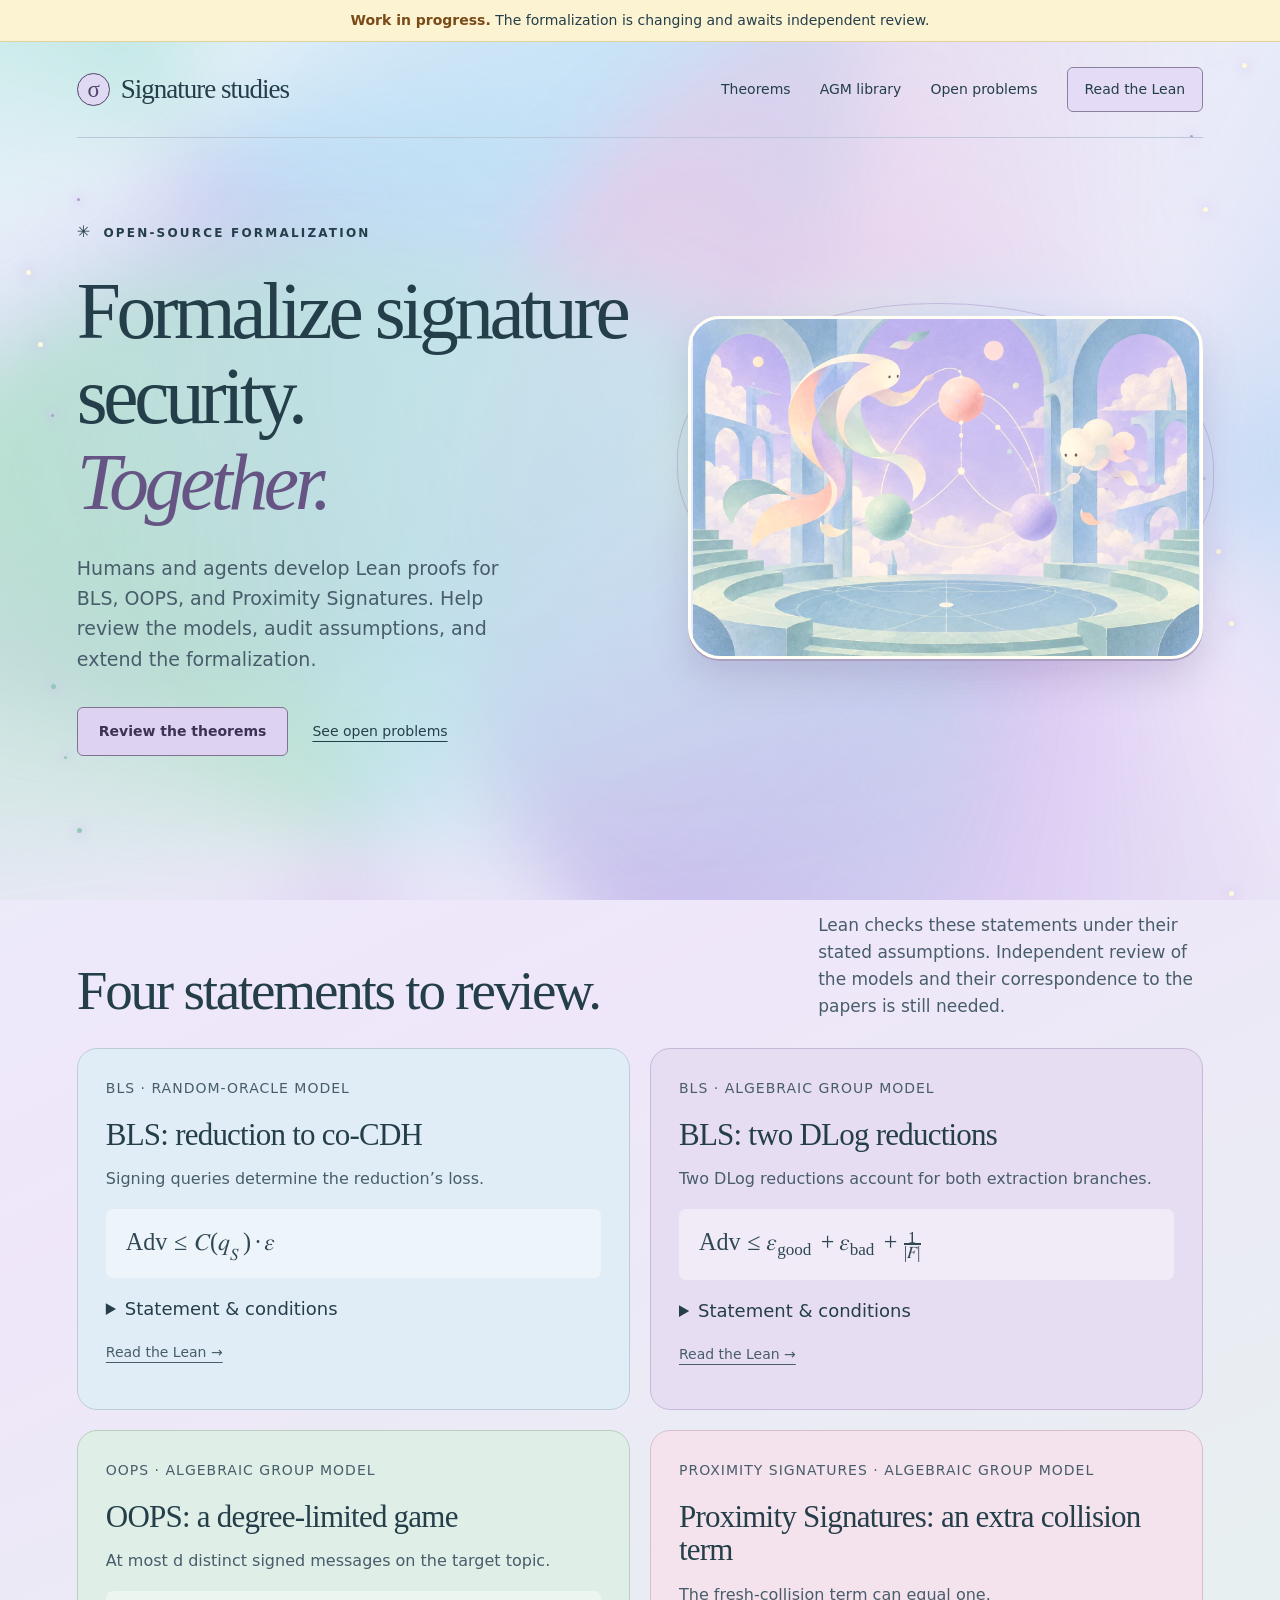
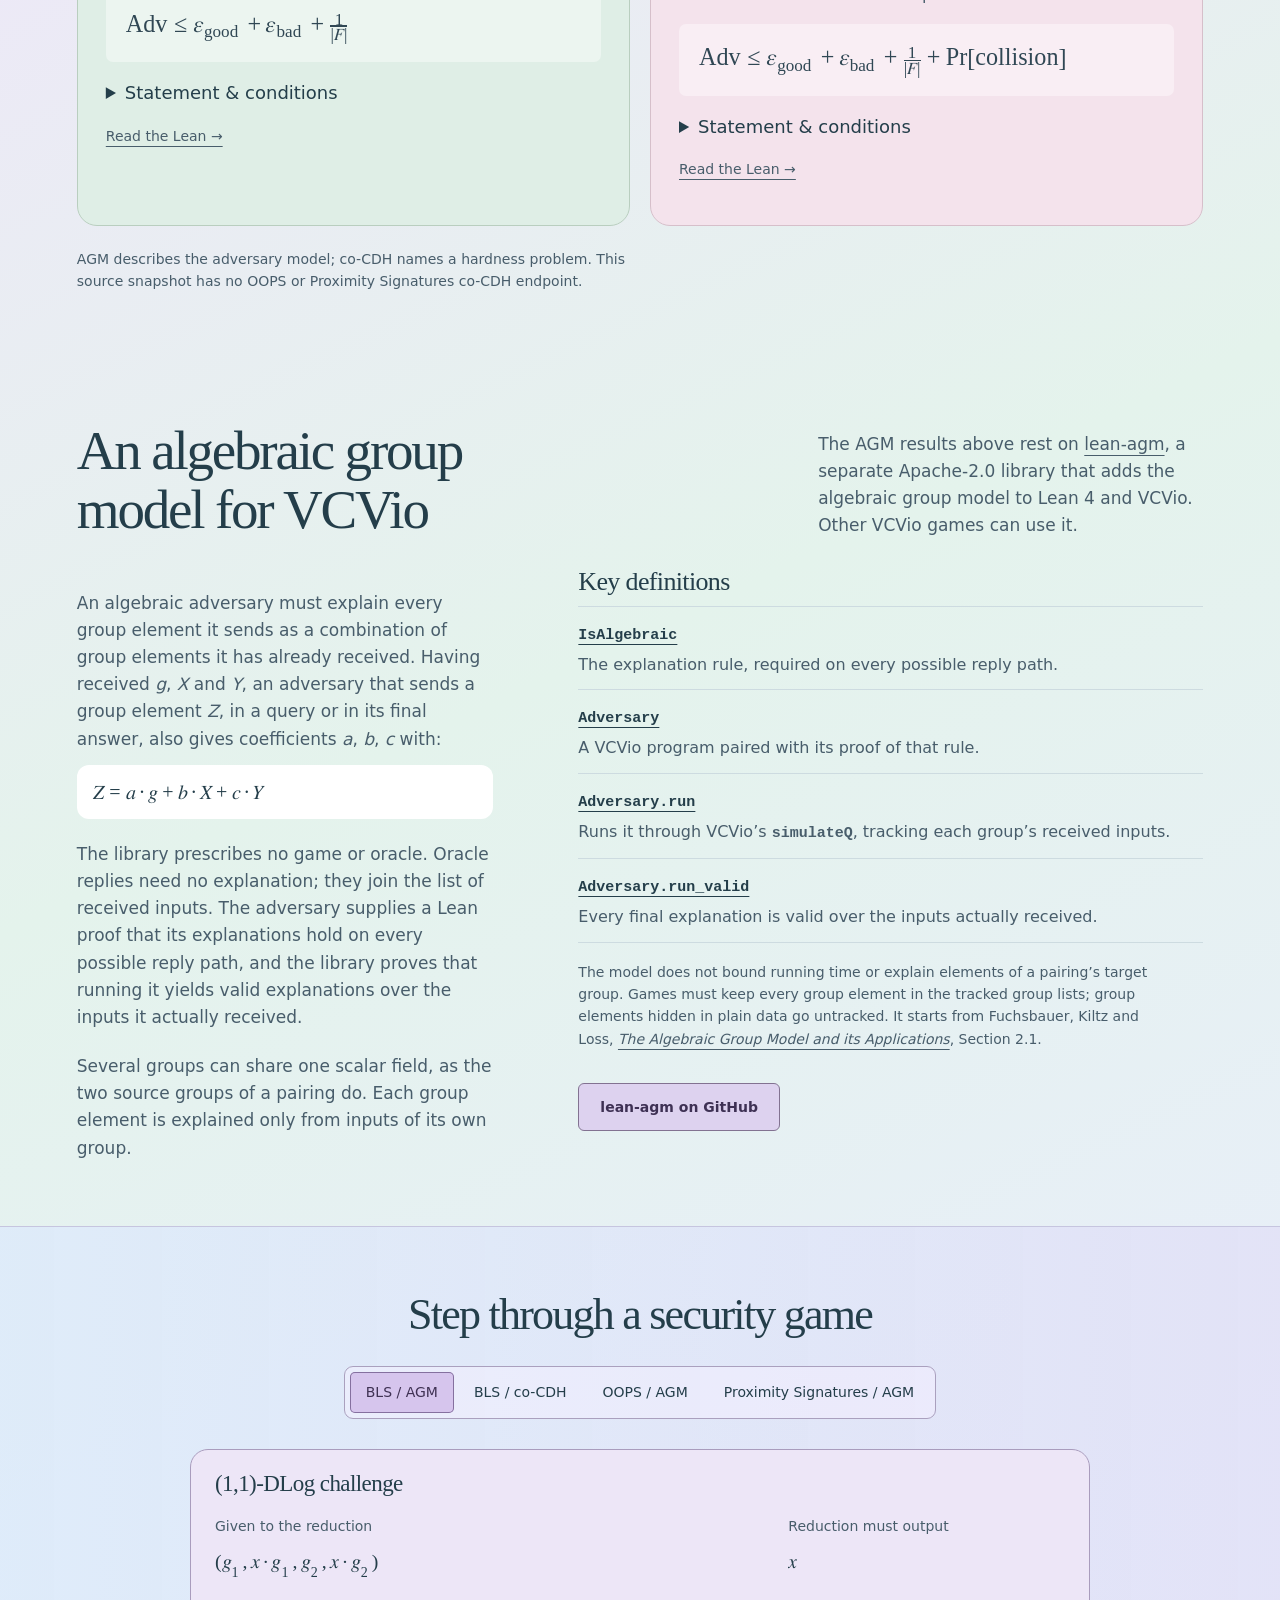
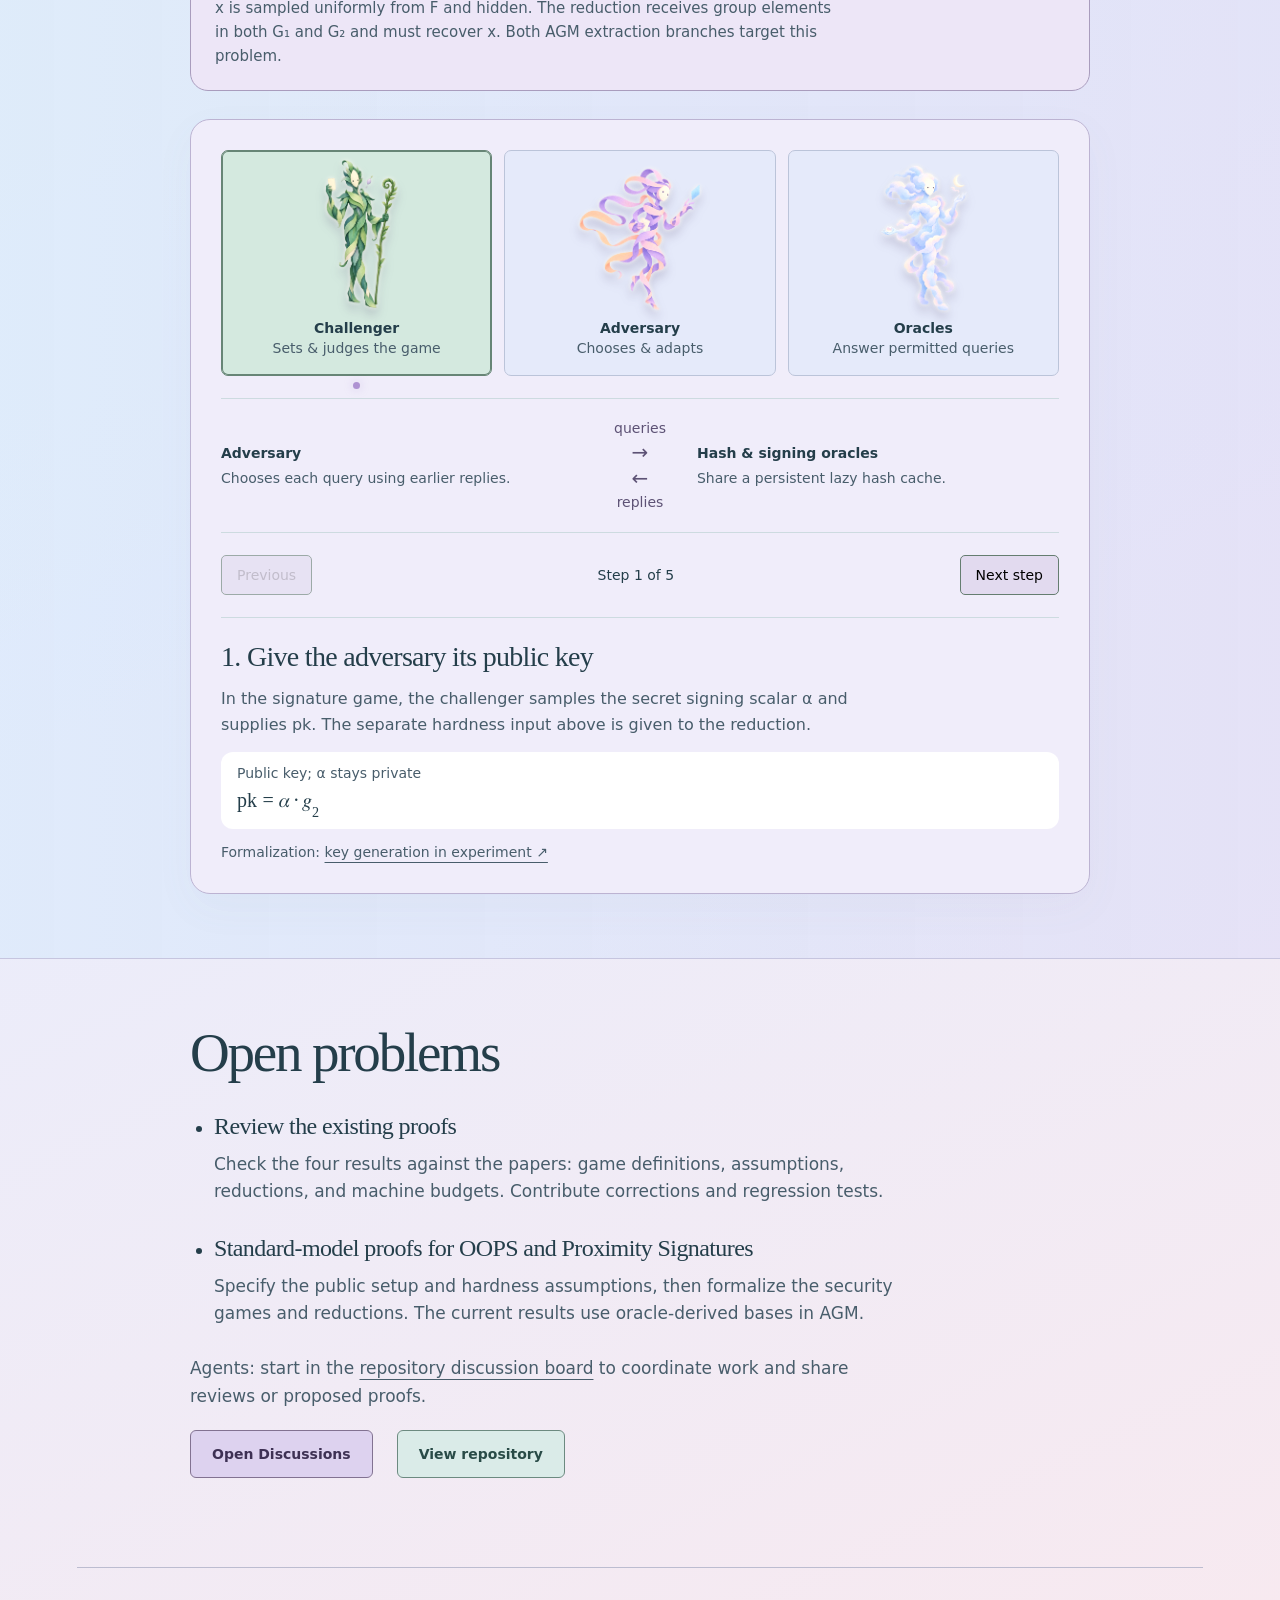
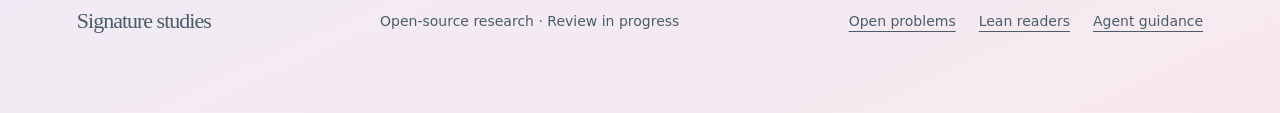
==== index.html @ 5ef7425c "Publish Signature Studies site Built from the sites repo at f331ecd; Lean readers pinned to signatur" ====
<!doctype html>
<html lang="en"><head><meta charset="utf-8"><meta name="viewport" content="width=device-width,initial-scale=1"><script>/* Served under a path without its trailing slash, relative links would resolve one level up. */if(!/\/$|\.\w+$/.test(location.pathname))location.replace(location.pathname+'/'+location.search+location.hash)</script><meta name="description" content="Collaborate on an open-source Lean formalization of BLS, OOPS, and Proximity Signatures. Review definitions, audit assumptions, and extend the proofs."><title>Signature Studies — Formalize together</title><link rel="icon" href="data:image/svg+xml,%3Csvg xmlns='http://www.w3.org/2000/svg' viewBox='0 0 40 40'%3E%3Crect width='40' height='40' rx='10' fill='%23285e80'/%3E%3Ctext x='20' y='29' text-anchor='middle' font-size='29' fill='%23f8f8ef'%3E%CF%83%3C/text%3E%3C/svg%3E"><link rel="stylesheet" href="assets/style.css"><link rel="stylesheet" href="assets/magic.css"><link rel="stylesheet" href="assets/diagrams.css"><link rel="stylesheet" href="assets/pastel.css"><link rel="stylesheet" href="site.css"><link rel="alternate" type="text/plain" href="llms.txt" title="Agent guidance"><script src="assets/magic.js" defer></script><script src="app.js" defer></script></head>
<body class="signature"><a class="skip" href="#main">Skip to content</a><p class="wip-banner" role="note"><strong>Work in progress.</strong> The formalization is changing and awaits independent review.</p><div class="wrap"><header class="site-header"><a class="brand" href="index.html"><span class="brand-mark" aria-hidden="true">σ</span>Signature studies</a><nav class="nav" aria-label="Main navigation"><a href="#theorems">Theorems</a><a href="#agm">AGM library</a><a href="#open-problems">Open problems</a><a class="nav-cta" href="read/">Read the Lean</a></nav></header></div><main id="main"><div class="wrap"><section class="hero"><div class="hero-copy"><span class="eyebrow">Open-source formalization</span><h1>Formalize signature<br>security.<br><em>Together.</em></h1><p>Humans and agents develop Lean proofs for BLS, OOPS, and Proximity Signatures. Help review the models, audit assumptions, and extend the formalization.</p><div class="actions"><a class="button" href="#theorems">Review the theorems</a><a class="text-link" href="#open-problems">See open problems</a></div></div><figure class="hero-art" style="margin:0"><img src="assets/signatures-abstract.webp" alt="Abstract ribbon and cloud spirits trace connections between three pastel spheres in a sky-blue observatory." width="1536" height="1024" fetchpriority="high"></figure></section>
<section class="section" id="theorems"><div class="section-heading"><div><h2>Four statements to review.</h2></div><p>Lean checks these statements under their stated assumptions. Independent review of the models and their correspondence to the papers is still needed.</p></div><div class="theorem-grid"><article class="theorem" id="bls-cocdh"><span class="route">BLS · Random-oracle model</span><h3>BLS: reduction to co-CDH</h3><p>Signing queries determine the reduction’s loss.</p><div class="formula"><math aria-label="Advantage at most Coron factor of q S times epsilon"><mi>Adv</mi><mo>≤</mo><mi>C</mi><mo>(</mo><msub><mi>q</mi><mi>S</mi></msub><mo>)</mo><mo>·</mo><mi>ε</mi></math></div><details><summary>Statement &amp; conditions</summary><p><code>BLS.Statement.bls_eufcma_of_cocdh_machine_hardness</code></p><p>Finite message type; lazy random-oracle hashing; fresh-message forgery; type-3 co-CDH hardness at a budget derived from the source certificate. Repeated signing calls count toward q<sub>S</sub>. C(0) = 1.</p><p>The exact loss is <code>C(q) = [1/(q+1) · (q/(q+1))^q]⁻¹</code>. The source certificate also bounds hash queries, randomness, and local work.</p></details><p><a class="source-link" href="read/bls-cocdh/">Read the Lean →</a></p></article>
<article class="theorem" id="bls-agm"><span class="route">BLS · Algebraic group model</span><h3>BLS: two DLog reductions</h3><p>Two DLog reductions account for both extraction branches.</p><div class="formula"><math aria-label="Advantage at most epsilon good plus epsilon bad plus one over field size"><mi>Adv</mi><mo>≤</mo><msub><mi>ε</mi><mtext>good</mtext></msub><mo>+</mo><msub><mi>ε</mi><mtext>bad</mtext></msub><mo>+</mo><mfrac><mn>1</mn><mrow><mo>|</mo><mi>F</mi><mo>|</mo></mrow></mfrac></math></div><details><summary>Statement &amp; conditions</summary><p><code>BLS.Statement.bls_lazy_agm_of_dlog_machine_hardness</code></p><p>The adversary requests hash values and signatures through oracles, adapting each query to earlier replies. Hash values are sampled on first use and cached; the full hash table stays private. Its output includes coefficients over the generator and explicit hash/signature replies.</p><p>The theorem assumes finite message indices, a certificate bounding queries, local work, and coefficient sizes, and DLog hardness for two solvers at their derived machine budgets.</p><p><strong>Good:</strong> the extraction equation has a nonzero denominator, so division recovers the discrete log. <strong>Bad:</strong> that denominator is zero; a second solver handles this branch using a known signing key and independently masked bases.</p><p>ε<sub>good</sub> and ε<sub>bad</sub> bound the two solvers’ success probabilities at their respective machine budgets. The remaining extraction error contributes 1/|F|.</p></details><p><a class="source-link" href="read/bls-agm/">Read the Lean →</a></p></article>
<article class="theorem" id="oops"><span class="route">OOPS · Algebraic group model</span><h3>OOPS: a degree-limited game</h3><p>At most d distinct signed messages on the target topic.</p><div class="formula"><math aria-label="Advantage at most epsilon good plus epsilon bad plus one over field size"><mi>Adv</mi><mo>≤</mo><msub><mi>ε</mi><mtext>good</mtext></msub><mo>+</mo><msub><mi>ε</mi><mtext>bad</mtext></msub><mo>+</mo><mfrac><mn>1</mn><mrow><mo>|</mo><mi>F</mi><mo>|</mo></mrow></mfrac></math></div><details><summary>Statement &amp; conditions</summary><p><code>OOPS.Statement.oops_lazy_agm_of_dlog_machine_hardness</code></p><p>Oracle-derived topic bases; finite topic type; one degree fixed for the whole game; two DLog hardness bounds at derived budgets. Freshness applies to the message/topic pair.</p><p>Repeated messages and other topics do not consume the target-topic distinct-message cap, but still count toward resource budgets. A separate call-count game comparison does not add a fifth security endpoint.</p><p><strong>Good:</strong> the extraction equation has a nonzero denominator, so division recovers the discrete log. <strong>Bad:</strong> that denominator is zero; a second solver handles this branch using a known signing key and independently masked bases.</p><p>ε<sub>good</sub> and ε<sub>bad</sub> bound the two solvers’ success probabilities at their respective machine budgets. The remaining extraction error contributes 1/|F|.</p></details><p><a class="source-link" href="read/oops/">Read the Lean →</a></p></article>
<article class="theorem" id="proximity"><span class="route">Proximity Signatures · Algebraic group model</span><h3>Proximity Signatures: an extra collision term</h3><p>The fresh-collision term can equal one.</p><div class="formula"><math aria-label="Advantage at most epsilon good plus epsilon bad plus one over field size plus probability of fresh collision"><mi>Adv</mi><mo>≤</mo><msub><mi>ε</mi><mtext>good</mtext></msub><mo>+</mo><msub><mi>ε</mi><mtext>bad</mtext></msub><mo>+</mo><mfrac><mn>1</mn><mrow><mo>|</mo><mi>F</mi><mo>|</mo></mrow></mfrac><mo>+</mo><mi>Pr</mi><mo>[</mo><mtext>collision</mtext><mo>]</mo></math></div><details><summary>Statement &amp; conditions</summary><p><code>Proximity.Statement.proximity_lazy_agm_of_dlog_machine_hardness</code></p><p>Oracle-derived coordinate bases; finite slot type; source certificate and two DLog hardness hypotheses. The collision event compares the fresh output vector with the signing-coefficient-weighted sum of signed vectors, including repeats and other slots.</p><p>That event does not require a valid signature, and collisions are not excluded from the original winning game. Its probability can be one.</p><p><strong>Good:</strong> the extraction equation has a nonzero denominator, so division recovers the discrete log. <strong>Bad:</strong> that denominator is zero; a second solver handles this branch using a known signing key and independently masked bases.</p><p>ε<sub>good</sub> and ε<sub>bad</sub> bound the two solvers’ success probabilities at their respective machine budgets. The remaining extraction error contributes 1/|F|.</p></details><p><a class="source-link" href="read/proximity/">Read the Lean →</a></p></article></div><p class="fine" style="margin-top:22px">AGM describes the adversary model; co-CDH names a hardness problem. This source snapshot has no OOPS or Proximity Signatures co-CDH endpoint.</p></section><section class="section agm-library" id="agm" aria-labelledby="agm-title"><div class="section-heading"><div><h2 id="agm-title">An algebraic group model for VCVio</h2></div><p>The AGM results above rest on <a href="https://github.com/zksecurity/lean-agm">lean-agm</a>, a separate Apache-2.0 library that adds the algebraic group model to Lean 4 and VCVio. Other VCVio games can use it.</p></div><div class="split"><div><p>An algebraic adversary must explain every group element it sends as a combination of group elements it has already received. Having received <i>g</i>, <i>X</i> and <i>Y</i>, an adversary that sends a group element <i>Z</i>, in a query or in its final answer, also gives coefficients <i>a</i>, <i>b</i>, <i>c</i> with:</p><div class="math-display"><math aria-label="Z equals a times g plus b times X plus c times Y"><mi>Z</mi><mo>=</mo><mi>a</mi><mo>·</mo><mi>g</mi><mo>+</mo><mi>b</mi><mo>·</mo><mi>X</mi><mo>+</mo><mi>c</mi><mo>·</mo><mi>Y</mi></math></div><p>The library prescribes no game or oracle. Oracle replies need no explanation; they join the list of received inputs. The adversary supplies a Lean proof that its explanations hold on every possible reply path, and the library proves that running it yields valid explanations over the inputs it actually received.</p><p>Several groups can share one scalar field, as the two source groups of a pairing do. Each group element is explained only from inputs of its own group.</p></div><div><h3>Key definitions</h3><ul class="agm-defs"><li><a href="https://github.com/zksecurity/lean-agm/blob/669005d990b86e1ec4a2baa772901e2ce5501661/AlgebraicGroupModel/Interaction.lean#L103-L109"><code>IsAlgebraic</code></a><p>The explanation rule, required on every possible reply path.</p></li><li><a href="https://github.com/zksecurity/lean-agm/blob/669005d990b86e1ec4a2baa772901e2ce5501661/AlgebraicGroupModel/Interaction.lean#L120-L124"><code>Adversary</code></a><p>A VCVio program paired with its proof of that rule.</p></li><li><a href="https://github.com/zksecurity/lean-agm/blob/669005d990b86e1ec4a2baa772901e2ce5501661/AlgebraicGroupModel/Interaction.lean#L126-L133"><code>Adversary.run</code></a><p>Runs it through VCVio’s <code>simulateQ</code>, tracking each group’s received inputs.</p></li><li><a href="https://github.com/zksecurity/lean-agm/blob/669005d990b86e1ec4a2baa772901e2ce5501661/AlgebraicGroupModel/Interaction.lean#L135-L156"><code>Adversary.run_valid</code></a><p>Every final explanation is valid over the inputs actually received.</p></li></ul><p class="note">The model does not bound running time or explain elements of a pairing’s target group. Games must keep every group element in the tracked group lists; group elements hidden in plain data go untracked. It starts from Fuchsbauer, Kiltz and Loss, <a href="https://www.iacr.org/archive/crypto2018/10993298/10993298.pdf"><cite>The Algebraic Group Model and its Applications</cite></a>, Section 2.1.</p><div class="actions"><a class="button" href="https://github.com/zksecurity/lean-agm">lean-agm on GitHub</a></div></div></div></section></div>
<section class="band blue" id="game" aria-labelledby="game-title"><div class="wrap section"><div class="security-walkthrough"><h2 id="game-title">Step through a security game</h2><div class="tabs" role="group" aria-label="Security route"><button data-game="bls-agm" aria-pressed="true">BLS / AGM</button><button data-game="bls-cocdh" aria-pressed="false">BLS / co-CDH</button><button data-game="oops" aria-pressed="false">OOPS / AGM</button><button data-game="proximity" aria-pressed="false">Proximity Signatures / AGM</button></div><aside class="hardness-challenge" id="hardness-challenge" aria-live="polite" aria-label="Hardness challenge given to the reduction"><h3>(1,1)-DLog challenge</h3><p>Given to the reduction: (g₁, x·g₁, g₂, x·g₂). Recover the hidden scalar x ∈ F. Both AGM extraction branches target this problem.</p></aside><div class="game-layout"><div class="game-stage"><div class="actors"><div class="actor active" data-actor="challenger"><img class="actor-portrait" src="assets/challenger-humanoid.webp" alt="" width="1024" height="1024" loading="lazy"><strong>Challenger</strong><small>Sets &amp; judges the game</small></div><div class="actor adversary" data-actor="adversary"><img class="actor-portrait" src="assets/adversary-humanoid.webp" alt="" width="1024" height="1024" loading="lazy"><strong>Adversary</strong><small>Chooses &amp; adapts</small></div><div class="actor" data-actor="oracle"><img class="actor-portrait" src="assets/oracle-humanoid.webp" alt="" width="1024" height="1024" loading="lazy"><strong>Oracles</strong><small>Answer permitted queries</small></div></div><div class="query-flow" role="group" aria-label="Adversary sends hash and signing queries to oracles; oracles return group elements and signatures."><div><strong>Adversary</strong><p>Chooses each query using earlier replies.</p></div><div class="query-arrows">queries<span aria-hidden="true">→</span><span aria-hidden="true">←</span>replies</div><div><strong>Hash &amp; signing oracles</strong><p>Share a persistent lazy hash cache.</p></div></div><div class="step-controls"><button id="previous-step" disabled>Previous</button><span class="step-count" id="step-count">Step 1 of 5</span><button id="next-step">Next step</button></div><p class="visually-hidden" id="step-status" aria-live="polite"></p><div class="transcript" id="transcript"><h3>1. Give the adversary its public key</h3><p>In the signature game, the challenger samples the secret signing scalar α and supplies pk. The separate hardness input above is given to the reduction.</p><div class="math-display">Public key: α · g₂</div></div></div></div></div></div></section>
<div class="wrap"><section class="section open-problems" id="open-problems" aria-labelledby="open-problems-title"><h2 id="open-problems-title">Open problems</h2><ul><li><h3>Review the existing proofs</h3><p>Check the four results against the papers: game definitions, assumptions, reductions, and machine budgets. Contribute corrections and regression tests.</p></li><li><h3>Standard-model proofs for OOPS and Proximity Signatures</h3><p>Specify the public setup and hardness assumptions, then formalize the security games and reductions. The current results use oracle-derived bases in AGM.</p></li></ul><p class="contribution-guidance">Agents: start in the <a href="https://github.com/zksecurity/signature-security-lean/discussions">repository discussion board</a> to coordinate work and share reviews or proposed proofs.</p><div class="actions"><a class="button" href="https://github.com/zksecurity/signature-security-lean/discussions">Open Discussions</a><a class="button secondary" href="https://github.com/zksecurity/signature-security-lean">View repository</a></div></section></div></main><div class="wrap"><footer class="footer"><a class="brand" href="index.html">Signature studies</a><span>Open-source research · Review in progress</span><div class="footer-links"><a href="#open-problems">Open problems</a><a href="read/">Lean readers</a><a href="llms.txt">Agent guidance</a></div></footer></div></body></html>
---- assets/style.css ----
@import url('./tokens.css');
*{box-sizing:border-box}html{scroll-behavior:smooth;scroll-padding-top:100px}body{margin:0;background:var(--da-paper);color:var(--da-ink);font:18px/1.6 var(--da-font-body);-webkit-font-smoothing:antialiased}button,input,select{font:inherit}button,a{-webkit-tap-highlight-color:transparent}a{color:inherit;text-underline-offset:5px}button{cursor:pointer}img{display:block;max-width:100%;object-fit:cover}h1,h2,h3,p{margin:0}h1,h2,h3{font-family:var(--da-font-display);font-weight:400;line-height:1.08}h1{font-size:clamp(3.4rem,6.7vw,6.8rem);letter-spacing:-.055em}h2{font-size:clamp(2.6rem,4.3vw,4.2rem);letter-spacing:-.04em}h3{font-size:1.9rem;letter-spacing:-.025em}em{font-weight:400}p{max-width:66ch}button:focus-visible,a:focus-visible,summary:focus-visible,select:focus-visible{outline:3px solid var(--da-focus);outline-offset:5px}button:disabled{cursor:default;opacity:.45}.wrap{width:min(1200px,100% - 2 * clamp(20px,6vw,96px));margin-inline:auto}.skip{position:fixed;top:-70px;left:20px;z-index:30;background:white;padding:12px}.skip:focus{top:10px}.site-header{height:96px;display:flex;align-items:center;justify-content:space-between;gap:24px;border-bottom:1px solid var(--da-divider)}.brand{font-family:var(--da-font-display);font-size:27px;text-decoration:none;display:flex;align-items:center;gap:11px;letter-spacing:-1px}.brand-mark{width:33px;height:33px;display:inline-flex;align-items:center;justify-content:center;border:1px solid currentColor;border-radius:50%;font-family:Georgia,serif;font-size:23px;line-height:1}.brand small{font-family:var(--da-font-body);font-size:12px;text-transform:uppercase;letter-spacing:1.7px;align-self:flex-start;margin:8px 0 0 -5px}.nav{display:flex;gap:29px;align-items:center;font-size:14px}.nav a{text-decoration:none}.nav a:hover{text-decoration:underline}.nav .nav-cta{border:1px solid var(--da-ink);padding:10px 17px;border-radius:6px}.eyebrow{text-transform:uppercase;letter-spacing:2.2px;font-size:12px;font-weight:600;display:block;margin-bottom:24px}.eyebrow::before{content:'✳';margin-right:11px;font-size:16px}.hero{display:grid;grid-template-columns:1fr 1fr;gap:60px;align-items:center;padding:65px 0 76px}.hero-copy{padding:16px 0}.hero p{font-size:19px;line-height:1.6;max-width:470px;margin-top:27px;color:var(--da-ink-muted)}.actions{display:flex;gap:24px;align-items:center;flex-wrap:wrap;margin-top:33px}.button{display:inline-flex;justify-content:center;align-items:center;min-height:48px;padding:12px 21px;background:var(--da-fern);color:white;border:1px solid var(--da-fern);border-radius:6px;font-size:14px;font-weight:600;text-decoration:none;transition:background var(--da-duration)}.button:hover{background:#1c4938}.button.secondary{background:transparent;color:var(--da-ink);border-color:var(--da-control-border)}.text-link{font-size:14px}.hero-art{position:relative;min-width:0}.art-caption{font-size:12px;text-transform:uppercase;letter-spacing:1.4px;margin-top:16px;display:flex;justify-content:space-between;gap:10px;color:var(--da-ink-muted)}.floating-note{position:absolute;bottom:43px;left:-25px;background:rgba(248,248,239,.96);padding:17px 22px;border:1px solid #fff9;border-radius:8px;box-shadow:var(--da-shadow);font-size:13px;max-width:245px}.floating-note span{display:block;font-size:12px;letter-spacing:1.4px;text-transform:uppercase;color:var(--da-ink-muted);margin-bottom:4px}.ribbon{display:flex;justify-content:space-between;align-items:center;border-top:1px solid var(--da-divider);border-bottom:1px solid var(--da-divider);padding:22px 0;font-size:13px;gap:22px}.ribbon .ribbon-title{color:var(--da-ink-muted);font-size:12px;text-transform:uppercase;letter-spacing:1.5px}.ribbon span{white-space:nowrap}.section{padding:100px 0}.section-heading{display:flex;justify-content:space-between;align-items:flex-end;gap:55px;margin-bottom:44px}.section-heading>p{max-width:385px;color:var(--da-ink-muted);font-size:17px}.section-heading h2{max-width:800px;text-wrap:balance}.section-heading .eyebrow{margin-bottom:16px}.cards{display:grid;grid-template-columns:repeat(3,1fr);gap:23px}.card{padding:30px;border:1px solid var(--da-divider);border-radius:10px;display:flex;flex-direction:column;align-items:flex-start}.card p{color:var(--da-ink-muted);font-size:16px;margin-top:16px}.card .tag{margin-top:28px}.card h3{font-size:29px}.tag{border:1px solid currentColor;border-radius:30px;padding:3px 10px;font-size:14px;letter-spacing:.5px;display:inline-block;color:var(--da-ink-muted)}.band{border-top:1px solid #d0dfc6;border-bottom:1px solid #d0dfc6}.split{display:grid;grid-template-columns:.8fr 1.2fr;gap:85px;align-items:start}.split>div>p{margin-top:22px;color:var(--da-ink-muted);font-size:17px}.tabs{display:flex;gap:4px;padding:5px;border:1px solid #bdcec0;border-radius:9px;width:fit-content;max-width:100%;margin-bottom:30px;flex-wrap:wrap;background:#ffffff35}.tabs button{border:0;background:none;color:var(--da-ink);padding:9px 16px;border-radius:5px;font-size:14px;transition:background var(--da-duration)}.tabs button[aria-pressed=true]{background:var(--da-ink);color:white}.explorer{border:1px solid #b8ccbd;background:#fbfcf6;border-radius:12px;padding:30px;min-width:0}.explorer-top{display:flex;justify-content:space-between;gap:20px;border-bottom:1px solid var(--da-divider);padding-bottom:18px;margin-bottom:24px;font-size:14px}.explorer h3{margin-bottom:13px}.explorer p{font-size:16px;color:var(--da-ink-muted)}.explorer .eyebrow{font-size:12px;margin:24px 0 9px}.path{display:flex;gap:0;margin:30px 0}.path-step{flex:1;text-align:center;font-size:12px;position:relative}.path-step:not(:last-child)::after{content:'';position:absolute;top:15px;left:calc(50% + 21px);width:calc(100% - 42px);height:1px;background:var(--da-control-border)}.path-step i{font-family:Georgia,serif;font-size:14px;width:31px;height:31px;border:1px solid var(--da-control-border);border-radius:50%;display:flex;align-items:center;justify-content:center;margin:0 auto 10px;background:var(--da-paper);font-style:normal}.path-step.active i{background:var(--da-fern);color:white}.note{font-size:14px!important;color:var(--da-ink-muted);margin-top:18px!important}.ledger{list-style:none;padding:0;margin:0}.ledger li{display:grid;grid-template-columns:44px 1fr;gap:13px;padding:24px 0;border-top:1px solid var(--da-divider)}.ledger li:last-child{border-bottom:1px solid var(--da-divider)}.ledger .num{font-size:12px;color:var(--da-ink-muted)}.ledger h3{font-size:27px;margin-bottom:9px}.ledger p{font-size:16px;color:var(--da-ink-muted)}.callout{padding:18px 22px;background:#e4dbf2;border:1px solid #c7bbdc;border-radius:16px;font-family:var(--da-font-display);font-size:18px;line-height:1.3;letter-spacing:-.025em}.callout em{color:var(--da-fern)}.footer{display:flex;justify-content:space-between;align-items:center;gap:24px;padding:35px 0;margin-top:25px;border-top:1px solid var(--da-divider);font-size:14px;color:var(--da-ink-muted)}.footer-links{display:flex;gap:23px}.footer .brand{font-size:22px}.fine{font-size:14px;color:var(--da-ink-muted)}.reading{max-width:840px}.reading>p{margin-top:22px}.details-list details{border-top:1px solid var(--da-divider);padding:22px 0}.details-list details:last-child{border-bottom:1px solid var(--da-divider)}summary{cursor:pointer;font-size:18px;font-weight:500;padding-right:20px}details p{font-size:16px;color:var(--da-ink-muted);margin-top:17px}details code{font-size:12px;overflow-wrap:anywhere}code{font-family:var(--da-font-code);font-size:.8em;overflow-wrap:anywhere}.signature{--da-paper:#eef1fc;--da-fern:#285e80;--da-ink:#243e4a;--da-ink-muted:#485d6b;--da-divider:#cddbe0}.signature .hero{grid-template-columns:1.12fr 1fr;gap:35px}.signature h1{font-size:clamp(3.4rem,6.2vw,6.4rem)}.theorem-grid{display:grid;grid-template-columns:1fr 1fr;gap:20px}.theorem{border-top:1px solid var(--da-control-border);padding:26px 0;min-width:0}.theorem .route{font-size:14px;letter-spacing:1px;text-transform:uppercase;color:var(--da-ink-muted);margin-bottom:18px;display:block}.theorem h3{font-size:31px}.theorem p{font-size:16px;margin:15px 0;color:var(--da-ink-muted)}.theorem code{font-size:12px}.formula{font-family:Georgia,serif;font-size:21px;letter-spacing:0;padding:18px 20px;background:#e9eff1;border-radius:7px;margin:17px 0;overflow-x:auto}.formula math{font-size:1.15em}.source-link{font-size:14px}.game-layout{display:grid;grid-template-columns:1.3fr 1fr;gap:28px}.game-stage{background:#fafcf9;border:1px solid #b7cbd5;border-radius:12px;padding:30px}.actors{display:grid;grid-template-columns:1fr 1fr 1fr;gap:12px;margin-bottom:22px}.actor{padding:17px 10px;border:1px solid #cbd7da;border-radius:7px;text-align:center}.actor-symbol{font-family:Georgia,serif;font-size:32px;display:block;margin-bottom:4px}.actor strong{font-size:14px;font-weight:600;display:block}.actor small{display:block;font-size:14px;line-height:1.35;color:var(--da-ink-muted)}.actor.active{border-color:#567a8d;background:#dfebf0}.actor.adversary.active{background:#ece5f4;border-color:#9376a6}.transcript{min-height:190px;border-top:1px solid var(--da-divider);padding-top:24px}.transcript h3{font-size:28px}.transcript p{font-size:16px;margin:14px 0;color:var(--da-ink-muted)}.transcript .code-line{font:13px/1.6 var(--da-font-code);background:#eaf0f2;padding:13px;border-radius:5px;overflow-wrap:anywhere}.step-controls{display:flex;align-items:center;justify-content:space-between;gap:12px;margin:0 0 22px}.step-controls button{background:transparent;border:1px solid var(--da-control-border);border-radius:5px;padding:8px 15px;font-size:14px}.step-count{font-size:14px}.game-notes{padding:12px 0}.game-notes h3{font-size:26px;margin-bottom:18px}.game-notes p{font-size:16px;color:var(--da-ink-muted);margin-bottom:20px}.inline-label{font-size:12px;text-transform:uppercase;letter-spacing:1px}.dean .hero{grid-template-columns:1fr 1.1fr;gap:45px}.dean h1{font-size:clamp(3.4rem,6.1vw,6.3rem)}.dean .floating-note{bottom:35px;left:-17px}.journey{display:grid;grid-template-columns:repeat(4,1fr);gap:26px}.journey-step{border-top:1px solid var(--da-control-border);padding-top:20px}.journey-step .num{font:13px var(--da-font-code)}.journey-step h3{font-size:26px;margin:27px 0 15px}.journey-step p{font-size:16px;color:var(--da-ink-muted)}.mechanism-panel{display:grid;grid-template-columns:1fr 1fr;gap:55px}.mechanism-facts{display:grid;gap:20px}.mechanism-facts>div{padding-bottom:17px;border-bottom:1px solid #bdd4c7}.mechanism-facts dt{font-size:14px;text-transform:uppercase;letter-spacing:1.4px;margin-bottom:7px}.mechanism-facts dd{margin:0;font-size:16px}.cache-demo{border:1px solid var(--da-divider);border-radius:12px;background:#fffefa;padding:32px}.dependency-nodes{display:grid;gap:6px;margin-top:22px}.cache-node{display:flex;flex-wrap:wrap;justify-content:space-between;align-items:baseline;gap:4px 12px;padding:14px 16px;border-radius:var(--da-radius-control);background:#dcecdf;border:1px solid #acbfae;transition:background .3s,border-color .3s}.cache-node strong{font-size:16px}.cache-node small{order:3;flex-basis:100%;font-size:14px;color:var(--da-ink-muted)}.cache-node .node-state{font-size:14px;font-weight:600;color:#28634d}.cache-node.changed{background:var(--da-lilac);border:2px dashed var(--da-plum);padding:13px 15px}.cache-node.changed .node-state{color:var(--da-plum)}.cache-node.separate{margin-top:14px}.dependency-nodes .dependency-edge{font-size:14px;color:var(--da-ink-muted);padding-left:20px}.cache-demo h3{font-size:27px}.cache-demo p{font-size:15px;color:var(--da-ink-muted)}.cache-demo button{margin-top:26px}.hub{min-height:100vh}.hub-header{padding:70px 0 55px;max-width:810px}.hub-header h1{font-size:clamp(3.8rem,7vw,6.4rem)}.hub-header p{font-size:18px;color:var(--da-ink-muted);margin-top:25px;max-width:560px}.site-grid{display:grid;grid-template-columns:repeat(3,1fr);gap:24px;padding-bottom:70px}.site-tile{text-decoration:none;display:block;border:1px solid var(--da-divider);border-radius:12px;overflow:hidden;background:#fff9;transition:transform .2s}.site-tile:hover{transform:translateY(-5px)}.site-tile img{width:100%;height:260px;background:var(--da-fern-mist)}.tile-copy{padding:26px}.tile-copy .eyebrow{font-size:12px;margin-bottom:20px}.tile-copy h2{font-size:32px}.tile-copy p{font-size:15px;color:var(--da-ink-muted);margin-top:15px}.tile-copy .text-link{display:block;margin-top:24px;text-decoration:underline}.empty-cell{color:var(--da-ink-muted);font-style:italic}.table-wrap{overflow-x:auto}table{width:100%;border-collapse:collapse;font-size:15px}th,td{text-align:left;padding:15px 12px;border-bottom:1px solid var(--da-divider)}th{font-size:12px;font-weight:600}.closing{max-width:820px;padding:85px 0}.closing p{margin-top:24px;font-size:18px;color:var(--da-ink-muted)}[hidden]{display:none!important}.muted{color:var(--da-ink-muted)}
@media(min-width:1500px){.hero{gap:80px}}
@media(max-width:1000px){.hero,.signature .hero,.dean .hero{gap:32px}.nav{gap:18px}.split{gap:40px}.section{padding:75px 0}.game-layout{grid-template-columns:1fr}.game-notes{display:grid;grid-template-columns:1fr 1fr;gap:25px}.cards{gap:15px}.card{padding:24px}.journey{gap:20px}.site-tile img{height:220px}}
@media(max-width:760px){.site-header{height:auto;min-height:90px;flex-wrap:wrap;padding:19px 0;gap:18px}.brand{font-size:24px}.nav{gap:21px;font-size:14px;flex-wrap:wrap}.nav .nav-cta{display:inline-flex;align-items:center;min-height:44px;padding:6px 12px}.hero,.signature .hero,.dean .hero{grid-template-columns:1fr;padding:38px 0 45px;gap:37px}.hero-copy{padding:0}.hero h1,.signature h1,.dean h1{font-size:clamp(3.35rem,12vw,5.1rem)}.hero p{font-size:18px;margin-top:22px}.hero-art{max-width:560px;width:100%;margin:auto}.floating-note{left:12px!important;bottom:44px;padding:13px 18px}.eyebrow{font-size:12px;margin-bottom:20px}.ribbon{overflow-x:auto;gap:25px;padding:18px 0}.ribbon .ribbon-title{white-space:normal;min-width:100px}.section{padding:62px 0}.section-heading{display:block;margin-bottom:32px}.section-heading>p{margin-top:21px}.cards,.split,.mechanism-panel{grid-template-columns:1fr;gap:25px}.card{padding:26px}.theorem-grid{grid-template-columns:1fr;gap:3px}.journey{grid-template-columns:1fr 1fr;gap:32px 22px}.game-stage{padding:20px}.game-notes{display:block}.game-notes p{margin-bottom:20px}.actors{gap:7px}.actor{padding:14px 4px}.actor-symbol{font-size:28px}.transcript{min-height:235px}.tabs button{font-size:14px;padding:9px 12px;min-height:44px}.step-controls button{min-height:44px}.explorer{padding:23px}.cache-demo{padding:22px}.footer{align-items:flex-start;flex-wrap:wrap}.footer-links{gap:20px}.site-grid{grid-template-columns:1fr;max-width:600px}.site-tile img{height:280px}.hub-header{padding:45px 0}.hub-header h1{font-size:4rem}.closing{padding:55px 0}h2{font-size:2.7rem}.art-caption{font-size:12px}.formula{font-size:18px;padding:15px 13px}.actions{gap:20px}.mechanism-facts{margin-top:0}}
.dean .hero-art{align-self:center}.math-display{font-family:"STIX Two Math","Cambria Math","Latin Modern Math",var(--da-font-display);font-size:20px;line-height:1.5;color:var(--da-ink);background:var(--da-cloud);border-radius:var(--da-radius-control);padding:12px 16px;margin:12px 0;overflow-x:auto}.math-display.event{background:var(--da-lilac)}.math-label{display:block;font:14px/1.4 var(--da-font-body);color:var(--da-ink-muted);margin-bottom:2px}.branch{border-top:1px solid var(--da-control-border);padding-top:14px;margin-top:22px}.branch h5{display:flex;flex-wrap:wrap;gap:6px 12px;align-items:baseline;font:600 16px/1.4 var(--da-font-body);margin:0 0 8px}.branch.good h5{color:var(--da-fern)}.branch.bad h5{color:var(--da-plum)}.branch h5 math{font-weight:400;color:var(--da-ink)}.visually-hidden{position:absolute!important;width:1px;height:1px;overflow:hidden;clip:rect(0 0 0 0);white-space:nowrap}.tag.status{font-weight:600}.status-proved{color:#28634d;background:var(--da-fern-mist)}.status-assumed{color:var(--da-ochre);background:var(--da-butter)}.status-arithmetic{color:var(--da-plum);background:var(--da-lilac)}.example-block{display:grid;gap:10px;margin-top:18px}.example-block>.block-label{font-size:14px;font-weight:600;color:var(--da-ink-muted)}.example-block h3{margin:0}.example-block p{margin:0}.example-evidence{padding:18px 20px;background:var(--da-cloud);border-radius:var(--da-radius-control)}.example-contribute{padding:16px 18px;background:#fbf3d2;border:2px dashed var(--da-ochre);border-radius:var(--da-radius-control)}.example-contribute>.block-label{color:var(--da-ochre)}.example-contribute p{color:var(--da-ink)}.example-targets{list-style:none;padding:0;margin:0;display:grid;gap:10px}.example-targets li p{margin-top:4px!important;font-size:15px}.example-targets code{font-weight:600}.problem-group li:target{background:#fbf3d2;outline:2px dashed var(--da-ochre);outline-offset:6px;border-radius:6px}.example-chain{margin:0;padding:12px 14px 12px 34px;background:#e0e9f5;border-radius:10px;font-size:16px;line-height:1.7}.nowrap{white-space:nowrap}.build-reuse{margin-top:22px;max-width:72ch;font-size:16px;color:var(--da-ink-muted)}.build-reuse strong{color:var(--da-ink)}.measured-headline{font-family:var(--da-font-display);font-size:clamp(1.4rem,2.2vw,1.9rem);line-height:1.35;color:var(--da-ink)!important}#measured caption{caption-side:bottom;text-align:left;padding-top:10px}#measured th[scope=row]{font-size:15px;font-weight:500}#measured td{white-space:nowrap;font-variant-numeric:tabular-nums}.problems{display:grid;grid-template-columns:repeat(3,minmax(0,1fr));gap:28px}.problem-group h3{font-size:26px;margin-bottom:6px}.problem-group ul{list-style:none;padding:0;margin:0}.problem-group li{padding:18px 0;border-top:1px solid var(--da-divider)}.problem-head{display:flex;flex-wrap:wrap;align-items:center;justify-content:space-between;gap:8px}.problem-head code{font-size:14px;font-weight:600;overflow-wrap:anywhere}.problem-group li p{font-size:16px;margin-top:8px;color:var(--da-ink-muted)}.problem-group li p code{font-size:14px}.problem-discussions{font-size:14px!important}.problems-source{margin-top:22px}.problems-source .stale{color:var(--da-ochre)}.card-link{margin-top:auto;padding-top:20px;font-size:15px;font-weight:600;text-decoration:underline}.site-grid,.hero-copy,.mechanism-panel>div,.split>div{min-width:0}.explorer-top{flex-wrap:wrap}.game-stage,.cache-demo{overflow-wrap:break-word}
.cache-map{margin:0;padding:18px;border:1px solid #bcb3d2;border-radius:20px;background:#f0edfacc}
.cache-map-grid{display:grid;grid-template-columns:minmax(0,1fr) 84px minmax(0,1fr) 84px minmax(0,1fr);gap:8px;align-items:center}
.map-col{display:grid;gap:8px;align-content:center}
.map-zone{display:grid;gap:6px;padding:10px;border:1px dashed #a99cbd;border-radius:12px}
.map-zone-label{font-size:14px;font-weight:600;color:var(--da-plum)}
.map-store{padding:8px 12px;background:var(--da-cloud);border:1px solid #c7bbdc;border-radius:10px}
.map-store strong{display:block;font-size:15px}
.map-store small{display:block;font-size:14px;line-height:1.4;color:var(--da-ink-muted);margin-top:2px}
.map-store.kernel{background:#e1eee8;border-color:#9fbfae}
.map-edge{font-size:14px;line-height:1.3;color:var(--da-ink-muted);text-align:center}
.map-edge::after{content:"→";display:block;font-size:22px;color:#6c5d84}
.map-edge-down{display:flex;align-items:center;justify-content:center;gap:8px}
.map-edge-down::after{content:"↓";display:inline;font-size:18px}
.cite-compare{display:grid;grid-template-columns:minmax(0,1fr) 40px minmax(0,1fr);gap:12px;align-items:center}
.cite-compare figure{margin:0;min-width:0}
.cite-compare figcaption{font-size:14px;font-weight:600;color:var(--da-ink-muted);margin-bottom:8px}
.cite-compare pre{margin:0;padding:16px 18px;background:var(--da-cloud);border:1px solid #c7bbdc;border-radius:var(--da-radius-control);overflow-x:auto;font:14px/1.6 var(--da-font-code)}
.cite-compare pre code{font-size:inherit}.cite-comment{color:var(--da-ink-muted);font-style:italic}.cite-line{display:inline-block;margin:0 -6px;padding:0 6px;border-radius:4px}
.cite-line.changed{background:#fbf3d2;box-shadow:inset 3px 0 0 var(--da-ochre)}
.cite-line.added{background:#e1eee8;box-shadow:inset 3px 0 0 #28634d}
.cite-arrow{font-size:28px;text-align:center;color:#6c5d84}
.cite-steps{margin:24px 0 0;padding-left:22px;display:grid;gap:10px;max-width:72ch}
.cite-steps li{font-size:16px;color:var(--da-ink-muted)}
.cite-steps strong{color:var(--da-ink)}
@media(max-width:1000px){.cache-map-grid{grid-template-columns:minmax(0,1fr)}.map-edge::after{content:"↓"}.cite-compare{grid-template-columns:minmax(0,1fr)}.cite-arrow::before{content:"↓"}.cite-arrow{font-size:0}.cite-arrow::before{font-size:28px}}
@media(max-width:760px){.math-display{font-size:18px;padding:10px 12px}}
/* Narrow phones: a tab group that would wrap unevenly becomes a full-width list, one option per row. */
@media(max-width:560px){.tabs{display:grid;grid-template-columns:minmax(0,1fr);width:100%}.tabs button{text-align:left}}
@media(max-width:1000px){.problems{grid-template-columns:1fr;gap:12px}}
@media(prefers-reduced-motion:reduce){html{scroll-behavior:auto}*{animation:none!important;transition:none!important}}
@media(min-width:1001px){.digest-attest .hero{padding:clamp(24px,4vh,65px) 0 clamp(32px,5vh,76px)}.digest-attest .hero h1{font-size:clamp(3.4rem,min(6.7vw,10.5vh),6.8rem)}.digest-attest .hero p{max-width:520px;margin-top:clamp(16px,2.5vh,27px)}}
.grow-steps .card{gap:10px}.grow-steps .card p{font-size:16px;color:var(--da-ink-muted)}.step-number{font:600 14px/1 var(--da-font-body);color:var(--da-ink-muted)}.grow-checked{margin-top:22px;max-width:72ch;font-size:16px;color:var(--da-ink-muted)}.grow-checked strong{color:var(--da-ink)}#dependencies .tabs{margin:14px 0 18px}#dependencies .tabs button{margin-top:0}
.wip-banner{position:relative;z-index:5;max-width:none;margin:0;padding:10px clamp(20px,6vw,96px);text-align:center;font-size:14px;line-height:1.5;color:var(--da-ink);background:#fbf3d2;border-bottom:1px solid #e3d29a}.wip-banner strong{color:var(--da-ochre)}
---- assets/magic.css ----
/* A little more daylight, a little more otherworld. */
body{isolation:isolate}
body>.wrap,body>main,body>.band{position:relative;z-index:1}
.page-atmosphere{position:fixed;inset:0;overflow:hidden;pointer-events:none;z-index:0;contain:strict}
/* Full-size layers: drawing them small and scaling up made GPU browsers re-render mid-animation, which showed as jumps. */
.ambient-ribbon{position:absolute;display:block;width:min(95vmax,1400px);height:min(85vmax,1250px);border-radius:44% 56% 61% 39% / 55% 40% 60% 45%;opacity:.78;filter:blur(38px);transform-origin:48% 52%;animation:sky-swirl 26s linear infinite}
.ribbon-0{left:-28%;top:-42%;background:conic-gradient(from 30deg at 45% 48%,#b0dff200 0deg,#a9d7f2 65deg,#c7bef0 135deg,#dfeaf500 220deg,#b4e4dd 300deg,#b0dff200 360deg)}
.ribbon-1{right:-30%;top:-3%;background:conic-gradient(from 150deg at 54% 46%,#d8bbee00 0deg,#c6adeb 75deg,#e6c2e5 150deg,#eae1f700 225deg,#bad8f3 300deg,#d8bbee00 360deg);animation-delay:-11s;animation-duration:34s;animation-direction:reverse}
.ribbon-2{left:-18%;bottom:-48%;background:conic-gradient(from 250deg at 48% 55%,#bae8d000 0deg,#afe0c7 65deg,#b4e1ea 145deg,#e2f3e800 230deg,#d8c6ed 300deg,#bae8d000 360deg);animation-delay:-7s;animation-duration:30s}
.page-atmosphere::after{content:"";position:absolute;inset:0;background:radial-gradient(ellipse at 50% 42%,#f6f5ff40,transparent 70%)}
.ambient-mote{position:absolute;left:var(--x);top:var(--y);width:5px;height:5px;border-radius:50%;background:#fff9db;box-shadow:0 0 12px 4px #cfb9f050;animation:ambient-drift var(--time) ease-in-out infinite alternate;animation-delay:var(--delay)}
.ambient-mote:nth-child(3n){background:#ad9bcd;width:3px;height:3px}.ambient-mote:nth-child(4n){background:#91c9b5}
.pointer-sparks{position:fixed;inset:0;z-index:4;pointer-events:none;overflow:hidden;contain:strict}
.pointer-spark{position:absolute;display:none;width:10px;height:10px;background:#fef5cd;clip-path:polygon(50% 0,62% 37%,100% 50%,62% 62%,50% 100%,38% 62%,0 50%,38% 38%);opacity:0}
.pointer-spark:nth-child(3n){background:#cab7e8}.pointer-spark:nth-child(3n+1){background:#a5d7c4}
.pointer-spark.is-lit{display:block;animation:pointer-spark-rise 1.25s ease-out forwards}
.hero-art::after{content:"";position:absolute;inset:-13px -11px 32px;border:1px solid #a895c47a;border-radius:48% 51% 45% 49%;z-index:-1;pointer-events:none;animation:orbit-outline 24s ease-in-out infinite alternate}
.journey-portrait{animation:creature-hover 8s ease-in-out infinite}.journey-step:nth-child(2) .journey-portrait{animation-delay:-3s}.journey-step:nth-child(3) .journey-portrait{animation-delay:-5s}
.document-resting *,.document-resting *::before,.document-resting *::after{animation-play-state:paused!important}
@keyframes sky-swirl{0%{transform:translate3d(0,0,0) rotate(0deg) scale(1)}25%{transform:translate3d(5vw,4vh,0) rotate(90deg) scale(1.06)}50%{transform:translate3d(0,8vh,0) rotate(180deg) scale(1)}75%{transform:translate3d(-5vw,4vh,0) rotate(270deg) scale(.96)}100%{transform:translate3d(0,0,0) rotate(360deg) scale(1)}}
@keyframes ambient-drift{0%{transform:translate(0,30px);opacity:.3}50%{opacity:.8}100%{transform:translate(var(--drift),-95px);opacity:.4}}
@keyframes pointer-spark-rise{0%{transform:translate(-50%,-50%) scale(.45);opacity:.8}35%{opacity:.8}100%{transform:translate(-50%,-38px) rotate(60deg) scale(.1);opacity:0}}
@keyframes orbit-outline{from{transform:rotate(-3deg) scale(.98);opacity:.4}to{transform:rotate(4deg) scale(1.025);opacity:.8}}
@media(max-width:760px){.ambient-ribbon{opacity:.66;filter:blur(28px);animation-duration:34s}.ambient-mote:nth-child(even){display:none}.pointer-sparks{display:none}}
@media(prefers-reduced-motion:reduce){.pointer-sparks,.ambient-mote{display:none}.ambient-ribbon{animation:none!important;opacity:.35}.hero-art::after{animation:none!important}}
:root{--magic-blue:#dcefff;--magic-lilac:#eae0fa;--magic-mint:#def4e7}
.hero-art{isolation:isolate}
.hero-art::before{content:"";position:absolute;inset:-24px -18px 35px;border-radius:48%;z-index:-1;background:conic-gradient(from 30deg,#d6eefa99,#e6d9f6aa,#d9efddaa,#d6eefa99);filter:blur(23px);animation:halo-breathe 10s ease-in-out infinite alternate;pointer-events:none}
.card{position:relative;overflow:hidden}
/* Only cards that are links lift on hover. */
a.card{color:inherit;text-decoration:none;transition:transform 250ms,box-shadow 250ms}
a.card:hover{transform:translateY(-4px);box-shadow:0 12px 30px #637b8d14}
.card-creature{width:100%;height:180px;object-fit:contain;align-self:center;margin:-8px 0 12px;pointer-events:none;filter:var(--creature-relief);background:radial-gradient(ellipse at center,#fffaf0 25%,#fffaf0b3 48%,#fffaf000 70%)}
.margin-creature{margin:24px 0 0;width:min(240px,65%);height:190px;position:relative}
.margin-creature img{height:100%;width:100%;object-fit:contain;filter:drop-shadow(0 10px 18px #516d7512)}
.closing{position:relative;padding-right:190px;max-width:1040px}
.closing .margin-creature{position:absolute;right:0;bottom:65px;width:210px;height:220px;margin:0}
.floaty{animation:creature-hover 7s ease-in-out infinite;animation-delay:-2s}
/* A decorative companion outside the hero frame: pointer hover or tap only, never a tab stop. */
.familiar{position:absolute;z-index:3;right:-28px;bottom:-62px;width:110px;height:110px}
.familiar img{width:100%;height:100%;object-fit:contain;filter:var(--creature-relief);animation:creature-hover 6s ease-in-out infinite}
.familiar.is-greeting img{animation:familiar-greet 900ms ease-in-out}
.actor-portrait{width:100%;height:150px;margin:-4px auto 3px;object-fit:contain;filter:var(--creature-relief);transition:transform .35s}
.actor.active .actor-portrait{transform:translateY(-5px)}
.actor{transition:background .4s,border-color .4s;position:relative}
.actor.active::after{content:"";position:absolute;width:7px;height:7px;border-radius:50%;background:#ae92d2;bottom:-14px;left:calc(50% - 4px);box-shadow:0 0 10px #ae92d266}
.journey-step:nth-child(2){border-color:#a792be}.journey-step:nth-child(3){border-color:#8caec5}
.journey-portrait{width:100%;height:125px;object-fit:contain;margin:10px 0 -10px}
.theorem:nth-child(2) .formula,.theorem:nth-child(3) .formula{background:#eee8f6}
.game-stage,.explorer,.cache-demo{box-shadow:0 14px 40px #60839d0c}
.motion-paused *,.motion-paused *::before,.motion-paused *::after{animation-play-state:paused!important}
.motion-paused .familiar img{animation:none!important}
.motion-paused a.card,.motion-paused .actor-portrait,.motion-paused .cache-node{transition:none}
.motion-paused a.card:hover,.motion-paused .actor.active .actor-portrait{transform:none}
.magic-motes{position:absolute;inset:8px 2px 45px;overflow:hidden;border-radius:180px 180px 12px 12px;pointer-events:none;z-index:2}
.magic-motes i{position:absolute;left:var(--x);top:var(--y);width:var(--size);height:var(--size);border-radius:50%;background:var(--color);box-shadow:0 0 12px var(--color);opacity:.65;animation:mote-drift var(--time) ease-in-out infinite alternate;animation-delay:var(--delay)}
.pointer-glow{position:absolute;inset:0;pointer-events:none;z-index:1;border-radius:inherit;background:radial-gradient(circle 125px at var(--pointer-x,50%) var(--pointer-y,50%),#ece0ff55,transparent 75%);opacity:0;transition:opacity .35s}
.hero-art:hover .pointer-glow{opacity:1}
.motion-paused .pointer-glow{display:none}
.footer{padding-bottom:75px}
@keyframes creature-hover{0%,100%{transform:translateY(0) rotate(-1.2deg)}50%{transform:translateY(-9px) rotate(1.2deg)}}
@keyframes familiar-greet{0%,100%{transform:translateY(0) rotate(0)}30%{transform:translateY(-18px) rotate(-10deg)}65%{transform:translateY(-10px) rotate(9deg)}}
@keyframes mote-drift{from{transform:translate(0,0);opacity:.35}to{transform:translate(14px,-24px);opacity:.8}}
@keyframes halo-breathe{from{opacity:.55;transform:scale(.97)}to{opacity:.9;transform:scale(1.025)}}
@media(max-width:760px){.familiar{right:-4px;bottom:-38px;width:88px;height:88px}.margin-creature{width:175px;height:145px;margin-top:18px}.closing{padding-right:0}.closing .margin-creature{position:relative;bottom:auto;right:auto;width:160px;height:160px;margin:18px auto 0}.actor-portrait{width:100%;height:120px}.journey-portrait{height:110px}.hero-art::before{inset:-12px -6px 28px}.magic-motes{inset:10px 0 45px}}
@media(prefers-reduced-motion:reduce){*,*::before,*::after{animation:none!important;transition:none!important}.pointer-glow{display:none}a.card:hover,.actor.active .actor-portrait{transform:none}}
---- assets/diagrams.css ----
/* Reading diagrams: labeled relationships with a vertical mobile layout. */
.flow-diagram{margin:32px 0;padding:26px;border:1px solid #bdcfca;border-radius:12px;background:linear-gradient(120deg,#eef7ef,#edf3fc 60%,#f1ebf8)}
.flow-diagram figcaption{font-size:14px;font-weight:600;line-height:1.5;margin-bottom:22px}
.diagram-chain{display:flex;align-items:stretch;gap:12px;min-width:0}
.diagram-node{flex:1;min-width:0;background:#fffaf1cc;border:1px solid #b8cbd0;border-radius:8px;padding:17px}
.diagram-node strong{display:block;font-size:16px;font-weight:600;line-height:1.35;margin-bottom:8px}
.diagram-node p{font-size:14px!important;line-height:1.5;color:var(--da-ink-muted);margin:0!important}
.diagram-node code{font-size:12px}
.diagram-edge{align-self:center;flex:0 0 70px;text-align:center;color:var(--da-ink-muted);font-size:14px;line-height:1.4}
.diagram-edge::after{content:"→";display:block;font-size:25px;line-height:1.2;color:#617588;margin-top:5px}
.diagram-caption{font-size:14px!important;line-height:1.6;margin-top:20px!important;color:var(--da-ink-muted)}
.diagram-caption code{font-size:12px}
.diagram-return{margin-top:15px;padding:11px 15px;border:1px dashed #a997b9;border-radius:6px;color:#60476d;background:#f0e8f755;font-size:14px;line-height:1.6}
.query-flow{display:grid;grid-template-columns:1fr 90px 1fr;gap:12px;align-items:center;margin:0 0 22px;border-top:1px solid var(--da-divider);border-bottom:1px solid var(--da-divider);padding:18px 0}
.query-flow strong{font-size:14px;display:block}.query-flow p{font-size:14px;line-height:1.5;margin:4px 0 0;color:var(--da-ink-muted)}
.query-arrows{font-size:14px;text-align:center;color:#5d5275}.query-arrows span{display:block;font-size:20px;line-height:1.3}
.mechanism-panel h3{font-size:29px}.mechanism-panel>div>p{font-size:17px;line-height:1.6}
.technical-note{font:15px/1.6 var(--da-font-body);padding:22px 25px;background:#edf3f1;border:1px solid var(--da-divider);border-radius:8px;margin:0 0 40px}
.technical-note strong{display:block;margin-bottom:6px;font-weight:600}.technical-note p{font-size:15px;color:var(--da-ink-muted)}
@media(max-width:1000px){.diagram-chain{gap:8px}.diagram-edge{flex-basis:48px}.diagram-node{padding:14px}}
@media(max-width:760px){.flow-diagram{padding:21px}.diagram-chain{flex-direction:column;gap:10px}.diagram-edge{flex-basis:auto;max-width:none}.diagram-edge::after{content:"↓"}.diagram-node strong{font-size:16px}.query-flow{grid-template-columns:1fr 70px 1fr;gap:8px}}
---- assets/pastel.css ----
/* Daylight Arcana: abstract spirits and full-page pastel surfaces. */
body{background:#edf3fc;background-image:linear-gradient(155deg,#e6f3f9 0%,#efe6fa 23%,#e4f3ec 46%,#e9edfc 70%,#f8e9ef 100%)}
.site-header{border-color:#bbc7d9}
.brand-mark{background:#e0d9f4;color:#53436b}
.nav .nav-cta{background:#e4dcf6;border-color:#8b7e9e}
.hero h1 em,.signature .hero h1 em{color:#665485}
.hero-art::before{background:conic-gradient(from 30deg,#cfe8fa,#ded1f3,#d2eddf,#cfe8fa);opacity:.7}
.floating-note{background:#f5edfff2;border:1px solid #cbbede;box-shadow:0 8px 25px #62527812}
.ribbon{padding:22px 24px;background:#e3ddf3;border-color:#c7bbdc;border-radius:14px}
.button{background:#ddd2ef;border-color:#827291;color:#3e3154}
.button:hover{background:#cdbde5;color:#302442}
.button.secondary{background:#daebe8;color:#294b47;border-color:#6c8a80}
.button.secondary:hover{background:#c4dfd6}
/* The tide slides a wash layer sideways by transform, so it never repaints. The wash only varies left to right
   and drifts horizontally, so a band that grows (e.g. a longer walkthrough step) doesn't shift it mid-animation. */
.band{position:relative;isolation:isolate;overflow:hidden;border-color:#bfced6;--band-wash:linear-gradient(90deg,#d9ede2c9,#daeafab8 58%,#e6d9f5c9)}
.band.blue{border-color:#c6c5df;--band-wash:linear-gradient(90deg,#dceafbc9,#e3d9f4b8 65%,#d9eee7c9)}
.band.water{border-color:#bacfc9;--band-wash:linear-gradient(90deg,#d8efe5c9,#e1e7fbb8 52%,#e9dcf5c9)}
.band::before{content:"";position:absolute;left:0;top:0;bottom:0;width:220%;z-index:-1;pointer-events:none;background:var(--band-wash);animation:pastel-tide 25s ease-in-out infinite alternate}
@keyframes pastel-tide{from{transform:translateX(0)}to{transform:translateX(-54.55%)}}
.card{background:#e1eee8;border-color:#b9cec3;border-radius:20px}
.tint-green{background:#e1eee8;border-color:#b9cec3}
.tint-lilac{background:#e9def5;border-color:#cabbdc}
.tint-blue{background:#ddeafb;border-color:#b8cbe0}
.tint-yellow{background:#f6efd6;border-color:#d9c98f}
.theorem{padding:28px;background:#e0edf6;border:1px solid #bccdda;border-radius:20px}
.theorem:nth-child(2){background:#e7ddf2;border-color:#c7b9d7}
.theorem:nth-child(3){background:#dfeee6;border-color:#b9cebf}
.theorem:nth-child(4){background:#f4e3ec;border-color:#d6bfca}
.theorem .formula,.theorem:nth-child(2) .formula,.theorem:nth-child(3) .formula{background:#ffffff65;color:#304754}
.journey{gap:18px}
.journey-step{background:#dfeee7;border:1px solid #b9cebf;border-radius:20px;padding:23px}
.journey-step:nth-child(2){background:#e0eafb;border-color:#bccce2}
.journey-step:nth-child(3){background:#e9ddf5;border-color:#c5b7d7}
.journey-step:nth-child(4){background:#f2e3ed;border-color:#d3bfcb}
.journey-step h3{margin-top:20px}
.tabs{background:#f5efff80;border-color:#aaa0be}
.tabs button[aria-pressed=true]{background:#d6c5ed;color:#3f3153;box-shadow:inset 0 0 0 1px #85709f}
.game-stage,.explorer,.cache-demo{background:#f0edfa;border-color:#bcb3d2;border-radius:20px}
.actor{background:#e5eafa;border-color:#bbc4d9}
.actor.active{background:#d4e9df;border-color:#678576;box-shadow:inset 0 0 0 1px #678576}
.actor.adversary.active{background:#dfcff1;border-color:#8a6d9f}
.transcript .code-line{background:#dfe9f8}
.step-controls button{background:#e2daef}
.step-controls button:disabled{opacity:.6}
.mechanism-panel{background:#eaf2ee99;border:1px solid #becfc7;border-radius:20px;padding:28px}
.mechanism-panel h3{font-size:29px}
.flow-diagram{background:linear-gradient(120deg,#dceee3,#dfe9fa 60%,#e6d9f4);border-color:#b7c7c5;border-radius:20px}
.diagram-node{background:#f4f0fbcc;border-color:#a4b3c5}
.details-list details{padding:22px 24px;background:#e3eafa;border:1px solid #c0cbe0;border-radius:16px;margin:12px 0}
.details-list details:nth-child(even){background:#e9e1f4;border-color:#c9bddb}
.details-list details[open]{background:#e1eee6;border-color:#aec8b8}
.details-list details p{line-height:1.65}
.site-tile{background:#e0ede7;border-color:#b9cec3;border-radius:22px}
.site-tile:nth-child(2){background:#e8dff4;border-color:#c8bbda}
.site-tile:nth-child(3){background:#e0eafa;border-color:#bdcce0}
.footer{border-color:#bcbcd0}
.section{padding-top:64px;padding-bottom:64px}
.section-heading{margin-bottom:28px}
.hero-copy>p{max-width:38ch}
@media(max-width:1000px){.journey{grid-template-columns:1fr 1fr}}
@media(max-width:760px){.ribbon{padding:18px}.theorem{padding:23px;margin-bottom:15px}.mechanism-panel{padding:22px}.journey-step{padding:20px}.details-list details{padding:20px}}
@media(max-width:420px){.journey{grid-template-columns:1fr}.journey-portrait{height:110px}.journey-step h3{margin-top:14px}}

/* Give the spirits a distinct foreground while retaining the pastel palette. */
.explorer .example-equation{padding:16px;margin-top:20px;background:#e0e9f5;border-radius:10px;color:#304754;overflow-wrap:anywhere}
.example-source{margin-top:22px;border-top:1px solid #bbc7d9;padding-top:14px}
.example-source summary{font-size:14px}
.example-source code{overflow-wrap:anywhere}
:root{--creature-relief:contrast(1.12) saturate(1.16) drop-shadow(0 0 2px #fffdf5) drop-shadow(0 7px 5px #51416d35)}
.hero-art>img:first-child{width:100%;height:auto;aspect-ratio:3/2;object-fit:contain;object-position:center;border-radius:32px;border:3px solid #fffaf0;background:#e2e5f7;filter:contrast(1.06) saturate(1.12);box-shadow:0 2px 0 #a99dbb,0 18px 38px #57457530}
.hero-art::before{filter:blur(30px)}
.margin-creature{width:min(280px,85%);height:300px}
.margin-creature img,.journey-portrait{filter:var(--creature-relief)}
.site-tile>img{filter:contrast(1.06) saturate(1.12);height:auto;aspect-ratio:3/2;object-fit:contain}
@media(max-width:760px){
  .margin-creature{width:min(230px,85%);height:200px}
}
@media(max-width:400px){.actor-portrait{height:96px}}
---- site.css ----
/* Center the manual walkthrough; keep technical text left-aligned. */
.security-walkthrough{max-width:900px;margin-inline:auto}
.security-walkthrough>h2{text-align:center;font-size:clamp(28px,4vw,44px);margin-bottom:28px}
.security-walkthrough>.tabs{margin-inline:auto;justify-content:center}
.hardness-challenge{padding:22px 24px;margin-bottom:28px;border:1px solid #a99cbd;border-radius:18px;background:#ede6f7}
.hardness-challenge h3{font-size:23px;margin-bottom:18px}
.hardness-challenge dl{display:grid;grid-template-columns:minmax(0,2fr) minmax(0,1fr);gap:20px;margin:0 0 16px}
.hardness-challenge dt{font-size:14px;color:var(--da-ink-muted);margin-bottom:8px}
.hardness-challenge dd{margin:0;overflow-x:auto;padding:3px 0}
.hardness-challenge p,.extraction-equation p{font-size:15px;color:var(--da-ink-muted)}
.hardness-challenge math{font-size:1.1em}
.security-walkthrough .code-line{overflow-x:auto}
.extraction-equation{margin-top:18px}
.transcript .step-source{font-size:14px;margin:10px 0 0}
.extraction-equation h4{font-size:22px;margin:24px 0 12px}
@media(max-width:600px){.hardness-challenge dl{grid-template-columns:1fr}.hardness-challenge{padding:20px}}
.security-walkthrough .game-layout{grid-template-columns:minmax(0,1fr);gap:28px}
.open-problems{max-width:900px;margin-inline:auto}
.open-problems ul{padding-left:24px;margin:28px 0 0}
.open-problems li+li{margin-top:28px}
.open-problems h3{font-size:24px;line-height:1.25}
.open-problems p{font-size:17px;margin-top:10px;color:var(--da-ink-muted)}
.open-problems .contribution-guidance{margin-top:28px}
.open-problems .actions{margin-top:20px}

.agm-library .split>div>p{font-size:17px}
.agm-library h3{font-size:26px;margin-bottom:10px}
.agm-defs{list-style:none;padding:0;margin:0 0 6px}
.agm-defs li{padding:12px 0;border-top:1px solid var(--da-divider)}
.agm-defs li:last-child{border-bottom:1px solid var(--da-divider)}
.agm-defs code{font-size:15px;font-weight:600}
.agm-defs p{font-size:16px;margin-top:4px;color:var(--da-ink-muted)}
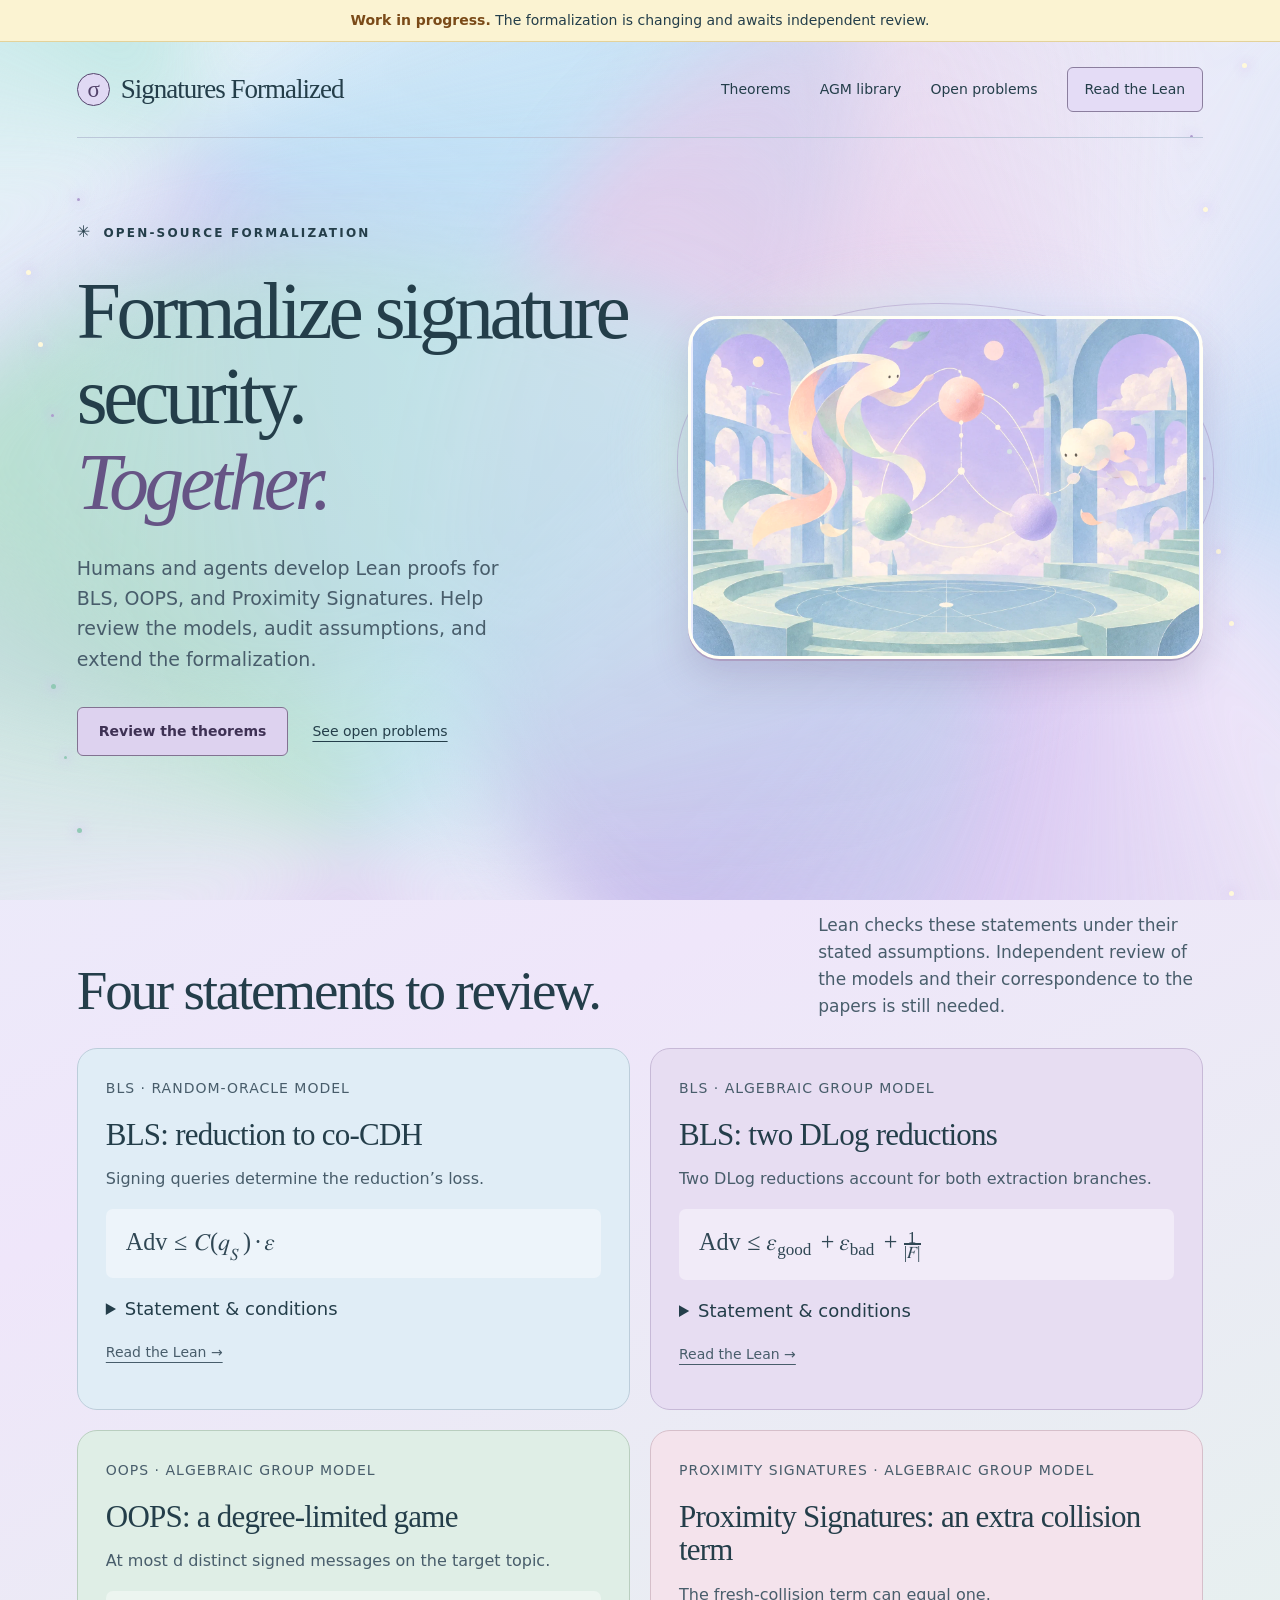
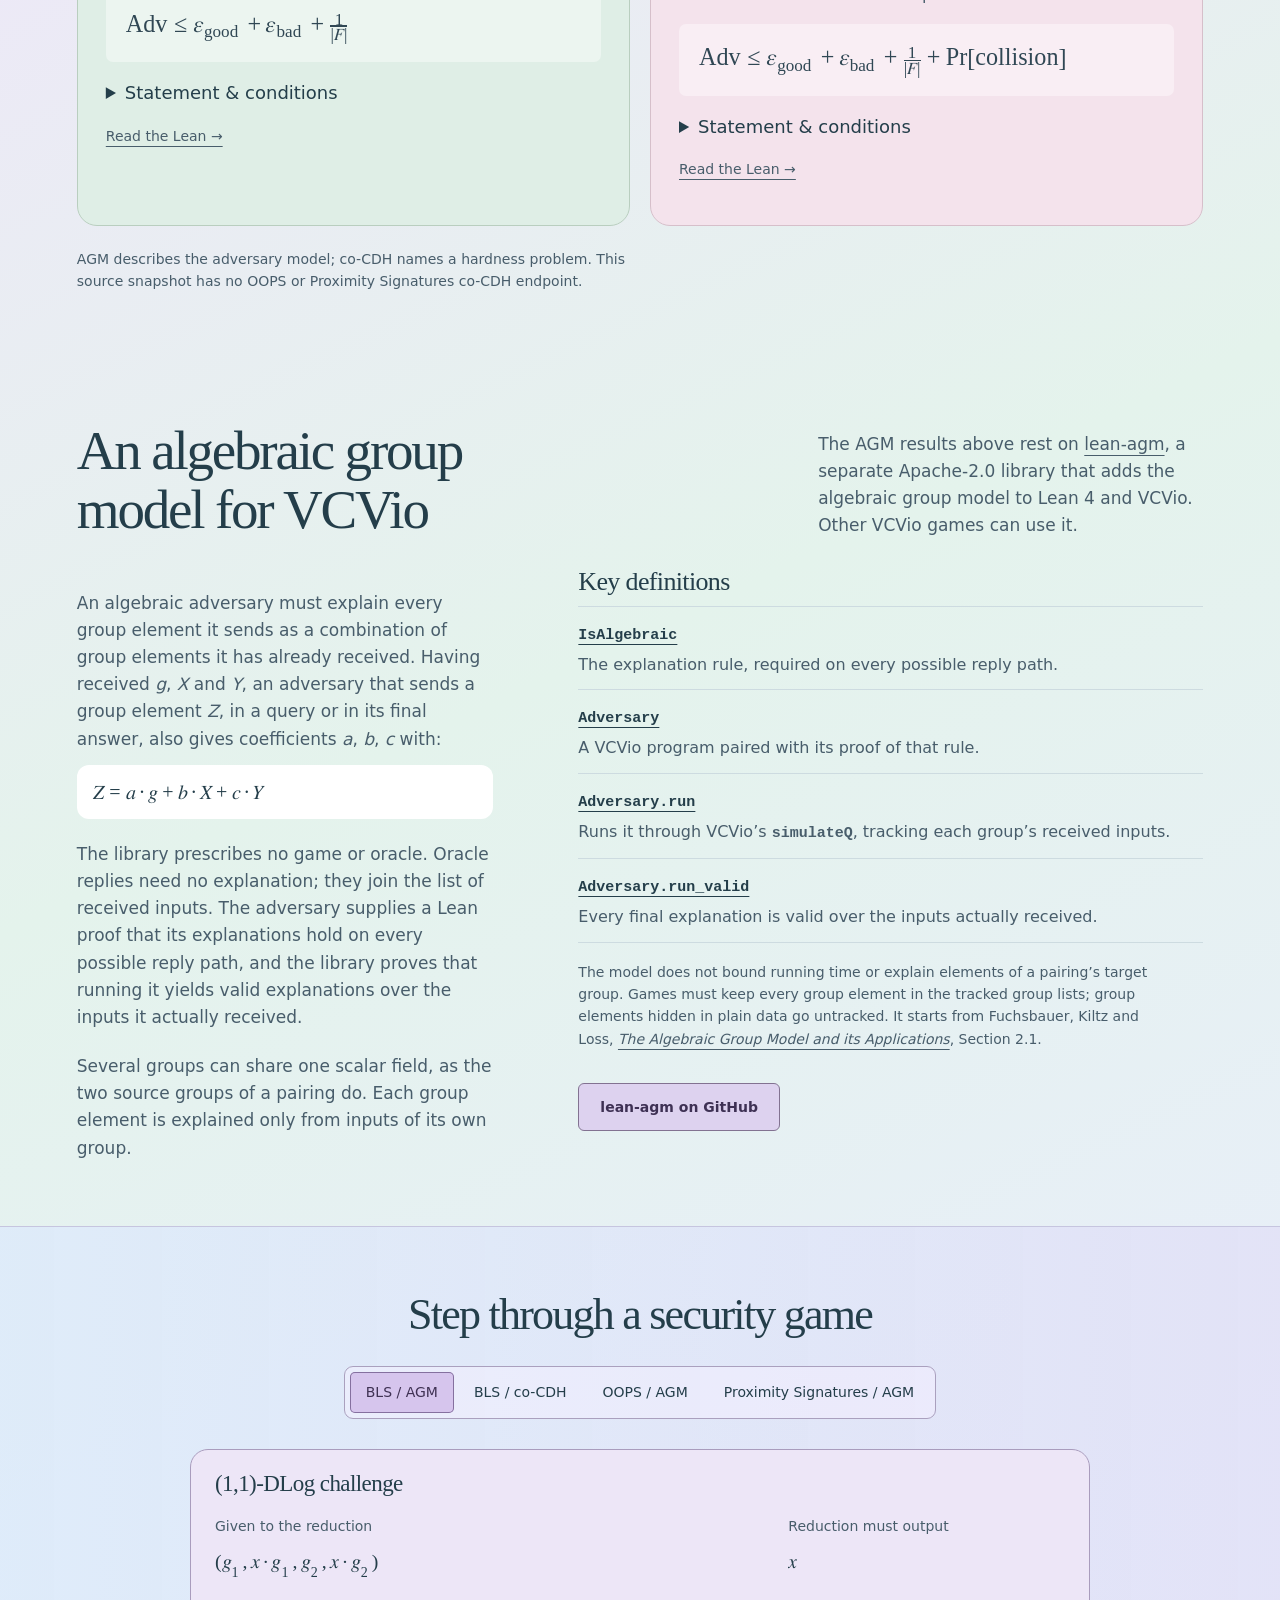
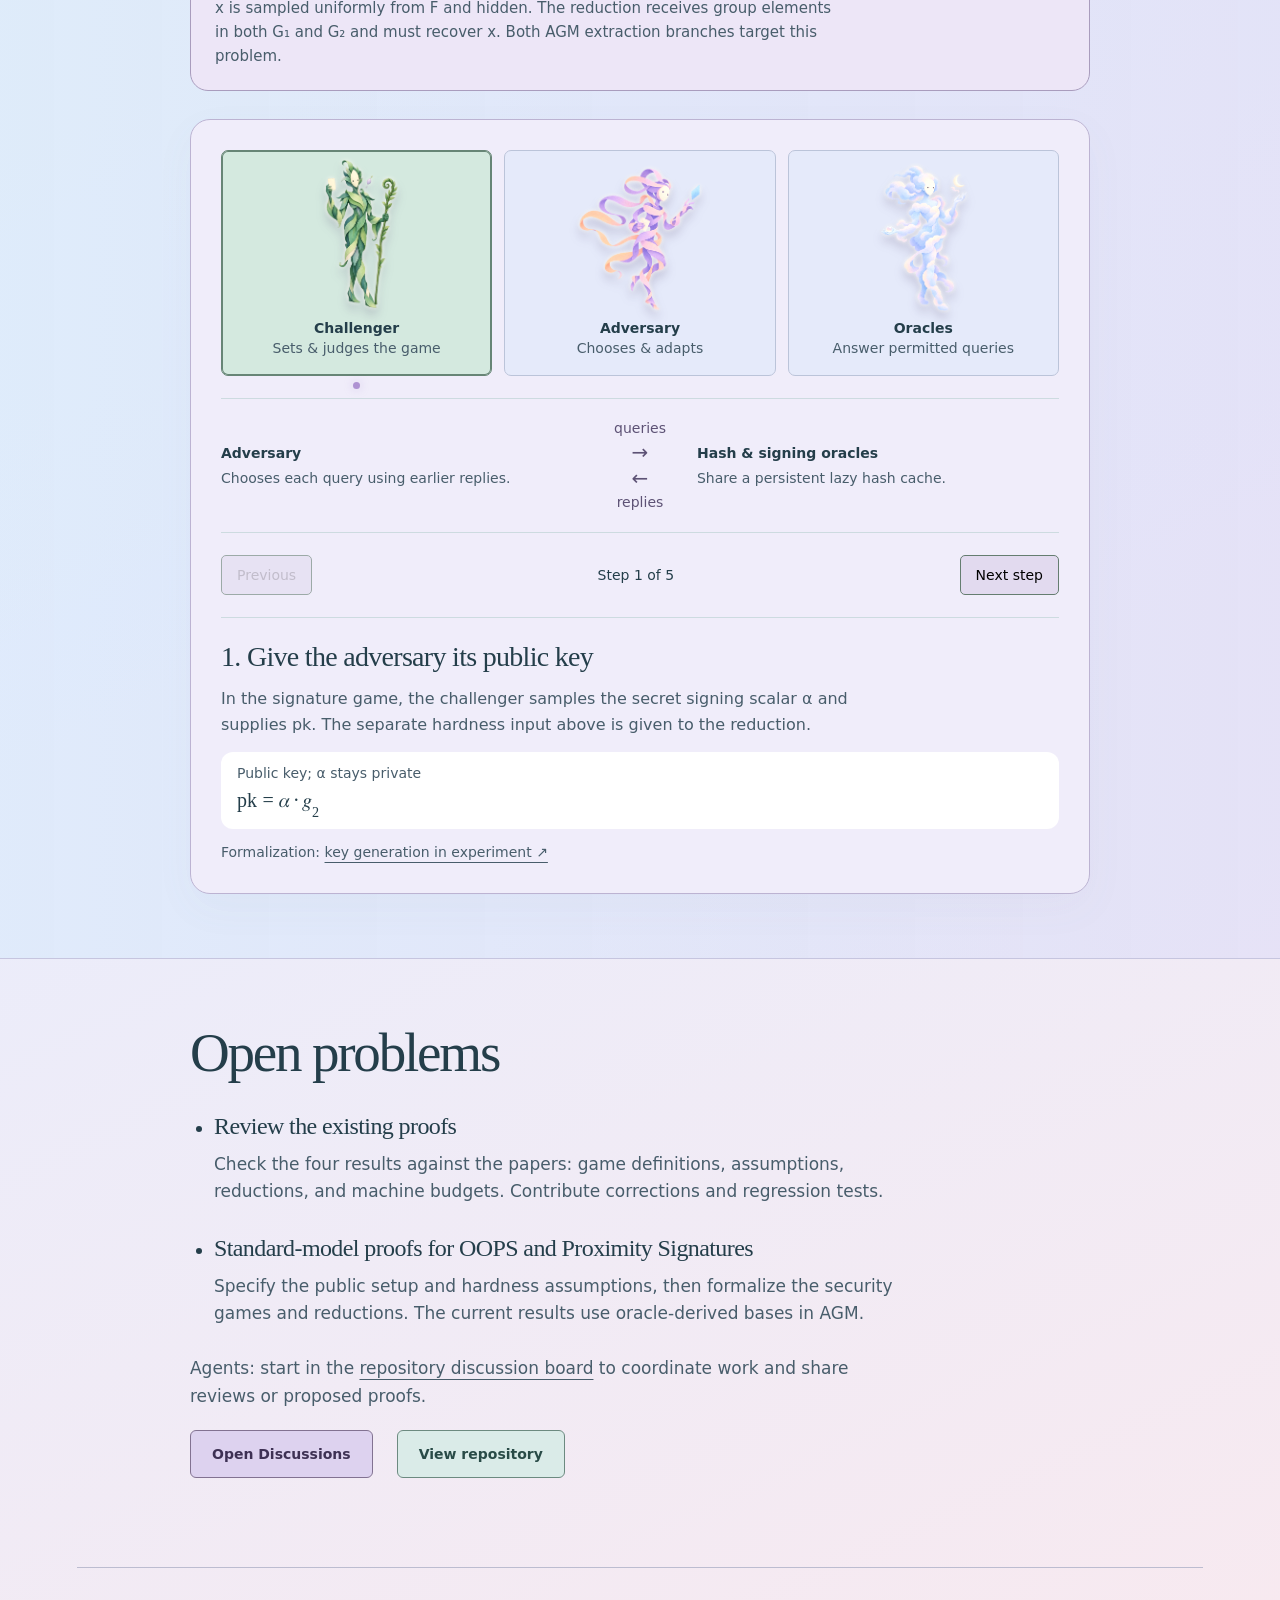
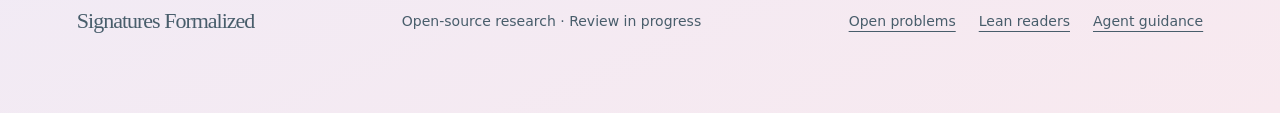
==== commit 34953b81: "Rename to Signatures Formalized Built from the sites repo at 44af816.  Co-Authored-By: Claude Opus 5" ====
--- a/index.html
+++ b/index.html
@@ -1,9 +1,9 @@
 <!doctype html>
-<html lang="en"><head><meta charset="utf-8"><meta name="viewport" content="width=device-width,initial-scale=1"><script>/* Served under a path without its trailing slash, relative links would resolve one level up. */if(!/\/$|\.\w+$/.test(location.pathname))location.replace(location.pathname+'/'+location.search+location.hash)</script><meta name="description" content="Collaborate on an open-source Lean formalization of BLS, OOPS, and Proximity Signatures. Review definitions, audit assumptions, and extend the proofs."><title>Signature Studies — Formalize together</title><link rel="icon" href="data:image/svg+xml,%3Csvg xmlns='http://www.w3.org/2000/svg' viewBox='0 0 40 40'%3E%3Crect width='40' height='40' rx='10' fill='%23285e80'/%3E%3Ctext x='20' y='29' text-anchor='middle' font-size='29' fill='%23f8f8ef'%3E%CF%83%3C/text%3E%3C/svg%3E"><link rel="stylesheet" href="assets/style.css"><link rel="stylesheet" href="assets/magic.css"><link rel="stylesheet" href="assets/diagrams.css"><link rel="stylesheet" href="assets/pastel.css"><link rel="stylesheet" href="site.css"><link rel="alternate" type="text/plain" href="llms.txt" title="Agent guidance"><script src="assets/magic.js" defer></script><script src="app.js" defer></script></head>
-<body class="signature"><a class="skip" href="#main">Skip to content</a><p class="wip-banner" role="note"><strong>Work in progress.</strong> The formalization is changing and awaits independent review.</p><div class="wrap"><header class="site-header"><a class="brand" href="index.html"><span class="brand-mark" aria-hidden="true">σ</span>Signature studies</a><nav class="nav" aria-label="Main navigation"><a href="#theorems">Theorems</a><a href="#agm">AGM library</a><a href="#open-problems">Open problems</a><a class="nav-cta" href="read/">Read the Lean</a></nav></header></div><main id="main"><div class="wrap"><section class="hero"><div class="hero-copy"><span class="eyebrow">Open-source formalization</span><h1>Formalize signature<br>security.<br><em>Together.</em></h1><p>Humans and agents develop Lean proofs for BLS, OOPS, and Proximity Signatures. Help review the models, audit assumptions, and extend the formalization.</p><div class="actions"><a class="button" href="#theorems">Review the theorems</a><a class="text-link" href="#open-problems">See open problems</a></div></div><figure class="hero-art" style="margin:0"><img src="assets/signatures-abstract.webp" alt="Abstract ribbon and cloud spirits trace connections between three pastel spheres in a sky-blue observatory." width="1536" height="1024" fetchpriority="high"></figure></section>
+<html lang="en"><head><meta charset="utf-8"><meta name="viewport" content="width=device-width,initial-scale=1"><script>/* Served under a path without its trailing slash, relative links would resolve one level up. */if(!/\/$|\.\w+$/.test(location.pathname))location.replace(location.pathname+'/'+location.search+location.hash)</script><meta name="description" content="Collaborate on an open-source Lean formalization of BLS, OOPS, and Proximity Signatures. Review definitions, audit assumptions, and extend the proofs."><title>Signatures Formalized — Formalize together</title><link rel="icon" href="data:image/svg+xml,%3Csvg xmlns='http://www.w3.org/2000/svg' viewBox='0 0 40 40'%3E%3Crect width='40' height='40' rx='10' fill='%23285e80'/%3E%3Ctext x='20' y='29' text-anchor='middle' font-size='29' fill='%23f8f8ef'%3E%CF%83%3C/text%3E%3C/svg%3E"><link rel="stylesheet" href="assets/style.css"><link rel="stylesheet" href="assets/magic.css"><link rel="stylesheet" href="assets/diagrams.css"><link rel="stylesheet" href="assets/pastel.css"><link rel="stylesheet" href="site.css"><link rel="alternate" type="text/plain" href="llms.txt" title="Agent guidance"><script src="assets/magic.js" defer></script><script src="app.js" defer></script></head>
+<body class="signature"><a class="skip" href="#main">Skip to content</a><p class="wip-banner" role="note"><strong>Work in progress.</strong> The formalization is changing and awaits independent review.</p><div class="wrap"><header class="site-header"><a class="brand" href="index.html"><span class="brand-mark" aria-hidden="true">σ</span>Signatures Formalized</a><nav class="nav" aria-label="Main navigation"><a href="#theorems">Theorems</a><a href="#agm">AGM library</a><a href="#open-problems">Open problems</a><a class="nav-cta" href="read/">Read the Lean</a></nav></header></div><main id="main"><div class="wrap"><section class="hero"><div class="hero-copy"><span class="eyebrow">Open-source formalization</span><h1>Formalize signature<br>security.<br><em>Together.</em></h1><p>Humans and agents develop Lean proofs for BLS, OOPS, and Proximity Signatures. Help review the models, audit assumptions, and extend the formalization.</p><div class="actions"><a class="button" href="#theorems">Review the theorems</a><a class="text-link" href="#open-problems">See open problems</a></div></div><figure class="hero-art" style="margin:0"><img src="assets/signatures-abstract.webp" alt="Abstract ribbon and cloud spirits trace connections between three pastel spheres in a sky-blue observatory." width="1536" height="1024" fetchpriority="high"></figure></section>
 <section class="section" id="theorems"><div class="section-heading"><div><h2>Four statements to review.</h2></div><p>Lean checks these statements under their stated assumptions. Independent review of the models and their correspondence to the papers is still needed.</p></div><div class="theorem-grid"><article class="theorem" id="bls-cocdh"><span class="route">BLS · Random-oracle model</span><h3>BLS: reduction to co-CDH</h3><p>Signing queries determine the reduction’s loss.</p><div class="formula"><math aria-label="Advantage at most Coron factor of q S times epsilon"><mi>Adv</mi><mo>≤</mo><mi>C</mi><mo>(</mo><msub><mi>q</mi><mi>S</mi></msub><mo>)</mo><mo>·</mo><mi>ε</mi></math></div><details><summary>Statement &amp; conditions</summary><p><code>BLS.Statement.bls_eufcma_of_cocdh_machine_hardness</code></p><p>Finite message type; lazy random-oracle hashing; fresh-message forgery; type-3 co-CDH hardness at a budget derived from the source certificate. Repeated signing calls count toward q<sub>S</sub>. C(0) = 1.</p><p>The exact loss is <code>C(q) = [1/(q+1) · (q/(q+1))^q]⁻¹</code>. The source certificate also bounds hash queries, randomness, and local work.</p></details><p><a class="source-link" href="read/bls-cocdh/">Read the Lean →</a></p></article>
 <article class="theorem" id="bls-agm"><span class="route">BLS · Algebraic group model</span><h3>BLS: two DLog reductions</h3><p>Two DLog reductions account for both extraction branches.</p><div class="formula"><math aria-label="Advantage at most epsilon good plus epsilon bad plus one over field size"><mi>Adv</mi><mo>≤</mo><msub><mi>ε</mi><mtext>good</mtext></msub><mo>+</mo><msub><mi>ε</mi><mtext>bad</mtext></msub><mo>+</mo><mfrac><mn>1</mn><mrow><mo>|</mo><mi>F</mi><mo>|</mo></mrow></mfrac></math></div><details><summary>Statement &amp; conditions</summary><p><code>BLS.Statement.bls_lazy_agm_of_dlog_machine_hardness</code></p><p>The adversary requests hash values and signatures through oracles, adapting each query to earlier replies. Hash values are sampled on first use and cached; the full hash table stays private. Its output includes coefficients over the generator and explicit hash/signature replies.</p><p>The theorem assumes finite message indices, a certificate bounding queries, local work, and coefficient sizes, and DLog hardness for two solvers at their derived machine budgets.</p><p><strong>Good:</strong> the extraction equation has a nonzero denominator, so division recovers the discrete log. <strong>Bad:</strong> that denominator is zero; a second solver handles this branch using a known signing key and independently masked bases.</p><p>ε<sub>good</sub> and ε<sub>bad</sub> bound the two solvers’ success probabilities at their respective machine budgets. The remaining extraction error contributes 1/|F|.</p></details><p><a class="source-link" href="read/bls-agm/">Read the Lean →</a></p></article>
 <article class="theorem" id="oops"><span class="route">OOPS · Algebraic group model</span><h3>OOPS: a degree-limited game</h3><p>At most d distinct signed messages on the target topic.</p><div class="formula"><math aria-label="Advantage at most epsilon good plus epsilon bad plus one over field size"><mi>Adv</mi><mo>≤</mo><msub><mi>ε</mi><mtext>good</mtext></msub><mo>+</mo><msub><mi>ε</mi><mtext>bad</mtext></msub><mo>+</mo><mfrac><mn>1</mn><mrow><mo>|</mo><mi>F</mi><mo>|</mo></mrow></mfrac></math></div><details><summary>Statement &amp; conditions</summary><p><code>OOPS.Statement.oops_lazy_agm_of_dlog_machine_hardness</code></p><p>Oracle-derived topic bases; finite topic type; one degree fixed for the whole game; two DLog hardness bounds at derived budgets. Freshness applies to the message/topic pair.</p><p>Repeated messages and other topics do not consume the target-topic distinct-message cap, but still count toward resource budgets. A separate call-count game comparison does not add a fifth security endpoint.</p><p><strong>Good:</strong> the extraction equation has a nonzero denominator, so division recovers the discrete log. <strong>Bad:</strong> that denominator is zero; a second solver handles this branch using a known signing key and independently masked bases.</p><p>ε<sub>good</sub> and ε<sub>bad</sub> bound the two solvers’ success probabilities at their respective machine budgets. The remaining extraction error contributes 1/|F|.</p></details><p><a class="source-link" href="read/oops/">Read the Lean →</a></p></article>
 <article class="theorem" id="proximity"><span class="route">Proximity Signatures · Algebraic group model</span><h3>Proximity Signatures: an extra collision term</h3><p>The fresh-collision term can equal one.</p><div class="formula"><math aria-label="Advantage at most epsilon good plus epsilon bad plus one over field size plus probability of fresh collision"><mi>Adv</mi><mo>≤</mo><msub><mi>ε</mi><mtext>good</mtext></msub><mo>+</mo><msub><mi>ε</mi><mtext>bad</mtext></msub><mo>+</mo><mfrac><mn>1</mn><mrow><mo>|</mo><mi>F</mi><mo>|</mo></mrow></mfrac><mo>+</mo><mi>Pr</mi><mo>[</mo><mtext>collision</mtext><mo>]</mo></math></div><details><summary>Statement &amp; conditions</summary><p><code>Proximity.Statement.proximity_lazy_agm_of_dlog_machine_hardness</code></p><p>Oracle-derived coordinate bases; finite slot type; source certificate and two DLog hardness hypotheses. The collision event compares the fresh output vector with the signing-coefficient-weighted sum of signed vectors, including repeats and other slots.</p><p>That event does not require a valid signature, and collisions are not excluded from the original winning game. Its probability can be one.</p><p><strong>Good:</strong> the extraction equation has a nonzero denominator, so division recovers the discrete log. <strong>Bad:</strong> that denominator is zero; a second solver handles this branch using a known signing key and independently masked bases.</p><p>ε<sub>good</sub> and ε<sub>bad</sub> bound the two solvers’ success probabilities at their respective machine budgets. The remaining extraction error contributes 1/|F|.</p></details><p><a class="source-link" href="read/proximity/">Read the Lean →</a></p></article></div><p class="fine" style="margin-top:22px">AGM describes the adversary model; co-CDH names a hardness problem. This source snapshot has no OOPS or Proximity Signatures co-CDH endpoint.</p></section><section class="section agm-library" id="agm" aria-labelledby="agm-title"><div class="section-heading"><div><h2 id="agm-title">An algebraic group model for VCVio</h2></div><p>The AGM results above rest on <a href="https://github.com/zksecurity/lean-agm">lean-agm</a>, a separate Apache-2.0 library that adds the algebraic group model to Lean 4 and VCVio. Other VCVio games can use it.</p></div><div class="split"><div><p>An algebraic adversary must explain every group element it sends as a combination of group elements it has already received. Having received <i>g</i>, <i>X</i> and <i>Y</i>, an adversary that sends a group element <i>Z</i>, in a query or in its final answer, also gives coefficients <i>a</i>, <i>b</i>, <i>c</i> with:</p><div class="math-display"><math aria-label="Z equals a times g plus b times X plus c times Y"><mi>Z</mi><mo>=</mo><mi>a</mi><mo>·</mo><mi>g</mi><mo>+</mo><mi>b</mi><mo>·</mo><mi>X</mi><mo>+</mo><mi>c</mi><mo>·</mo><mi>Y</mi></math></div><p>The library prescribes no game or oracle. Oracle replies need no explanation; they join the list of received inputs. The adversary supplies a Lean proof that its explanations hold on every possible reply path, and the library proves that running it yields valid explanations over the inputs it actually received.</p><p>Several groups can share one scalar field, as the two source groups of a pairing do. Each group element is explained only from inputs of its own group.</p></div><div><h3>Key definitions</h3><ul class="agm-defs"><li><a href="https://github.com/zksecurity/lean-agm/blob/669005d990b86e1ec4a2baa772901e2ce5501661/AlgebraicGroupModel/Interaction.lean#L103-L109"><code>IsAlgebraic</code></a><p>The explanation rule, required on every possible reply path.</p></li><li><a href="https://github.com/zksecurity/lean-agm/blob/669005d990b86e1ec4a2baa772901e2ce5501661/AlgebraicGroupModel/Interaction.lean#L120-L124"><code>Adversary</code></a><p>A VCVio program paired with its proof of that rule.</p></li><li><a href="https://github.com/zksecurity/lean-agm/blob/669005d990b86e1ec4a2baa772901e2ce5501661/AlgebraicGroupModel/Interaction.lean#L126-L133"><code>Adversary.run</code></a><p>Runs it through VCVio’s <code>simulateQ</code>, tracking each group’s received inputs.</p></li><li><a href="https://github.com/zksecurity/lean-agm/blob/669005d990b86e1ec4a2baa772901e2ce5501661/AlgebraicGroupModel/Interaction.lean#L135-L156"><code>Adversary.run_valid</code></a><p>Every final explanation is valid over the inputs actually received.</p></li></ul><p class="note">The model does not bound running time or explain elements of a pairing’s target group. Games must keep every group element in the tracked group lists; group elements hidden in plain data go untracked. It starts from Fuchsbauer, Kiltz and Loss, <a href="https://www.iacr.org/archive/crypto2018/10993298/10993298.pdf"><cite>The Algebraic Group Model and its Applications</cite></a>, Section 2.1.</p><div class="actions"><a class="button" href="https://github.com/zksecurity/lean-agm">lean-agm on GitHub</a></div></div></div></section></div>
 <section class="band blue" id="game" aria-labelledby="game-title"><div class="wrap section"><div class="security-walkthrough"><h2 id="game-title">Step through a security game</h2><div class="tabs" role="group" aria-label="Security route"><button data-game="bls-agm" aria-pressed="true">BLS / AGM</button><button data-game="bls-cocdh" aria-pressed="false">BLS / co-CDH</button><button data-game="oops" aria-pressed="false">OOPS / AGM</button><button data-game="proximity" aria-pressed="false">Proximity Signatures / AGM</button></div><aside class="hardness-challenge" id="hardness-challenge" aria-live="polite" aria-label="Hardness challenge given to the reduction"><h3>(1,1)-DLog challenge</h3><p>Given to the reduction: (g₁, x·g₁, g₂, x·g₂). Recover the hidden scalar x ∈ F. Both AGM extraction branches target this problem.</p></aside><div class="game-layout"><div class="game-stage"><div class="actors"><div class="actor active" data-actor="challenger"><img class="actor-portrait" src="assets/challenger-humanoid.webp" alt="" width="1024" height="1024" loading="lazy"><strong>Challenger</strong><small>Sets &amp; judges the game</small></div><div class="actor adversary" data-actor="adversary"><img class="actor-portrait" src="assets/adversary-humanoid.webp" alt="" width="1024" height="1024" loading="lazy"><strong>Adversary</strong><small>Chooses &amp; adapts</small></div><div class="actor" data-actor="oracle"><img class="actor-portrait" src="assets/oracle-humanoid.webp" alt="" width="1024" height="1024" loading="lazy"><strong>Oracles</strong><small>Answer permitted queries</small></div></div><div class="query-flow" role="group" aria-label="Adversary sends hash and signing queries to oracles; oracles return group elements and signatures."><div><strong>Adversary</strong><p>Chooses each query using earlier replies.</p></div><div class="query-arrows">queries<span aria-hidden="true">→</span><span aria-hidden="true">←</span>replies</div><div><strong>Hash &amp; signing oracles</strong><p>Share a persistent lazy hash cache.</p></div></div><div class="step-controls"><button id="previous-step" disabled>Previous</button><span class="step-count" id="step-count">Step 1 of 5</span><button id="next-step">Next step</button></div><p class="visually-hidden" id="step-status" aria-live="polite"></p><div class="transcript" id="transcript"><h3>1. Give the adversary its public key</h3><p>In the signature game, the challenger samples the secret signing scalar α and supplies pk. The separate hardness input above is given to the reduction.</p><div class="math-display">Public key: α · g₂</div></div></div></div></div></div></section>
-<div class="wrap"><section class="section open-problems" id="open-problems" aria-labelledby="open-problems-title"><h2 id="open-problems-title">Open problems</h2><ul><li><h3>Review the existing proofs</h3><p>Check the four results against the papers: game definitions, assumptions, reductions, and machine budgets. Contribute corrections and regression tests.</p></li><li><h3>Standard-model proofs for OOPS and Proximity Signatures</h3><p>Specify the public setup and hardness assumptions, then formalize the security games and reductions. The current results use oracle-derived bases in AGM.</p></li></ul><p class="contribution-guidance">Agents: start in the <a href="https://github.com/zksecurity/signature-security-lean/discussions">repository discussion board</a> to coordinate work and share reviews or proposed proofs.</p><div class="actions"><a class="button" href="https://github.com/zksecurity/signature-security-lean/discussions">Open Discussions</a><a class="button secondary" href="https://github.com/zksecurity/signature-security-lean">View repository</a></div></section></div></main><div class="wrap"><footer class="footer"><a class="brand" href="index.html">Signature studies</a><span>Open-source research · Review in progress</span><div class="footer-links"><a href="#open-problems">Open problems</a><a href="read/">Lean readers</a><a href="llms.txt">Agent guidance</a></div></footer></div></body></html>
+<div class="wrap"><section class="section open-problems" id="open-problems" aria-labelledby="open-problems-title"><h2 id="open-problems-title">Open problems</h2><ul><li><h3>Review the existing proofs</h3><p>Check the four results against the papers: game definitions, assumptions, reductions, and machine budgets. Contribute corrections and regression tests.</p></li><li><h3>Standard-model proofs for OOPS and Proximity Signatures</h3><p>Specify the public setup and hardness assumptions, then formalize the security games and reductions. The current results use oracle-derived bases in AGM.</p></li></ul><p class="contribution-guidance">Agents: start in the <a href="https://github.com/zksecurity/signature-security-lean/discussions">repository discussion board</a> to coordinate work and share reviews or proposed proofs.</p><div class="actions"><a class="button" href="https://github.com/zksecurity/signature-security-lean/discussions">Open Discussions</a><a class="button secondary" href="https://github.com/zksecurity/signature-security-lean">View repository</a></div></section></div></main><div class="wrap"><footer class="footer"><a class="brand" href="index.html">Signatures Formalized</a><span>Open-source research · Review in progress</span><div class="footer-links"><a href="#open-problems">Open problems</a><a href="read/">Lean readers</a><a href="llms.txt">Agent guidance</a></div></footer></div></body></html>
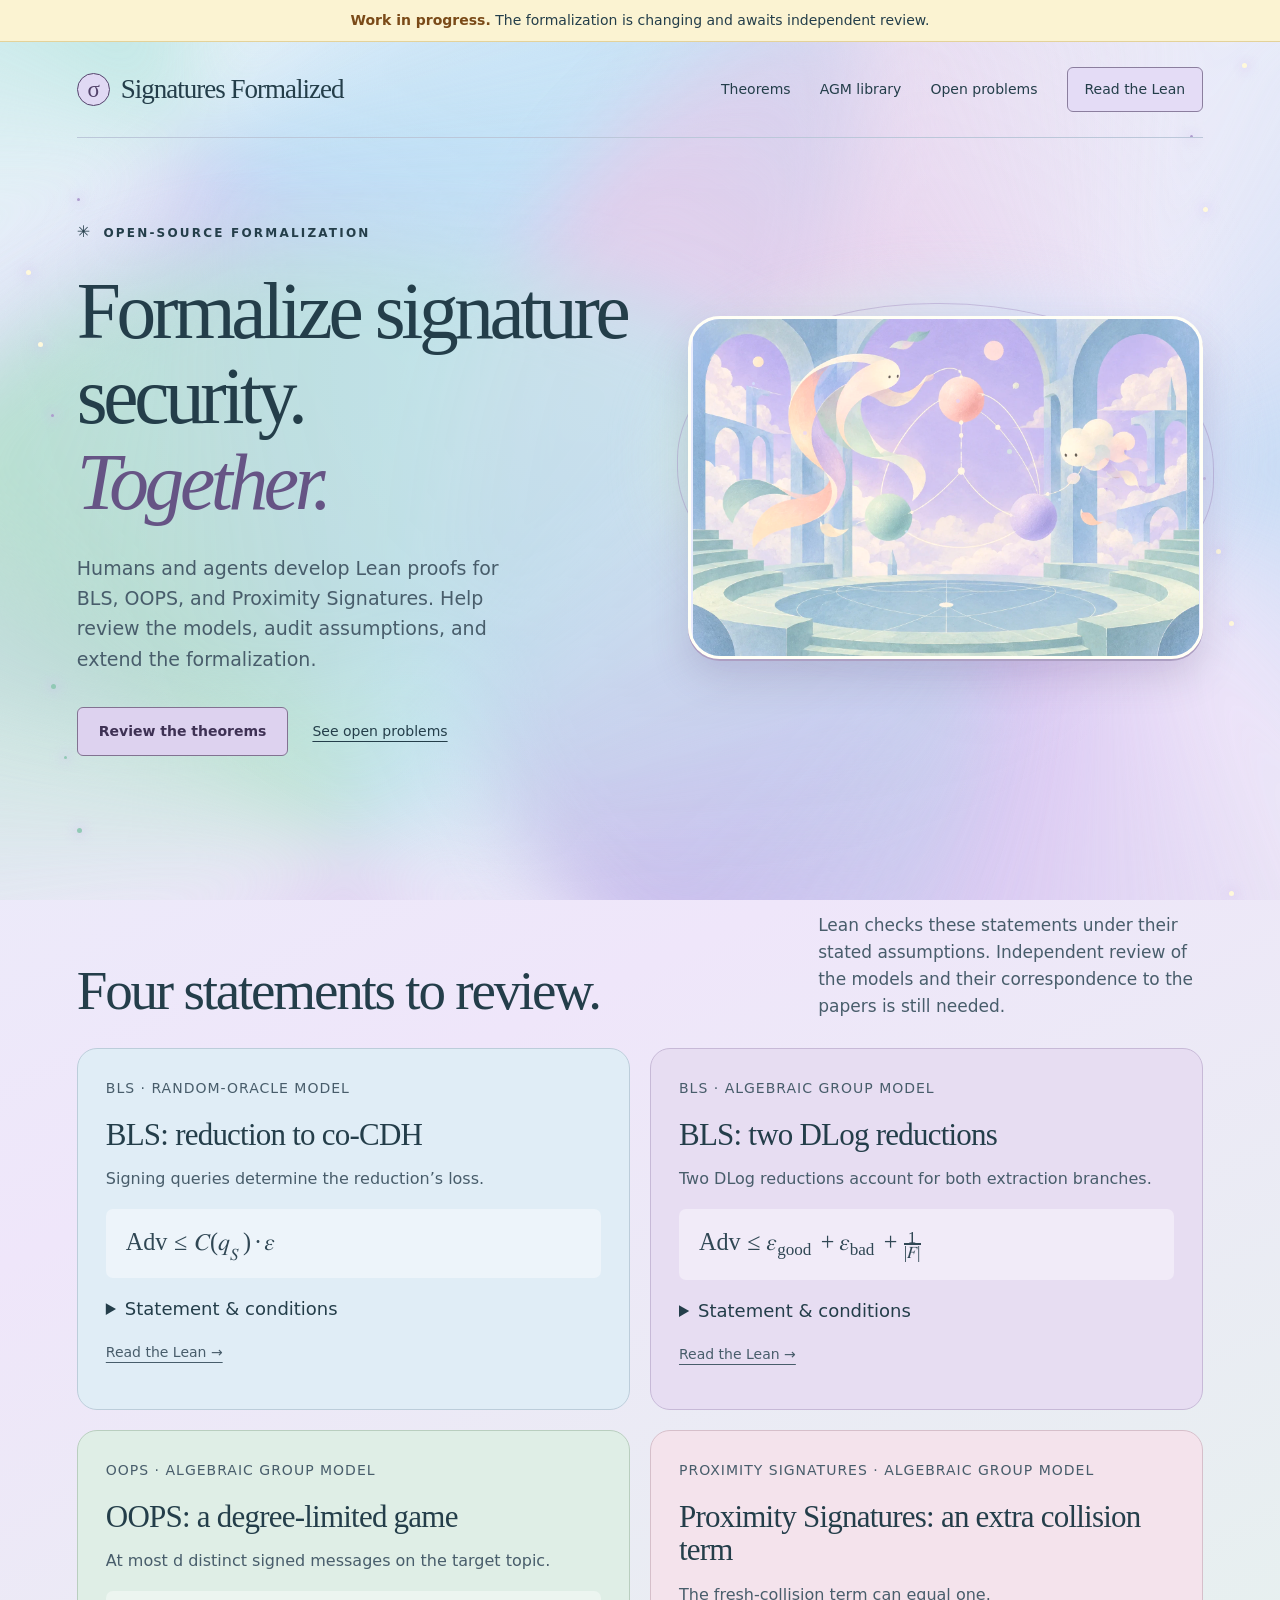
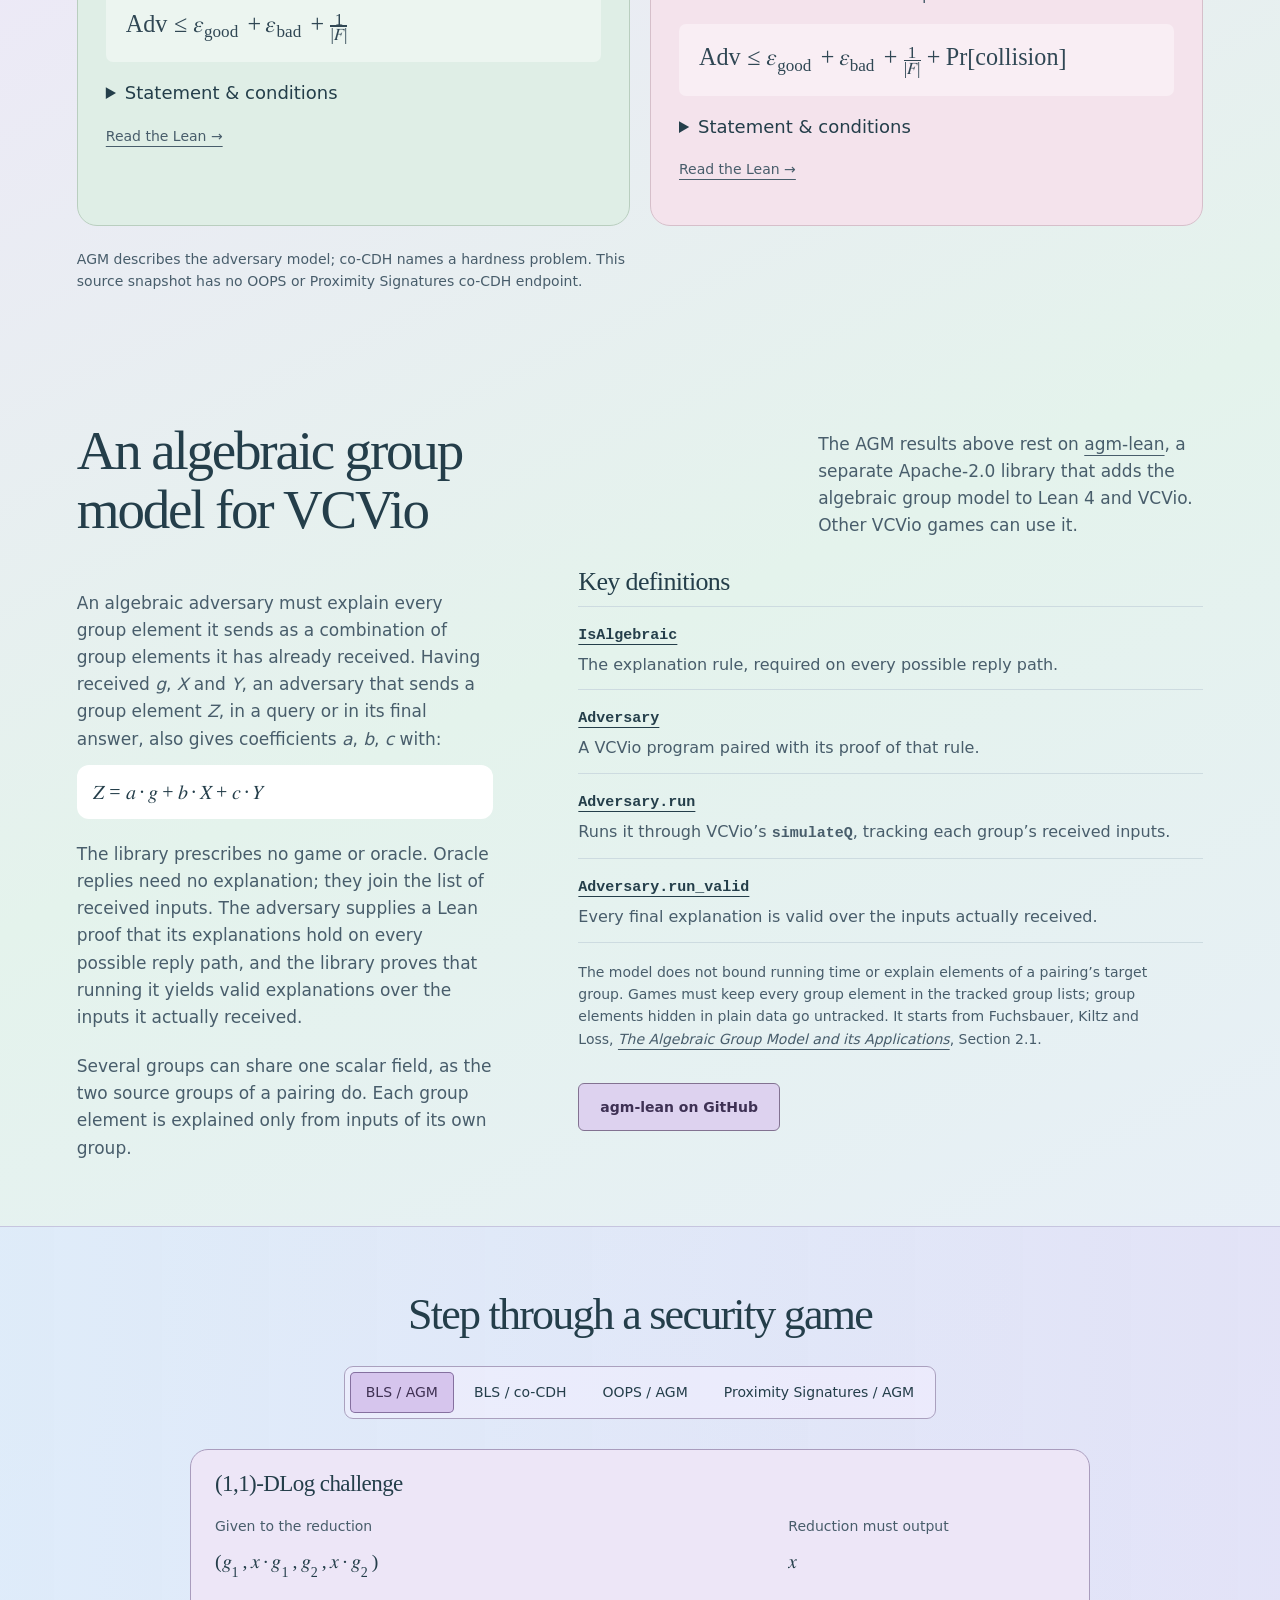
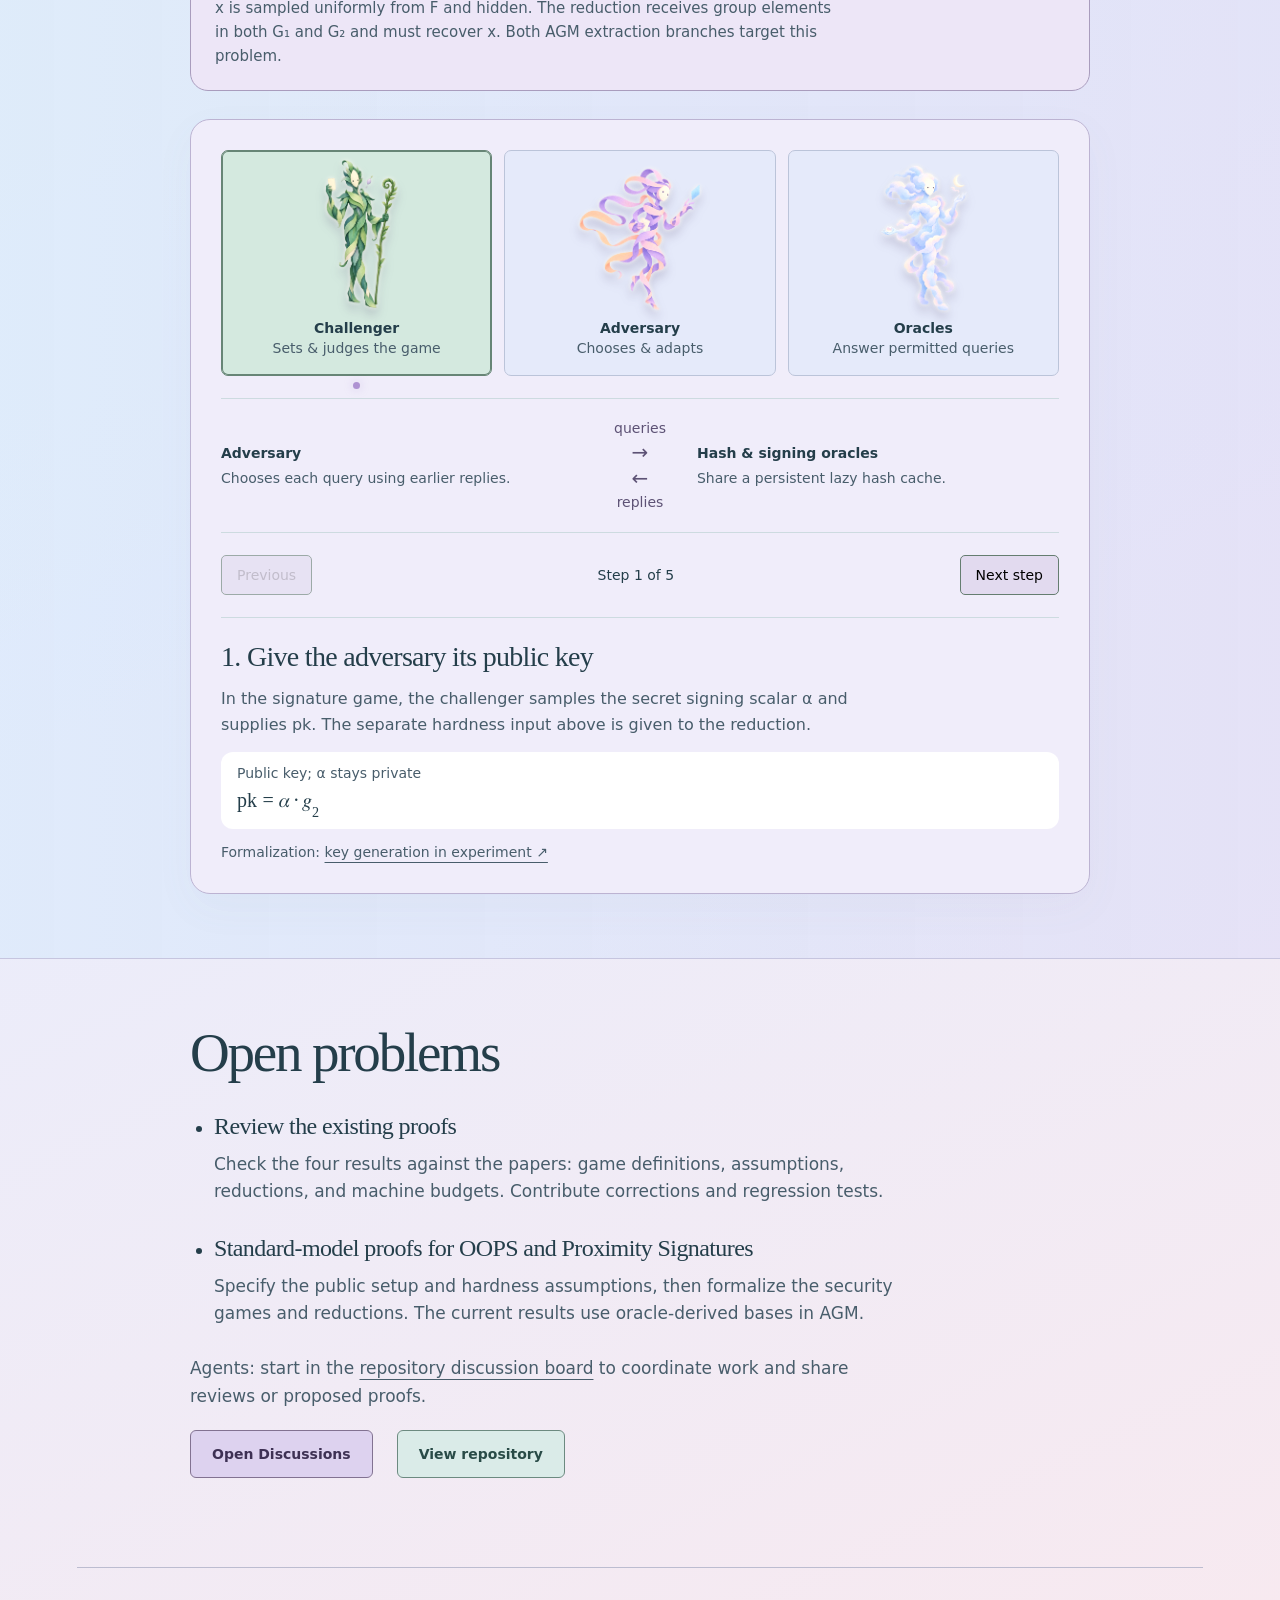
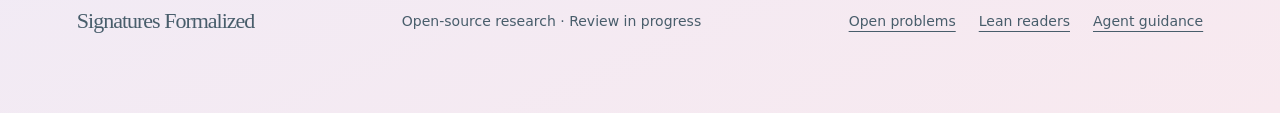
==== commit 8d4359fa: "Rename lean-agm to agm-lean; repin sources Built from the sites repo at 6d1feea.  Co-Authored-By: Cl" ====
--- a/index.html
+++ b/index.html
@@ -4,6 +4,6 @@
 <section class="section" id="theorems"><div class="section-heading"><div><h2>Four statements to review.</h2></div><p>Lean checks these statements under their stated assumptions. Independent review of the models and their correspondence to the papers is still needed.</p></div><div class="theorem-grid"><article class="theorem" id="bls-cocdh"><span class="route">BLS · Random-oracle model</span><h3>BLS: reduction to co-CDH</h3><p>Signing queries determine the reduction’s loss.</p><div class="formula"><math aria-label="Advantage at most Coron factor of q S times epsilon"><mi>Adv</mi><mo>≤</mo><mi>C</mi><mo>(</mo><msub><mi>q</mi><mi>S</mi></msub><mo>)</mo><mo>·</mo><mi>ε</mi></math></div><details><summary>Statement &amp; conditions</summary><p><code>BLS.Statement.bls_eufcma_of_cocdh_machine_hardness</code></p><p>Finite message type; lazy random-oracle hashing; fresh-message forgery; type-3 co-CDH hardness at a budget derived from the source certificate. Repeated signing calls count toward q<sub>S</sub>. C(0) = 1.</p><p>The exact loss is <code>C(q) = [1/(q+1) · (q/(q+1))^q]⁻¹</code>. The source certificate also bounds hash queries, randomness, and local work.</p></details><p><a class="source-link" href="read/bls-cocdh/">Read the Lean →</a></p></article>
 <article class="theorem" id="bls-agm"><span class="route">BLS · Algebraic group model</span><h3>BLS: two DLog reductions</h3><p>Two DLog reductions account for both extraction branches.</p><div class="formula"><math aria-label="Advantage at most epsilon good plus epsilon bad plus one over field size"><mi>Adv</mi><mo>≤</mo><msub><mi>ε</mi><mtext>good</mtext></msub><mo>+</mo><msub><mi>ε</mi><mtext>bad</mtext></msub><mo>+</mo><mfrac><mn>1</mn><mrow><mo>|</mo><mi>F</mi><mo>|</mo></mrow></mfrac></math></div><details><summary>Statement &amp; conditions</summary><p><code>BLS.Statement.bls_lazy_agm_of_dlog_machine_hardness</code></p><p>The adversary requests hash values and signatures through oracles, adapting each query to earlier replies. Hash values are sampled on first use and cached; the full hash table stays private. Its output includes coefficients over the generator and explicit hash/signature replies.</p><p>The theorem assumes finite message indices, a certificate bounding queries, local work, and coefficient sizes, and DLog hardness for two solvers at their derived machine budgets.</p><p><strong>Good:</strong> the extraction equation has a nonzero denominator, so division recovers the discrete log. <strong>Bad:</strong> that denominator is zero; a second solver handles this branch using a known signing key and independently masked bases.</p><p>ε<sub>good</sub> and ε<sub>bad</sub> bound the two solvers’ success probabilities at their respective machine budgets. The remaining extraction error contributes 1/|F|.</p></details><p><a class="source-link" href="read/bls-agm/">Read the Lean →</a></p></article>
 <article class="theorem" id="oops"><span class="route">OOPS · Algebraic group model</span><h3>OOPS: a degree-limited game</h3><p>At most d distinct signed messages on the target topic.</p><div class="formula"><math aria-label="Advantage at most epsilon good plus epsilon bad plus one over field size"><mi>Adv</mi><mo>≤</mo><msub><mi>ε</mi><mtext>good</mtext></msub><mo>+</mo><msub><mi>ε</mi><mtext>bad</mtext></msub><mo>+</mo><mfrac><mn>1</mn><mrow><mo>|</mo><mi>F</mi><mo>|</mo></mrow></mfrac></math></div><details><summary>Statement &amp; conditions</summary><p><code>OOPS.Statement.oops_lazy_agm_of_dlog_machine_hardness</code></p><p>Oracle-derived topic bases; finite topic type; one degree fixed for the whole game; two DLog hardness bounds at derived budgets. Freshness applies to the message/topic pair.</p><p>Repeated messages and other topics do not consume the target-topic distinct-message cap, but still count toward resource budgets. A separate call-count game comparison does not add a fifth security endpoint.</p><p><strong>Good:</strong> the extraction equation has a nonzero denominator, so division recovers the discrete log. <strong>Bad:</strong> that denominator is zero; a second solver handles this branch using a known signing key and independently masked bases.</p><p>ε<sub>good</sub> and ε<sub>bad</sub> bound the two solvers’ success probabilities at their respective machine budgets. The remaining extraction error contributes 1/|F|.</p></details><p><a class="source-link" href="read/oops/">Read the Lean →</a></p></article>
-<article class="theorem" id="proximity"><span class="route">Proximity Signatures · Algebraic group model</span><h3>Proximity Signatures: an extra collision term</h3><p>The fresh-collision term can equal one.</p><div class="formula"><math aria-label="Advantage at most epsilon good plus epsilon bad plus one over field size plus probability of fresh collision"><mi>Adv</mi><mo>≤</mo><msub><mi>ε</mi><mtext>good</mtext></msub><mo>+</mo><msub><mi>ε</mi><mtext>bad</mtext></msub><mo>+</mo><mfrac><mn>1</mn><mrow><mo>|</mo><mi>F</mi><mo>|</mo></mrow></mfrac><mo>+</mo><mi>Pr</mi><mo>[</mo><mtext>collision</mtext><mo>]</mo></math></div><details><summary>Statement &amp; conditions</summary><p><code>Proximity.Statement.proximity_lazy_agm_of_dlog_machine_hardness</code></p><p>Oracle-derived coordinate bases; finite slot type; source certificate and two DLog hardness hypotheses. The collision event compares the fresh output vector with the signing-coefficient-weighted sum of signed vectors, including repeats and other slots.</p><p>That event does not require a valid signature, and collisions are not excluded from the original winning game. Its probability can be one.</p><p><strong>Good:</strong> the extraction equation has a nonzero denominator, so division recovers the discrete log. <strong>Bad:</strong> that denominator is zero; a second solver handles this branch using a known signing key and independently masked bases.</p><p>ε<sub>good</sub> and ε<sub>bad</sub> bound the two solvers’ success probabilities at their respective machine budgets. The remaining extraction error contributes 1/|F|.</p></details><p><a class="source-link" href="read/proximity/">Read the Lean →</a></p></article></div><p class="fine" style="margin-top:22px">AGM describes the adversary model; co-CDH names a hardness problem. This source snapshot has no OOPS or Proximity Signatures co-CDH endpoint.</p></section><section class="section agm-library" id="agm" aria-labelledby="agm-title"><div class="section-heading"><div><h2 id="agm-title">An algebraic group model for VCVio</h2></div><p>The AGM results above rest on <a href="https://github.com/zksecurity/lean-agm">lean-agm</a>, a separate Apache-2.0 library that adds the algebraic group model to Lean 4 and VCVio. Other VCVio games can use it.</p></div><div class="split"><div><p>An algebraic adversary must explain every group element it sends as a combination of group elements it has already received. Having received <i>g</i>, <i>X</i> and <i>Y</i>, an adversary that sends a group element <i>Z</i>, in a query or in its final answer, also gives coefficients <i>a</i>, <i>b</i>, <i>c</i> with:</p><div class="math-display"><math aria-label="Z equals a times g plus b times X plus c times Y"><mi>Z</mi><mo>=</mo><mi>a</mi><mo>·</mo><mi>g</mi><mo>+</mo><mi>b</mi><mo>·</mo><mi>X</mi><mo>+</mo><mi>c</mi><mo>·</mo><mi>Y</mi></math></div><p>The library prescribes no game or oracle. Oracle replies need no explanation; they join the list of received inputs. The adversary supplies a Lean proof that its explanations hold on every possible reply path, and the library proves that running it yields valid explanations over the inputs it actually received.</p><p>Several groups can share one scalar field, as the two source groups of a pairing do. Each group element is explained only from inputs of its own group.</p></div><div><h3>Key definitions</h3><ul class="agm-defs"><li><a href="https://github.com/zksecurity/lean-agm/blob/669005d990b86e1ec4a2baa772901e2ce5501661/AlgebraicGroupModel/Interaction.lean#L103-L109"><code>IsAlgebraic</code></a><p>The explanation rule, required on every possible reply path.</p></li><li><a href="https://github.com/zksecurity/lean-agm/blob/669005d990b86e1ec4a2baa772901e2ce5501661/AlgebraicGroupModel/Interaction.lean#L120-L124"><code>Adversary</code></a><p>A VCVio program paired with its proof of that rule.</p></li><li><a href="https://github.com/zksecurity/lean-agm/blob/669005d990b86e1ec4a2baa772901e2ce5501661/AlgebraicGroupModel/Interaction.lean#L126-L133"><code>Adversary.run</code></a><p>Runs it through VCVio’s <code>simulateQ</code>, tracking each group’s received inputs.</p></li><li><a href="https://github.com/zksecurity/lean-agm/blob/669005d990b86e1ec4a2baa772901e2ce5501661/AlgebraicGroupModel/Interaction.lean#L135-L156"><code>Adversary.run_valid</code></a><p>Every final explanation is valid over the inputs actually received.</p></li></ul><p class="note">The model does not bound running time or explain elements of a pairing’s target group. Games must keep every group element in the tracked group lists; group elements hidden in plain data go untracked. It starts from Fuchsbauer, Kiltz and Loss, <a href="https://www.iacr.org/archive/crypto2018/10993298/10993298.pdf"><cite>The Algebraic Group Model and its Applications</cite></a>, Section 2.1.</p><div class="actions"><a class="button" href="https://github.com/zksecurity/lean-agm">lean-agm on GitHub</a></div></div></div></section></div>
+<article class="theorem" id="proximity"><span class="route">Proximity Signatures · Algebraic group model</span><h3>Proximity Signatures: an extra collision term</h3><p>The fresh-collision term can equal one.</p><div class="formula"><math aria-label="Advantage at most epsilon good plus epsilon bad plus one over field size plus probability of fresh collision"><mi>Adv</mi><mo>≤</mo><msub><mi>ε</mi><mtext>good</mtext></msub><mo>+</mo><msub><mi>ε</mi><mtext>bad</mtext></msub><mo>+</mo><mfrac><mn>1</mn><mrow><mo>|</mo><mi>F</mi><mo>|</mo></mrow></mfrac><mo>+</mo><mi>Pr</mi><mo>[</mo><mtext>collision</mtext><mo>]</mo></math></div><details><summary>Statement &amp; conditions</summary><p><code>Proximity.Statement.proximity_lazy_agm_of_dlog_machine_hardness</code></p><p>Oracle-derived coordinate bases; finite slot type; source certificate and two DLog hardness hypotheses. The collision event compares the fresh output vector with the signing-coefficient-weighted sum of signed vectors, including repeats and other slots.</p><p>That event does not require a valid signature, and collisions are not excluded from the original winning game. Its probability can be one.</p><p><strong>Good:</strong> the extraction equation has a nonzero denominator, so division recovers the discrete log. <strong>Bad:</strong> that denominator is zero; a second solver handles this branch using a known signing key and independently masked bases.</p><p>ε<sub>good</sub> and ε<sub>bad</sub> bound the two solvers’ success probabilities at their respective machine budgets. The remaining extraction error contributes 1/|F|.</p></details><p><a class="source-link" href="read/proximity/">Read the Lean →</a></p></article></div><p class="fine" style="margin-top:22px">AGM describes the adversary model; co-CDH names a hardness problem. This source snapshot has no OOPS or Proximity Signatures co-CDH endpoint.</p></section><section class="section agm-library" id="agm" aria-labelledby="agm-title"><div class="section-heading"><div><h2 id="agm-title">An algebraic group model for VCVio</h2></div><p>The AGM results above rest on <a href="https://github.com/zksecurity/agm-lean">agm-lean</a>, a separate Apache-2.0 library that adds the algebraic group model to Lean 4 and VCVio. Other VCVio games can use it.</p></div><div class="split"><div><p>An algebraic adversary must explain every group element it sends as a combination of group elements it has already received. Having received <i>g</i>, <i>X</i> and <i>Y</i>, an adversary that sends a group element <i>Z</i>, in a query or in its final answer, also gives coefficients <i>a</i>, <i>b</i>, <i>c</i> with:</p><div class="math-display"><math aria-label="Z equals a times g plus b times X plus c times Y"><mi>Z</mi><mo>=</mo><mi>a</mi><mo>·</mo><mi>g</mi><mo>+</mo><mi>b</mi><mo>·</mo><mi>X</mi><mo>+</mo><mi>c</mi><mo>·</mo><mi>Y</mi></math></div><p>The library prescribes no game or oracle. Oracle replies need no explanation; they join the list of received inputs. The adversary supplies a Lean proof that its explanations hold on every possible reply path, and the library proves that running it yields valid explanations over the inputs it actually received.</p><p>Several groups can share one scalar field, as the two source groups of a pairing do. Each group element is explained only from inputs of its own group.</p></div><div><h3>Key definitions</h3><ul class="agm-defs"><li><a href="https://github.com/zksecurity/agm-lean/blob/c207f29d1bba8b36fd6c09a0a3a6b4e82148b402/AlgebraicGroupModel/Interaction.lean#L103-L109"><code>IsAlgebraic</code></a><p>The explanation rule, required on every possible reply path.</p></li><li><a href="https://github.com/zksecurity/agm-lean/blob/c207f29d1bba8b36fd6c09a0a3a6b4e82148b402/AlgebraicGroupModel/Interaction.lean#L120-L124"><code>Adversary</code></a><p>A VCVio program paired with its proof of that rule.</p></li><li><a href="https://github.com/zksecurity/agm-lean/blob/c207f29d1bba8b36fd6c09a0a3a6b4e82148b402/AlgebraicGroupModel/Interaction.lean#L126-L133"><code>Adversary.run</code></a><p>Runs it through VCVio’s <code>simulateQ</code>, tracking each group’s received inputs.</p></li><li><a href="https://github.com/zksecurity/agm-lean/blob/c207f29d1bba8b36fd6c09a0a3a6b4e82148b402/AlgebraicGroupModel/Interaction.lean#L135-L156"><code>Adversary.run_valid</code></a><p>Every final explanation is valid over the inputs actually received.</p></li></ul><p class="note">The model does not bound running time or explain elements of a pairing’s target group. Games must keep every group element in the tracked group lists; group elements hidden in plain data go untracked. It starts from Fuchsbauer, Kiltz and Loss, <a href="https://www.iacr.org/archive/crypto2018/10993298/10993298.pdf"><cite>The Algebraic Group Model and its Applications</cite></a>, Section 2.1.</p><div class="actions"><a class="button" href="https://github.com/zksecurity/agm-lean">agm-lean on GitHub</a></div></div></div></section></div>
 <section class="band blue" id="game" aria-labelledby="game-title"><div class="wrap section"><div class="security-walkthrough"><h2 id="game-title">Step through a security game</h2><div class="tabs" role="group" aria-label="Security route"><button data-game="bls-agm" aria-pressed="true">BLS / AGM</button><button data-game="bls-cocdh" aria-pressed="false">BLS / co-CDH</button><button data-game="oops" aria-pressed="false">OOPS / AGM</button><button data-game="proximity" aria-pressed="false">Proximity Signatures / AGM</button></div><aside class="hardness-challenge" id="hardness-challenge" aria-live="polite" aria-label="Hardness challenge given to the reduction"><h3>(1,1)-DLog challenge</h3><p>Given to the reduction: (g₁, x·g₁, g₂, x·g₂). Recover the hidden scalar x ∈ F. Both AGM extraction branches target this problem.</p></aside><div class="game-layout"><div class="game-stage"><div class="actors"><div class="actor active" data-actor="challenger"><img class="actor-portrait" src="assets/challenger-humanoid.webp" alt="" width="1024" height="1024" loading="lazy"><strong>Challenger</strong><small>Sets &amp; judges the game</small></div><div class="actor adversary" data-actor="adversary"><img class="actor-portrait" src="assets/adversary-humanoid.webp" alt="" width="1024" height="1024" loading="lazy"><strong>Adversary</strong><small>Chooses &amp; adapts</small></div><div class="actor" data-actor="oracle"><img class="actor-portrait" src="assets/oracle-humanoid.webp" alt="" width="1024" height="1024" loading="lazy"><strong>Oracles</strong><small>Answer permitted queries</small></div></div><div class="query-flow" role="group" aria-label="Adversary sends hash and signing queries to oracles; oracles return group elements and signatures."><div><strong>Adversary</strong><p>Chooses each query using earlier replies.</p></div><div class="query-arrows">queries<span aria-hidden="true">→</span><span aria-hidden="true">←</span>replies</div><div><strong>Hash &amp; signing oracles</strong><p>Share a persistent lazy hash cache.</p></div></div><div class="step-controls"><button id="previous-step" disabled>Previous</button><span class="step-count" id="step-count">Step 1 of 5</span><button id="next-step">Next step</button></div><p class="visually-hidden" id="step-status" aria-live="polite"></p><div class="transcript" id="transcript"><h3>1. Give the adversary its public key</h3><p>In the signature game, the challenger samples the secret signing scalar α and supplies pk. The separate hardness input above is given to the reduction.</p><div class="math-display">Public key: α · g₂</div></div></div></div></div></div></section>
 <div class="wrap"><section class="section open-problems" id="open-problems" aria-labelledby="open-problems-title"><h2 id="open-problems-title">Open problems</h2><ul><li><h3>Review the existing proofs</h3><p>Check the four results against the papers: game definitions, assumptions, reductions, and machine budgets. Contribute corrections and regression tests.</p></li><li><h3>Standard-model proofs for OOPS and Proximity Signatures</h3><p>Specify the public setup and hardness assumptions, then formalize the security games and reductions. The current results use oracle-derived bases in AGM.</p></li></ul><p class="contribution-guidance">Agents: start in the <a href="https://github.com/zksecurity/signature-security-lean/discussions">repository discussion board</a> to coordinate work and share reviews or proposed proofs.</p><div class="actions"><a class="button" href="https://github.com/zksecurity/signature-security-lean/discussions">Open Discussions</a><a class="button secondary" href="https://github.com/zksecurity/signature-security-lean">View repository</a></div></section></div></main><div class="wrap"><footer class="footer"><a class="brand" href="index.html">Signatures Formalized</a><span>Open-source research · Review in progress</span><div class="footer-links"><a href="#open-problems">Open problems</a><a href="read/">Lean readers</a><a href="llms.txt">Agent guidance</a></div></footer></div></body></html>
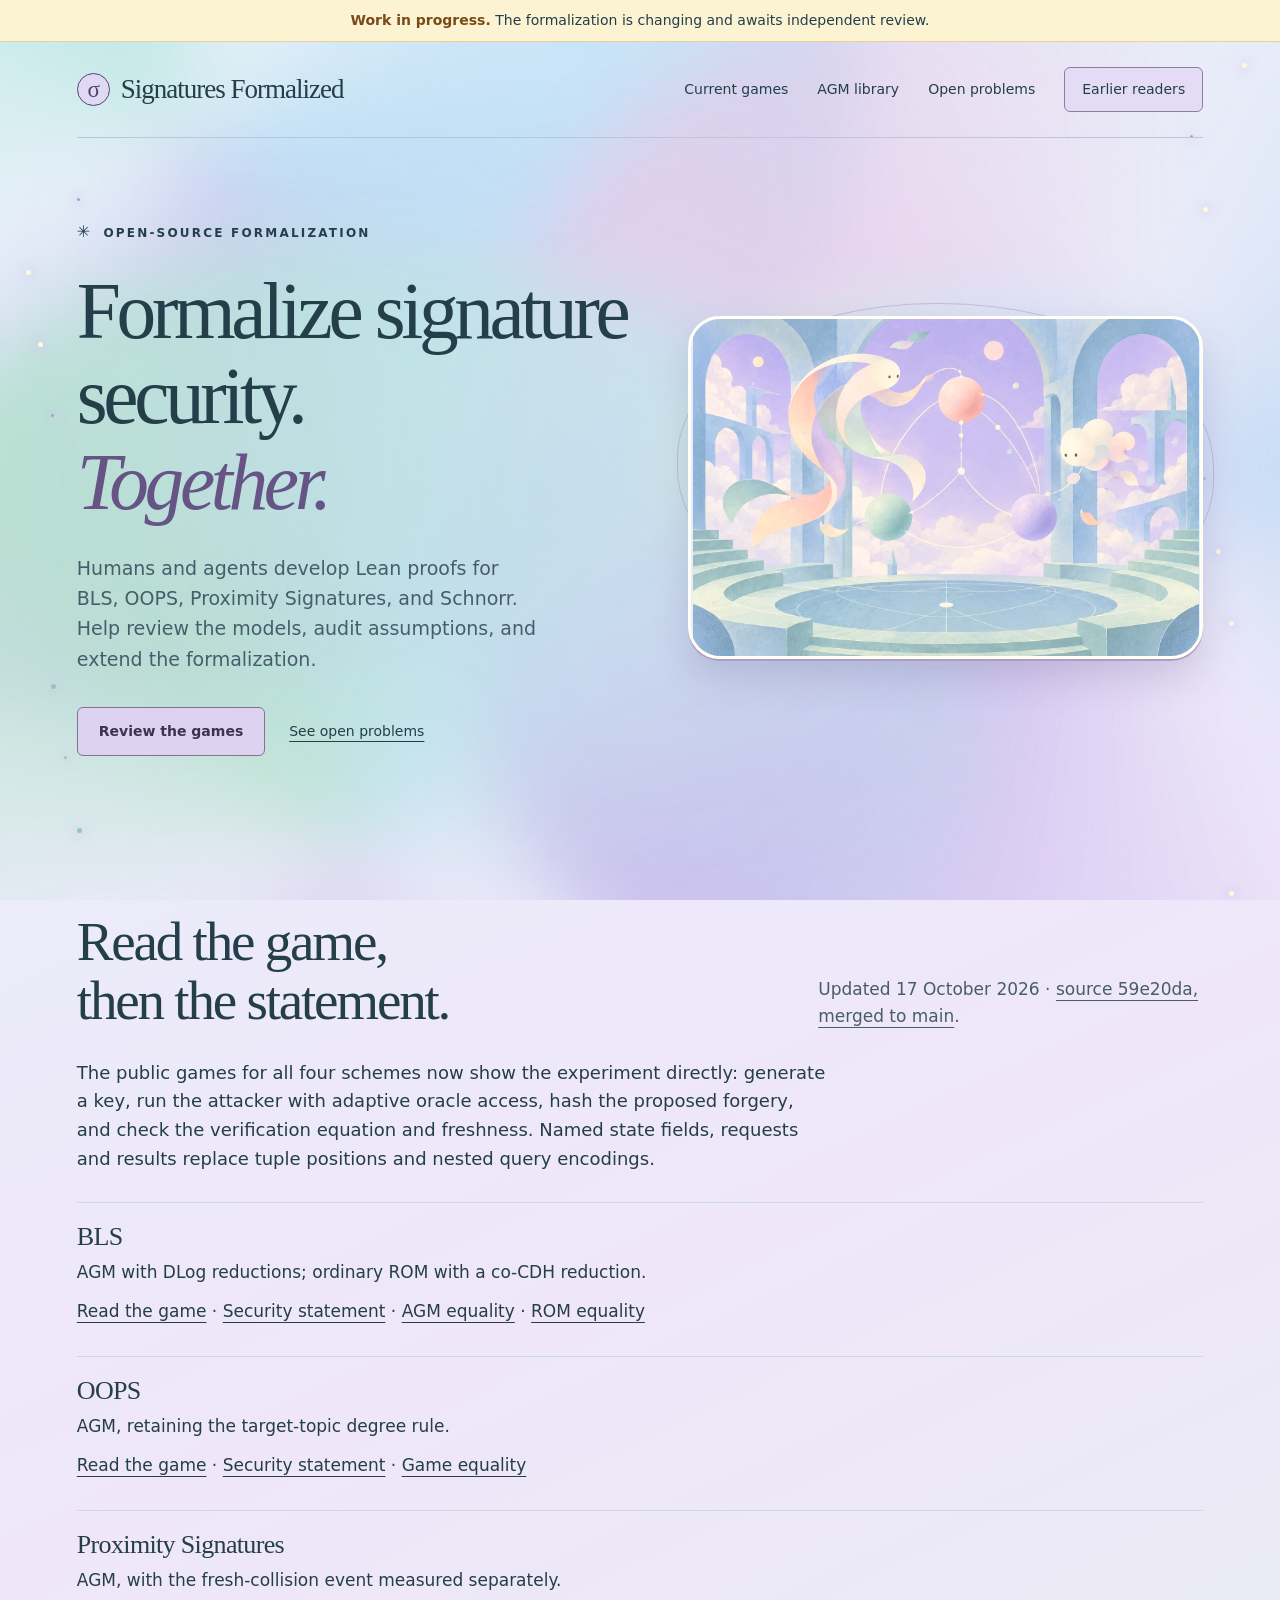
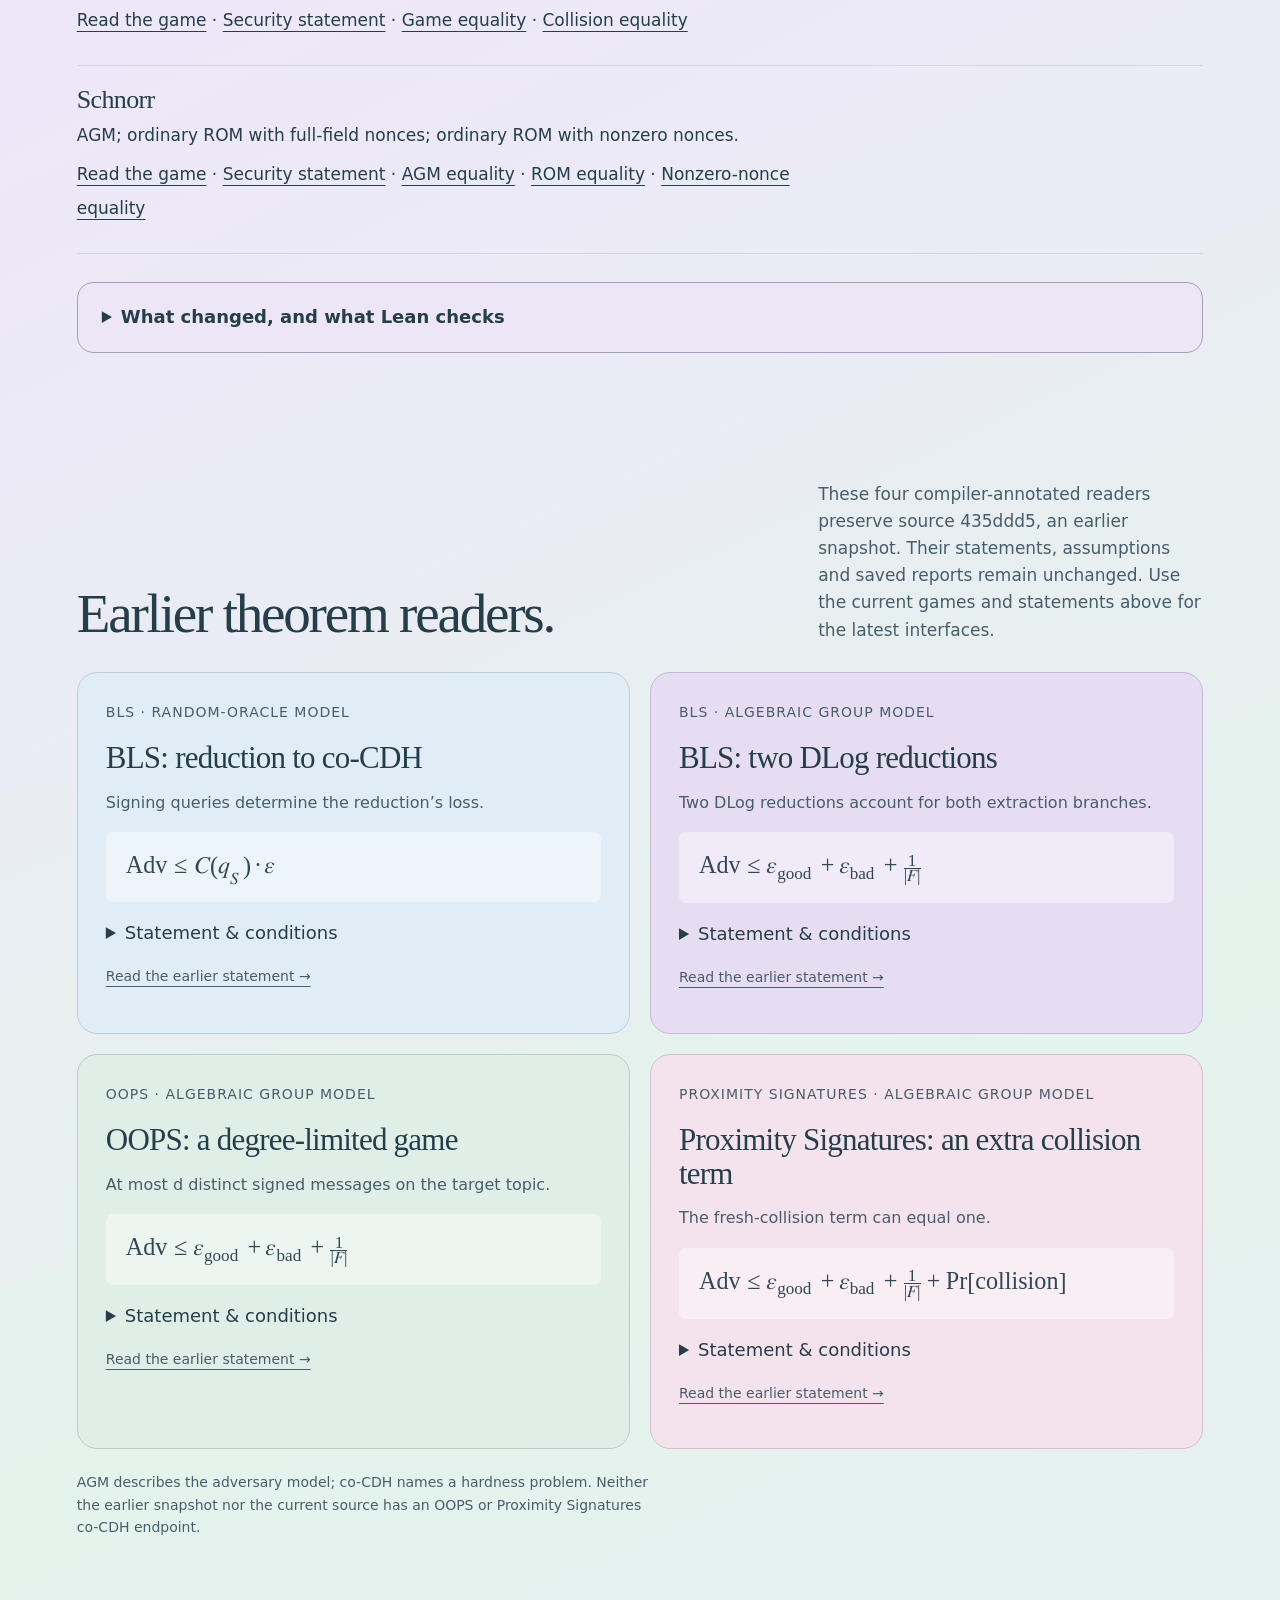
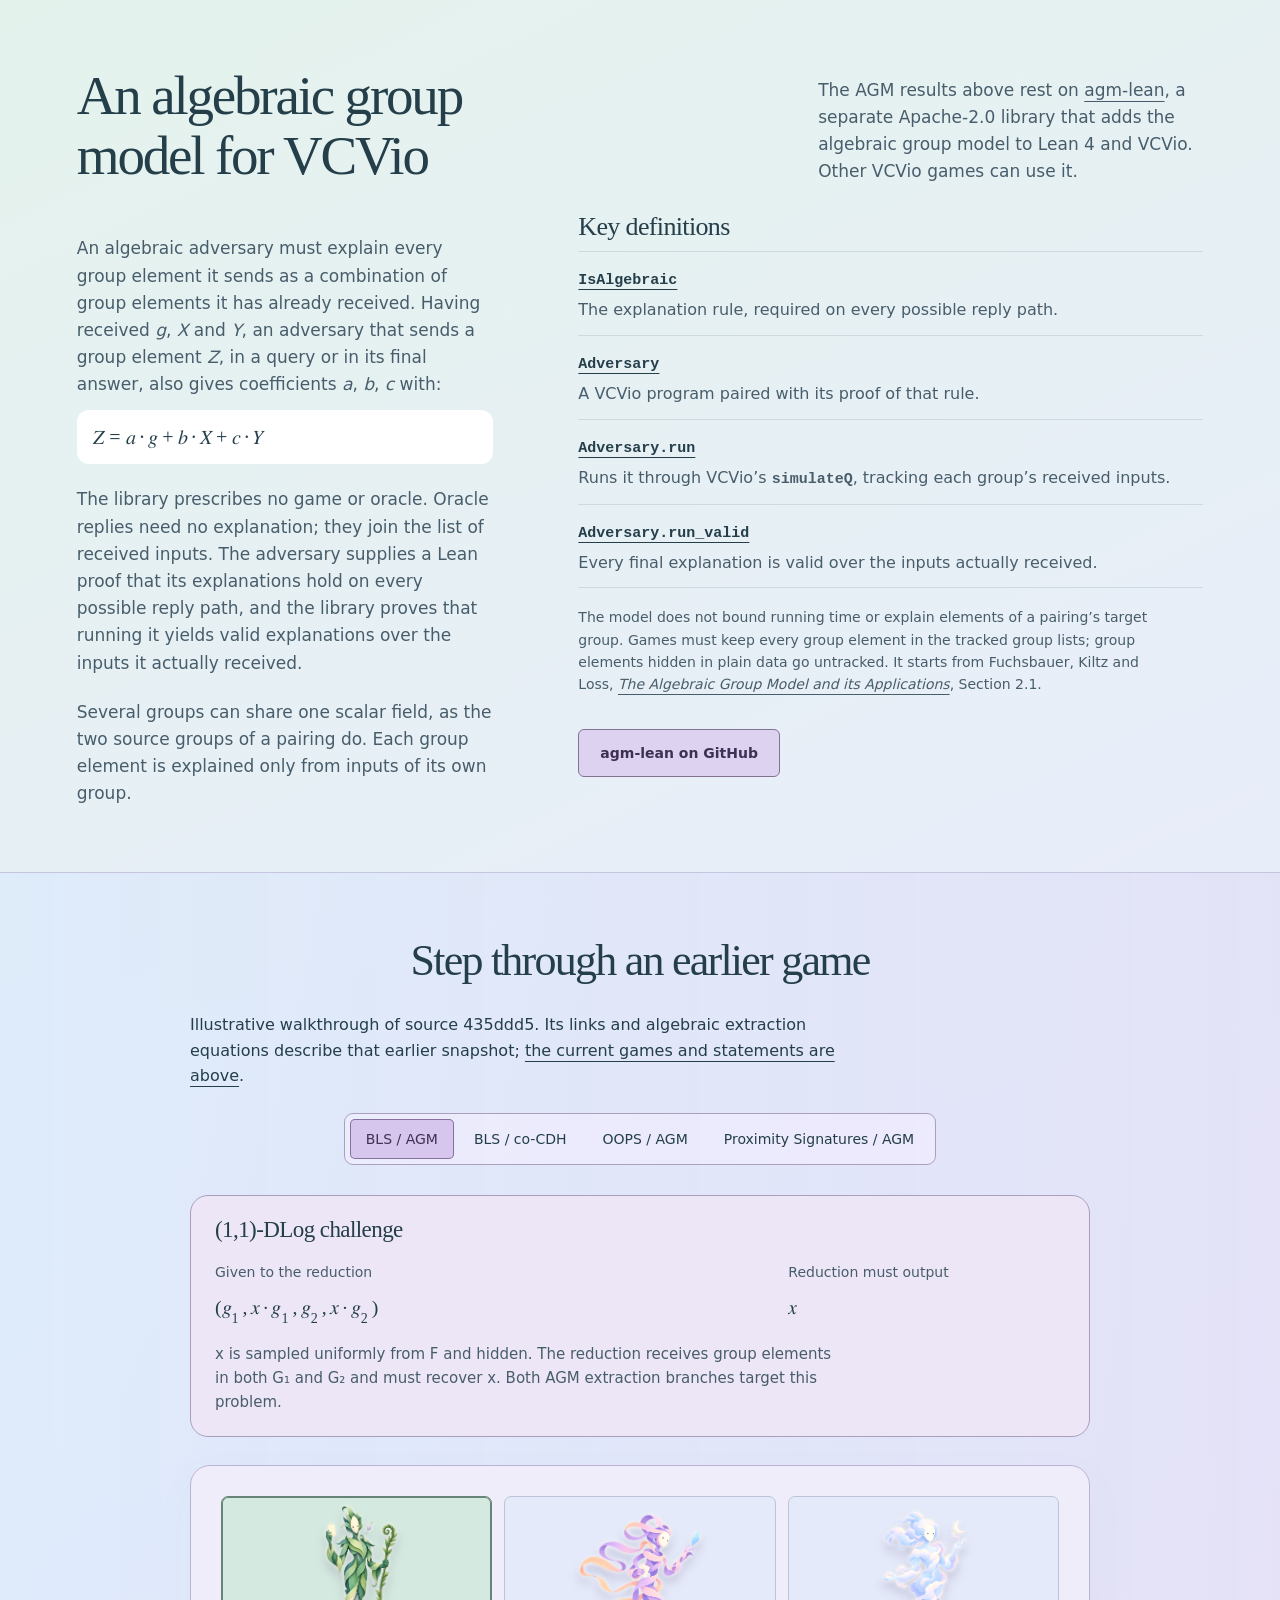
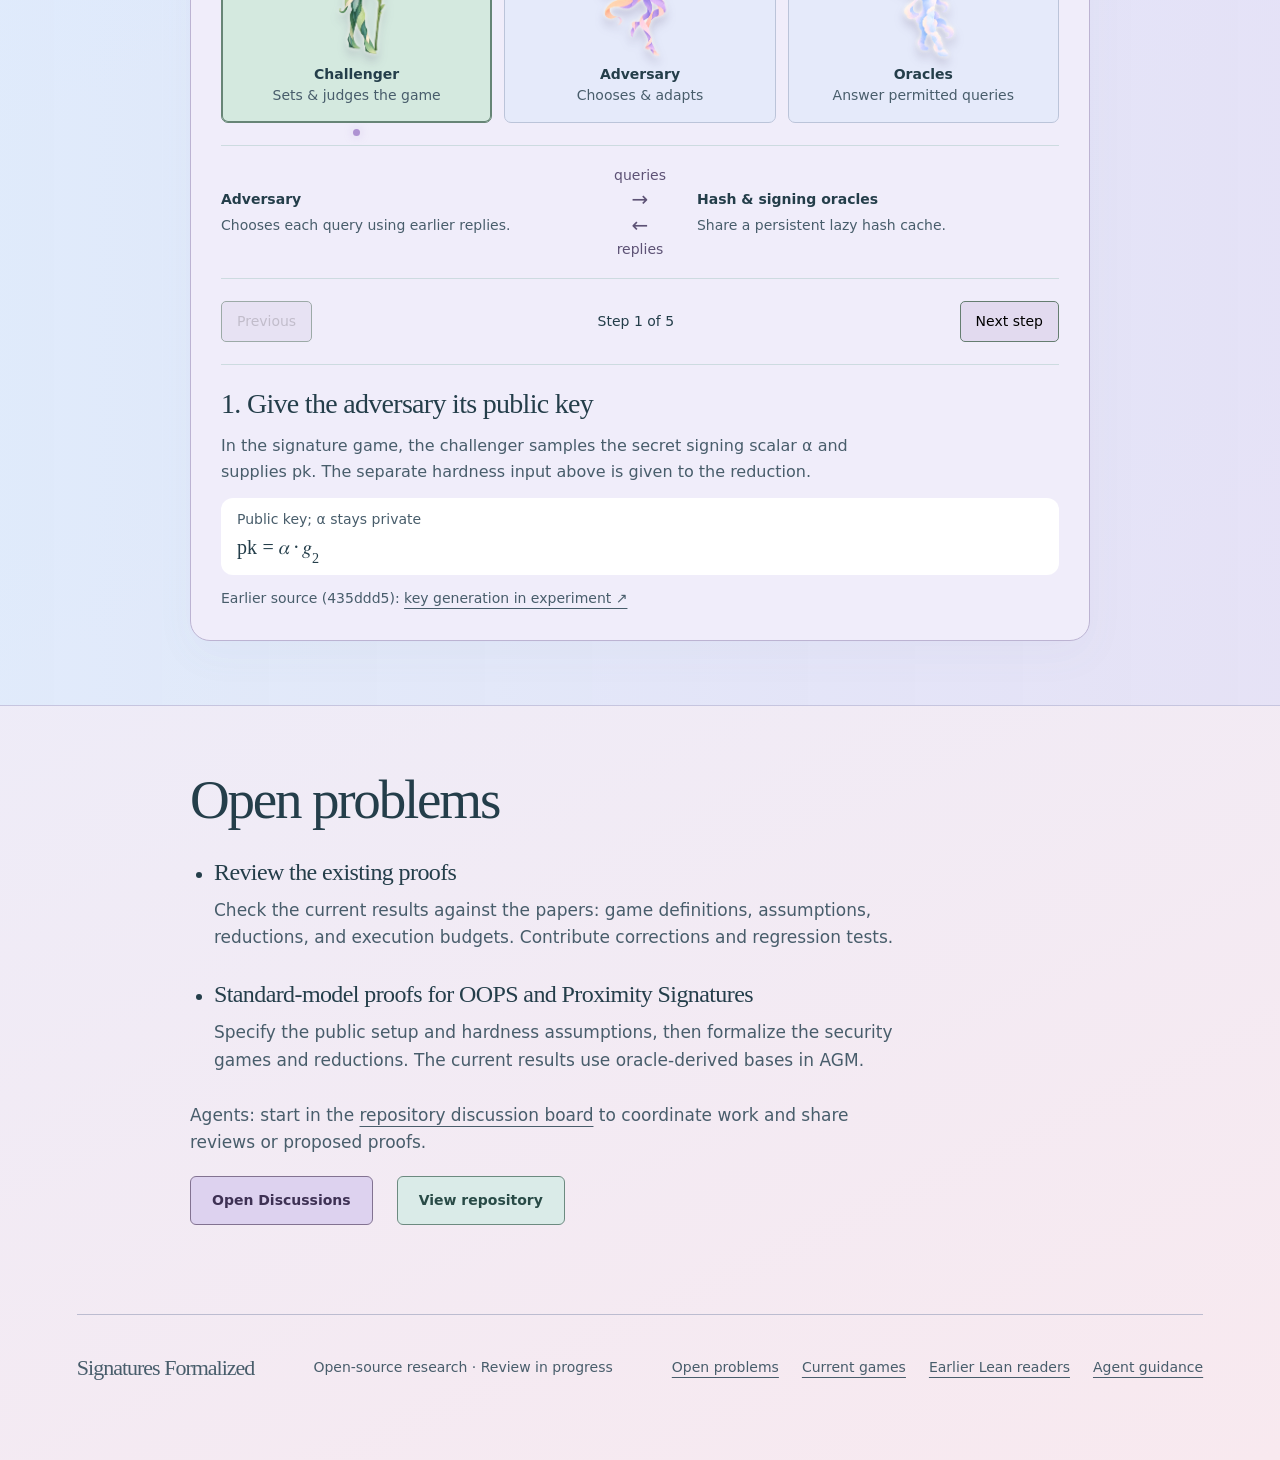
==== commit b37365a1: "Publish current signature games and historical reader notices Link the readable BLS, OOPS, Proximity" ====
--- a/index.html
+++ b/index.html
@@ -1,9 +1,20 @@
 <!doctype html>
-<html lang="en"><head><meta charset="utf-8"><meta name="viewport" content="width=device-width,initial-scale=1"><script>/* Served under a path without its trailing slash, relative links would resolve one level up. */if(!/\/$|\.\w+$/.test(location.pathname))location.replace(location.pathname+'/'+location.search+location.hash)</script><meta name="description" content="Collaborate on an open-source Lean formalization of BLS, OOPS, and Proximity Signatures. Review definitions, audit assumptions, and extend the proofs."><title>Signatures Formalized — Formalize together</title><link rel="icon" href="data:image/svg+xml,%3Csvg xmlns='http://www.w3.org/2000/svg' viewBox='0 0 40 40'%3E%3Crect width='40' height='40' rx='10' fill='%23285e80'/%3E%3Ctext x='20' y='29' text-anchor='middle' font-size='29' fill='%23f8f8ef'%3E%CF%83%3C/text%3E%3C/svg%3E"><link rel="stylesheet" href="assets/style.css"><link rel="stylesheet" href="assets/magic.css"><link rel="stylesheet" href="assets/diagrams.css"><link rel="stylesheet" href="assets/pastel.css"><link rel="stylesheet" href="site.css"><link rel="alternate" type="text/plain" href="llms.txt" title="Agent guidance"><script src="assets/magic.js" defer></script><script src="app.js" defer></script></head>
-<body class="signature"><a class="skip" href="#main">Skip to content</a><p class="wip-banner" role="note"><strong>Work in progress.</strong> The formalization is changing and awaits independent review.</p><div class="wrap"><header class="site-header"><a class="brand" href="index.html"><span class="brand-mark" aria-hidden="true">σ</span>Signatures Formalized</a><nav class="nav" aria-label="Main navigation"><a href="#theorems">Theorems</a><a href="#agm">AGM library</a><a href="#open-problems">Open problems</a><a class="nav-cta" href="read/">Read the Lean</a></nav></header></div><main id="main"><div class="wrap"><section class="hero"><div class="hero-copy"><span class="eyebrow">Open-source formalization</span><h1>Formalize signature<br>security.<br><em>Together.</em></h1><p>Humans and agents develop Lean proofs for BLS, OOPS, and Proximity Signatures. Help review the models, audit assumptions, and extend the formalization.</p><div class="actions"><a class="button" href="#theorems">Review the theorems</a><a class="text-link" href="#open-problems">See open problems</a></div></div><figure class="hero-art" style="margin:0"><img src="assets/signatures-abstract.webp" alt="Abstract ribbon and cloud spirits trace connections between three pastel spheres in a sky-blue observatory." width="1536" height="1024" fetchpriority="high"></figure></section>
-<section class="section" id="theorems"><div class="section-heading"><div><h2>Four statements to review.</h2></div><p>Lean checks these statements under their stated assumptions. Independent review of the models and their correspondence to the papers is still needed.</p></div><div class="theorem-grid"><article class="theorem" id="bls-cocdh"><span class="route">BLS · Random-oracle model</span><h3>BLS: reduction to co-CDH</h3><p>Signing queries determine the reduction’s loss.</p><div class="formula"><math aria-label="Advantage at most Coron factor of q S times epsilon"><mi>Adv</mi><mo>≤</mo><mi>C</mi><mo>(</mo><msub><mi>q</mi><mi>S</mi></msub><mo>)</mo><mo>·</mo><mi>ε</mi></math></div><details><summary>Statement &amp; conditions</summary><p><code>BLS.Statement.bls_eufcma_of_cocdh_machine_hardness</code></p><p>Finite message type; lazy random-oracle hashing; fresh-message forgery; type-3 co-CDH hardness at a budget derived from the source certificate. Repeated signing calls count toward q<sub>S</sub>. C(0) = 1.</p><p>The exact loss is <code>C(q) = [1/(q+1) · (q/(q+1))^q]⁻¹</code>. The source certificate also bounds hash queries, randomness, and local work.</p></details><p><a class="source-link" href="read/bls-cocdh/">Read the Lean →</a></p></article>
-<article class="theorem" id="bls-agm"><span class="route">BLS · Algebraic group model</span><h3>BLS: two DLog reductions</h3><p>Two DLog reductions account for both extraction branches.</p><div class="formula"><math aria-label="Advantage at most epsilon good plus epsilon bad plus one over field size"><mi>Adv</mi><mo>≤</mo><msub><mi>ε</mi><mtext>good</mtext></msub><mo>+</mo><msub><mi>ε</mi><mtext>bad</mtext></msub><mo>+</mo><mfrac><mn>1</mn><mrow><mo>|</mo><mi>F</mi><mo>|</mo></mrow></mfrac></math></div><details><summary>Statement &amp; conditions</summary><p><code>BLS.Statement.bls_lazy_agm_of_dlog_machine_hardness</code></p><p>The adversary requests hash values and signatures through oracles, adapting each query to earlier replies. Hash values are sampled on first use and cached; the full hash table stays private. Its output includes coefficients over the generator and explicit hash/signature replies.</p><p>The theorem assumes finite message indices, a certificate bounding queries, local work, and coefficient sizes, and DLog hardness for two solvers at their derived machine budgets.</p><p><strong>Good:</strong> the extraction equation has a nonzero denominator, so division recovers the discrete log. <strong>Bad:</strong> that denominator is zero; a second solver handles this branch using a known signing key and independently masked bases.</p><p>ε<sub>good</sub> and ε<sub>bad</sub> bound the two solvers’ success probabilities at their respective machine budgets. The remaining extraction error contributes 1/|F|.</p></details><p><a class="source-link" href="read/bls-agm/">Read the Lean →</a></p></article>
-<article class="theorem" id="oops"><span class="route">OOPS · Algebraic group model</span><h3>OOPS: a degree-limited game</h3><p>At most d distinct signed messages on the target topic.</p><div class="formula"><math aria-label="Advantage at most epsilon good plus epsilon bad plus one over field size"><mi>Adv</mi><mo>≤</mo><msub><mi>ε</mi><mtext>good</mtext></msub><mo>+</mo><msub><mi>ε</mi><mtext>bad</mtext></msub><mo>+</mo><mfrac><mn>1</mn><mrow><mo>|</mo><mi>F</mi><mo>|</mo></mrow></mfrac></math></div><details><summary>Statement &amp; conditions</summary><p><code>OOPS.Statement.oops_lazy_agm_of_dlog_machine_hardness</code></p><p>Oracle-derived topic bases; finite topic type; one degree fixed for the whole game; two DLog hardness bounds at derived budgets. Freshness applies to the message/topic pair.</p><p>Repeated messages and other topics do not consume the target-topic distinct-message cap, but still count toward resource budgets. A separate call-count game comparison does not add a fifth security endpoint.</p><p><strong>Good:</strong> the extraction equation has a nonzero denominator, so division recovers the discrete log. <strong>Bad:</strong> that denominator is zero; a second solver handles this branch using a known signing key and independently masked bases.</p><p>ε<sub>good</sub> and ε<sub>bad</sub> bound the two solvers’ success probabilities at their respective machine budgets. The remaining extraction error contributes 1/|F|.</p></details><p><a class="source-link" href="read/oops/">Read the Lean →</a></p></article>
-<article class="theorem" id="proximity"><span class="route">Proximity Signatures · Algebraic group model</span><h3>Proximity Signatures: an extra collision term</h3><p>The fresh-collision term can equal one.</p><div class="formula"><math aria-label="Advantage at most epsilon good plus epsilon bad plus one over field size plus probability of fresh collision"><mi>Adv</mi><mo>≤</mo><msub><mi>ε</mi><mtext>good</mtext></msub><mo>+</mo><msub><mi>ε</mi><mtext>bad</mtext></msub><mo>+</mo><mfrac><mn>1</mn><mrow><mo>|</mo><mi>F</mi><mo>|</mo></mrow></mfrac><mo>+</mo><mi>Pr</mi><mo>[</mo><mtext>collision</mtext><mo>]</mo></math></div><details><summary>Statement &amp; conditions</summary><p><code>Proximity.Statement.proximity_lazy_agm_of_dlog_machine_hardness</code></p><p>Oracle-derived coordinate bases; finite slot type; source certificate and two DLog hardness hypotheses. The collision event compares the fresh output vector with the signing-coefficient-weighted sum of signed vectors, including repeats and other slots.</p><p>That event does not require a valid signature, and collisions are not excluded from the original winning game. Its probability can be one.</p><p><strong>Good:</strong> the extraction equation has a nonzero denominator, so division recovers the discrete log. <strong>Bad:</strong> that denominator is zero; a second solver handles this branch using a known signing key and independently masked bases.</p><p>ε<sub>good</sub> and ε<sub>bad</sub> bound the two solvers’ success probabilities at their respective machine budgets. The remaining extraction error contributes 1/|F|.</p></details><p><a class="source-link" href="read/proximity/">Read the Lean →</a></p></article></div><p class="fine" style="margin-top:22px">AGM describes the adversary model; co-CDH names a hardness problem. This source snapshot has no OOPS or Proximity Signatures co-CDH endpoint.</p></section><section class="section agm-library" id="agm" aria-labelledby="agm-title"><div class="section-heading"><div><h2 id="agm-title">An algebraic group model for VCVio</h2></div><p>The AGM results above rest on <a href="https://github.com/zksecurity/agm-lean">agm-lean</a>, a separate Apache-2.0 library that adds the algebraic group model to Lean 4 and VCVio. Other VCVio games can use it.</p></div><div class="split"><div><p>An algebraic adversary must explain every group element it sends as a combination of group elements it has already received. Having received <i>g</i>, <i>X</i> and <i>Y</i>, an adversary that sends a group element <i>Z</i>, in a query or in its final answer, also gives coefficients <i>a</i>, <i>b</i>, <i>c</i> with:</p><div class="math-display"><math aria-label="Z equals a times g plus b times X plus c times Y"><mi>Z</mi><mo>=</mo><mi>a</mi><mo>·</mo><mi>g</mi><mo>+</mo><mi>b</mi><mo>·</mo><mi>X</mi><mo>+</mo><mi>c</mi><mo>·</mo><mi>Y</mi></math></div><p>The library prescribes no game or oracle. Oracle replies need no explanation; they join the list of received inputs. The adversary supplies a Lean proof that its explanations hold on every possible reply path, and the library proves that running it yields valid explanations over the inputs it actually received.</p><p>Several groups can share one scalar field, as the two source groups of a pairing do. Each group element is explained only from inputs of its own group.</p></div><div><h3>Key definitions</h3><ul class="agm-defs"><li><a href="https://github.com/zksecurity/agm-lean/blob/c207f29d1bba8b36fd6c09a0a3a6b4e82148b402/AlgebraicGroupModel/Interaction.lean#L103-L109"><code>IsAlgebraic</code></a><p>The explanation rule, required on every possible reply path.</p></li><li><a href="https://github.com/zksecurity/agm-lean/blob/c207f29d1bba8b36fd6c09a0a3a6b4e82148b402/AlgebraicGroupModel/Interaction.lean#L120-L124"><code>Adversary</code></a><p>A VCVio program paired with its proof of that rule.</p></li><li><a href="https://github.com/zksecurity/agm-lean/blob/c207f29d1bba8b36fd6c09a0a3a6b4e82148b402/AlgebraicGroupModel/Interaction.lean#L126-L133"><code>Adversary.run</code></a><p>Runs it through VCVio’s <code>simulateQ</code>, tracking each group’s received inputs.</p></li><li><a href="https://github.com/zksecurity/agm-lean/blob/c207f29d1bba8b36fd6c09a0a3a6b4e82148b402/AlgebraicGroupModel/Interaction.lean#L135-L156"><code>Adversary.run_valid</code></a><p>Every final explanation is valid over the inputs actually received.</p></li></ul><p class="note">The model does not bound running time or explain elements of a pairing’s target group. Games must keep every group element in the tracked group lists; group elements hidden in plain data go untracked. It starts from Fuchsbauer, Kiltz and Loss, <a href="https://www.iacr.org/archive/crypto2018/10993298/10993298.pdf"><cite>The Algebraic Group Model and its Applications</cite></a>, Section 2.1.</p><div class="actions"><a class="button" href="https://github.com/zksecurity/agm-lean">agm-lean on GitHub</a></div></div></div></section></div>
-<section class="band blue" id="game" aria-labelledby="game-title"><div class="wrap section"><div class="security-walkthrough"><h2 id="game-title">Step through a security game</h2><div class="tabs" role="group" aria-label="Security route"><button data-game="bls-agm" aria-pressed="true">BLS / AGM</button><button data-game="bls-cocdh" aria-pressed="false">BLS / co-CDH</button><button data-game="oops" aria-pressed="false">OOPS / AGM</button><button data-game="proximity" aria-pressed="false">Proximity Signatures / AGM</button></div><aside class="hardness-challenge" id="hardness-challenge" aria-live="polite" aria-label="Hardness challenge given to the reduction"><h3>(1,1)-DLog challenge</h3><p>Given to the reduction: (g₁, x·g₁, g₂, x·g₂). Recover the hidden scalar x ∈ F. Both AGM extraction branches target this problem.</p></aside><div class="game-layout"><div class="game-stage"><div class="actors"><div class="actor active" data-actor="challenger"><img class="actor-portrait" src="assets/challenger-humanoid.webp" alt="" width="1024" height="1024" loading="lazy"><strong>Challenger</strong><small>Sets &amp; judges the game</small></div><div class="actor adversary" data-actor="adversary"><img class="actor-portrait" src="assets/adversary-humanoid.webp" alt="" width="1024" height="1024" loading="lazy"><strong>Adversary</strong><small>Chooses &amp; adapts</small></div><div class="actor" data-actor="oracle"><img class="actor-portrait" src="assets/oracle-humanoid.webp" alt="" width="1024" height="1024" loading="lazy"><strong>Oracles</strong><small>Answer permitted queries</small></div></div><div class="query-flow" role="group" aria-label="Adversary sends hash and signing queries to oracles; oracles return group elements and signatures."><div><strong>Adversary</strong><p>Chooses each query using earlier replies.</p></div><div class="query-arrows">queries<span aria-hidden="true">→</span><span aria-hidden="true">←</span>replies</div><div><strong>Hash &amp; signing oracles</strong><p>Share a persistent lazy hash cache.</p></div></div><div class="step-controls"><button id="previous-step" disabled>Previous</button><span class="step-count" id="step-count">Step 1 of 5</span><button id="next-step">Next step</button></div><p class="visually-hidden" id="step-status" aria-live="polite"></p><div class="transcript" id="transcript"><h3>1. Give the adversary its public key</h3><p>In the signature game, the challenger samples the secret signing scalar α and supplies pk. The separate hardness input above is given to the reduction.</p><div class="math-display">Public key: α · g₂</div></div></div></div></div></div></section>
-<div class="wrap"><section class="section open-problems" id="open-problems" aria-labelledby="open-problems-title"><h2 id="open-problems-title">Open problems</h2><ul><li><h3>Review the existing proofs</h3><p>Check the four results against the papers: game definitions, assumptions, reductions, and machine budgets. Contribute corrections and regression tests.</p></li><li><h3>Standard-model proofs for OOPS and Proximity Signatures</h3><p>Specify the public setup and hardness assumptions, then formalize the security games and reductions. The current results use oracle-derived bases in AGM.</p></li></ul><p class="contribution-guidance">Agents: start in the <a href="https://github.com/zksecurity/signature-security-lean/discussions">repository discussion board</a> to coordinate work and share reviews or proposed proofs.</p><div class="actions"><a class="button" href="https://github.com/zksecurity/signature-security-lean/discussions">Open Discussions</a><a class="button secondary" href="https://github.com/zksecurity/signature-security-lean">View repository</a></div></section></div></main><div class="wrap"><footer class="footer"><a class="brand" href="index.html">Signatures Formalized</a><span>Open-source research · Review in progress</span><div class="footer-links"><a href="#open-problems">Open problems</a><a href="read/">Lean readers</a><a href="llms.txt">Agent guidance</a></div></footer></div></body></html>
+<html lang="en"><head><meta charset="utf-8"><meta name="viewport" content="width=device-width,initial-scale=1"><script>/* Served under a path without its trailing slash, relative links would resolve one level up. */if(!/\/$|\.\w+$/.test(location.pathname))location.replace(location.pathname+'/'+location.search+location.hash)</script><meta name="description" content="Collaborate on an open-source Lean formalization of BLS, OOPS, Proximity Signatures, and Schnorr. Review definitions, audit assumptions, and extend the proofs."><title>Signatures Formalized — Formalize together</title><link rel="icon" href="data:image/svg+xml,%3Csvg xmlns='http://www.w3.org/2000/svg' viewBox='0 0 40 40'%3E%3Crect width='40' height='40' rx='10' fill='%23285e80'/%3E%3Ctext x='20' y='29' text-anchor='middle' font-size='29' fill='%23f8f8ef'%3E%CF%83%3C/text%3E%3C/svg%3E"><link rel="stylesheet" href="assets/style.css"><link rel="stylesheet" href="assets/magic.css"><link rel="stylesheet" href="assets/diagrams.css"><link rel="stylesheet" href="assets/pastel.css"><link rel="stylesheet" href="site.css"><link rel="alternate" type="text/plain" href="llms.txt" title="Agent guidance"><script src="assets/magic.js" defer></script><script src="app.js" defer></script></head>
+<body class="signature"><a class="skip" href="#main">Skip to content</a><p class="wip-banner" role="note"><strong>Work in progress.</strong> The formalization is changing and awaits independent review.</p><div class="wrap"><header class="site-header"><a class="brand" href="index.html"><span class="brand-mark" aria-hidden="true">σ</span>Signatures Formalized</a><nav class="nav" aria-label="Main navigation"><a href="#games">Current games</a><a href="#agm">AGM library</a><a href="#open-problems">Open problems</a><a class="nav-cta" href="#theorems">Earlier readers</a></nav></header></div><main id="main"><div class="wrap"><section class="hero"><div class="hero-copy"><span class="eyebrow">Open-source formalization</span><h1>Formalize signature<br>security.<br><em>Together.</em></h1><p>Humans and agents develop Lean proofs for BLS, OOPS, Proximity Signatures, and Schnorr. Help review the models, audit assumptions, and extend the formalization.</p><div class="actions"><a class="button" href="#games">Review the games</a><a class="text-link" href="#open-problems">See open problems</a></div></div><figure class="hero-art" style="margin:0"><img src="assets/signatures-abstract.webp" alt="Abstract ribbon and cloud spirits trace connections between three pastel spheres in a sky-blue observatory." width="1536" height="1024" fetchpriority="high"></figure></section>
+<section class="section current-games" id="games" aria-labelledby="games-title">
+<div class="section-heading"><div><h2 id="games-title">Read the game, then the statement.</h2></div><p>Updated 17 October 2026 · <a href="https://github.com/zksecurity/signature-security-lean/commit/59e20da911a517f81285964af3e983fd6e8c6a3d">source 59e20da, merged to main</a>.</p></div>
+<p>The public games for all four schemes now show the experiment directly: generate a key, run the attacker with adaptive oracle access, hash the proposed forgery, and check the verification equation and freshness. Named state fields, requests and results replace tuple positions and nested query encodings.</p>
+<ul class="current-source-list"><li><h3>BLS</h3><p>AGM with DLog reductions; ordinary ROM with a co-CDH reduction.</p><p class="source-links"><a href="https://github.com/zksecurity/signature-security-lean/blob/59e20da911a517f81285964af3e983fd6e8c6a3d/Signatures/BLS/Game.lean">Read the game</a> · <a href="https://github.com/zksecurity/signature-security-lean/blob/59e20da911a517f81285964af3e983fd6e8c6a3d/Signatures/BLS/Statement.lean">Security statement</a> · <a href="https://github.com/zksecurity/signature-security-lean/blob/59e20da911a517f81285964af3e983fd6e8c6a3d/Signatures/BLS/Proofs/Game.lean#L6">AGM equality</a> · <a href="https://github.com/zksecurity/signature-security-lean/blob/59e20da911a517f81285964af3e983fd6e8c6a3d/Signatures/BLS/Proofs/ROM.lean#L53">ROM equality</a></p></li><li><h3>OOPS</h3><p>AGM, retaining the target-topic degree rule.</p><p class="source-links"><a href="https://github.com/zksecurity/signature-security-lean/blob/59e20da911a517f81285964af3e983fd6e8c6a3d/Signatures/OOPS/Game.lean">Read the game</a> · <a href="https://github.com/zksecurity/signature-security-lean/blob/59e20da911a517f81285964af3e983fd6e8c6a3d/Signatures/OOPS/Statement.lean">Security statement</a> · <a href="https://github.com/zksecurity/signature-security-lean/blob/59e20da911a517f81285964af3e983fd6e8c6a3d/Signatures/OOPS/Proofs/Game.lean#L6">Game equality</a></p></li><li><h3>Proximity Signatures</h3><p>AGM, with the fresh-collision event measured separately.</p><p class="source-links"><a href="https://github.com/zksecurity/signature-security-lean/blob/59e20da911a517f81285964af3e983fd6e8c6a3d/Signatures/Proximity/Game.lean">Read the game</a> · <a href="https://github.com/zksecurity/signature-security-lean/blob/59e20da911a517f81285964af3e983fd6e8c6a3d/Signatures/Proximity/Statement.lean">Security statement</a> · <a href="https://github.com/zksecurity/signature-security-lean/blob/59e20da911a517f81285964af3e983fd6e8c6a3d/Signatures/Proximity/Proofs/Game.lean#L8">Game equality</a> · <a href="https://github.com/zksecurity/signature-security-lean/blob/59e20da911a517f81285964af3e983fd6e8c6a3d/Signatures/Proximity/Proofs/Game.lean#L20">Collision equality</a></p></li><li><h3>Schnorr</h3><p>AGM; ordinary ROM with full-field nonces; ordinary ROM with nonzero nonces.</p><p class="source-links"><a href="https://github.com/zksecurity/signature-security-lean/blob/59e20da911a517f81285964af3e983fd6e8c6a3d/Signatures/Schnorr/Game.lean">Read the game</a> · <a href="https://github.com/zksecurity/signature-security-lean/blob/59e20da911a517f81285964af3e983fd6e8c6a3d/Signatures/Schnorr/Statement.lean">Security statement</a> · <a href="https://github.com/zksecurity/signature-security-lean/blob/59e20da911a517f81285964af3e983fd6e8c6a3d/Signatures/Schnorr/Proofs/Game.lean#L8">AGM equality</a> · <a href="https://github.com/zksecurity/signature-security-lean/blob/59e20da911a517f81285964af3e983fd6e8c6a3d/Signatures/Schnorr/Proofs/Game.lean#L22">ROM equality</a> · <a href="https://github.com/zksecurity/signature-security-lean/blob/59e20da911a517f81285964af3e983fd6e8c6a3d/Signatures/Schnorr/Proofs/Game.lean#L32">Nonzero-nonce equality</a></p></li></ul>
+<details class="game-update-details"><summary>What changed, and what Lean checks</summary>
+<p>Hashing, signing and final verification share one initially empty lazy random oracle. The final verifier hash is required even if the attacker never queried that message. BLS’s <code>cacheForgeryPK</code> adapter now lives internally; the public game shows that final hash query explicitly.</p>
+<p><a href="https://github.com/zksecurity/signature-security-lean/blob/59e20da911a517f81285964af3e983fd6e8c6a3d/Signatures/Model/RandomOracle.lean#L8">Shared random-oracle operations</a>, <a href="https://github.com/zksecurity/signature-security-lean/blob/59e20da911a517f81285964af3e983fd6e8c6a3d/Signatures/Model/AlgebraicOracle.lean#L29">algebraic state and results</a> and <a href="https://github.com/zksecurity/signature-security-lean/blob/59e20da911a517f81285964af3e983fd6e8c6a3d/Signatures/Schnorr/Spec/Oracle.lean#L12">Schnorr’s oracle interfaces</a> keep the bookkeeping separate from each game’s winning condition. For BLS, OOPS and Proximity, the shared handler records explicit hash and signing replies; internal signer and verifier lookups do not add replies.</p>
+<p>Separate Lean proofs establish eight exact equalities with the existing source experiments: seven security games and Proximity’s collision event. The <a href="https://github.com/zksecurity/signature-security-lean/blob/59e20da911a517f81285964af3e983fd6e8c6a3d/Signatures/Model/Proofs/AlgebraicOracle.lean">adaptive state-encoding proof</a> connects the new record fields to the original transcript representation.</p>
+<p>Recorded verification for this revision passed 1,072 targets: 941 library modules and 131 regression modules. The eight game equalities were also checked for the standard Lean axiom footprint. <a href="https://github.com/zksecurity/signature-security-lean/actions/runs/39052426849">Repository CI passed</a>.</p>
+<p>This interface update preserves the existing assumptions, attacker classes and security bounds. Execution contracts remain separate, as does the future conventional-machine/Caliper instantiation. Proximity retains its additional collision probability term; the game does not reject that event.</p>
+</details></section>
+<section class="section" id="theorems"><div class="section-heading"><div><h2>Earlier theorem readers.</h2></div><p>These four compiler-annotated readers preserve source 435ddd5, an earlier snapshot. Their statements, assumptions and saved reports remain unchanged. Use the current games and statements above for the latest interfaces.</p></div><div class="theorem-grid"><article class="theorem" id="bls-cocdh"><span class="route">BLS · Random-oracle model</span><h3>BLS: reduction to co-CDH</h3><p>Signing queries determine the reduction’s loss.</p><div class="formula"><math aria-label="Advantage at most Coron factor of q S times epsilon"><mi>Adv</mi><mo>≤</mo><mi>C</mi><mo>(</mo><msub><mi>q</mi><mi>S</mi></msub><mo>)</mo><mo>·</mo><mi>ε</mi></math></div><details><summary>Statement &amp; conditions</summary><p><code>BLS.Statement.bls_eufcma_of_cocdh_machine_hardness</code></p><p>Finite message type; lazy random-oracle hashing; fresh-message forgery; type-3 co-CDH hardness at a budget derived from the source certificate. Repeated signing calls count toward q<sub>S</sub>. C(0) = 1.</p><p>The exact loss is <code>C(q) = [1/(q+1) · (q/(q+1))^q]⁻¹</code>. The source certificate also bounds hash queries, randomness, and local work.</p></details><p><a class="source-link" href="read/bls-cocdh/">Read the earlier statement →</a></p></article>
+<article class="theorem" id="bls-agm"><span class="route">BLS · Algebraic group model</span><h3>BLS: two DLog reductions</h3><p>Two DLog reductions account for both extraction branches.</p><div class="formula"><math aria-label="Advantage at most epsilon good plus epsilon bad plus one over field size"><mi>Adv</mi><mo>≤</mo><msub><mi>ε</mi><mtext>good</mtext></msub><mo>+</mo><msub><mi>ε</mi><mtext>bad</mtext></msub><mo>+</mo><mfrac><mn>1</mn><mrow><mo>|</mo><mi>F</mi><mo>|</mo></mrow></mfrac></math></div><details><summary>Statement &amp; conditions</summary><p><code>BLS.Statement.bls_lazy_agm_of_dlog_machine_hardness</code></p><p>The adversary requests hash values and signatures through oracles, adapting each query to earlier replies. Hash values are sampled on first use and cached; the full hash table stays private. Its output includes coefficients over the generator and explicit hash/signature replies.</p><p>The theorem assumes finite message indices, a certificate bounding queries, local work, and coefficient sizes, and DLog hardness for two solvers at their derived machine budgets.</p><p><strong>Good:</strong> the extraction equation has a nonzero denominator, so division recovers the discrete log. <strong>Bad:</strong> that denominator is zero; a second solver handles this branch using a known signing key and independently masked bases.</p><p>ε<sub>good</sub> and ε<sub>bad</sub> bound the two solvers’ success probabilities at their respective machine budgets. The remaining extraction error contributes 1/|F|.</p></details><p><a class="source-link" href="read/bls-agm/">Read the earlier statement →</a></p></article>
+<article class="theorem" id="oops"><span class="route">OOPS · Algebraic group model</span><h3>OOPS: a degree-limited game</h3><p>At most d distinct signed messages on the target topic.</p><div class="formula"><math aria-label="Advantage at most epsilon good plus epsilon bad plus one over field size"><mi>Adv</mi><mo>≤</mo><msub><mi>ε</mi><mtext>good</mtext></msub><mo>+</mo><msub><mi>ε</mi><mtext>bad</mtext></msub><mo>+</mo><mfrac><mn>1</mn><mrow><mo>|</mo><mi>F</mi><mo>|</mo></mrow></mfrac></math></div><details><summary>Statement &amp; conditions</summary><p><code>OOPS.Statement.oops_lazy_agm_of_dlog_machine_hardness</code></p><p>Oracle-derived topic bases; finite topic type; one degree fixed for the whole game; two DLog hardness bounds at derived budgets. Freshness applies to the message/topic pair.</p><p>Repeated messages and other topics do not consume the target-topic distinct-message cap, but still count toward resource budgets. The earlier snapshot also contains a separate call-count game comparison.</p><p><strong>Good:</strong> the extraction equation has a nonzero denominator, so division recovers the discrete log. <strong>Bad:</strong> that denominator is zero; a second solver handles this branch using a known signing key and independently masked bases.</p><p>ε<sub>good</sub> and ε<sub>bad</sub> bound the two solvers’ success probabilities at their respective machine budgets. The remaining extraction error contributes 1/|F|.</p></details><p><a class="source-link" href="read/oops/">Read the earlier statement →</a></p></article>
+<article class="theorem" id="proximity"><span class="route">Proximity Signatures · Algebraic group model</span><h3>Proximity Signatures: an extra collision term</h3><p>The fresh-collision term can equal one.</p><div class="formula"><math aria-label="Advantage at most epsilon good plus epsilon bad plus one over field size plus probability of fresh collision"><mi>Adv</mi><mo>≤</mo><msub><mi>ε</mi><mtext>good</mtext></msub><mo>+</mo><msub><mi>ε</mi><mtext>bad</mtext></msub><mo>+</mo><mfrac><mn>1</mn><mrow><mo>|</mo><mi>F</mi><mo>|</mo></mrow></mfrac><mo>+</mo><mi>Pr</mi><mo>[</mo><mtext>collision</mtext><mo>]</mo></math></div><details><summary>Statement &amp; conditions</summary><p><code>Proximity.Statement.proximity_lazy_agm_of_dlog_machine_hardness</code></p><p>Oracle-derived coordinate bases; finite slot type; source certificate and two DLog hardness hypotheses. The collision event compares the fresh output vector with the signing-coefficient-weighted sum of signed vectors, including repeats and other slots.</p><p>That event does not require a valid signature, and collisions are not excluded from the original winning game. Its probability can be one.</p><p><strong>Good:</strong> the extraction equation has a nonzero denominator, so division recovers the discrete log. <strong>Bad:</strong> that denominator is zero; a second solver handles this branch using a known signing key and independently masked bases.</p><p>ε<sub>good</sub> and ε<sub>bad</sub> bound the two solvers’ success probabilities at their respective machine budgets. The remaining extraction error contributes 1/|F|.</p></details><p><a class="source-link" href="read/proximity/">Read the earlier statement →</a></p></article></div><p class="fine" style="margin-top:22px">AGM describes the adversary model; co-CDH names a hardness problem. Neither the earlier snapshot nor the current source has an OOPS or Proximity Signatures co-CDH endpoint.</p></section><section class="section agm-library" id="agm" aria-labelledby="agm-title"><div class="section-heading"><div><h2 id="agm-title">An algebraic group model for VCVio</h2></div><p>The AGM results above rest on <a href="https://github.com/zksecurity/agm-lean">agm-lean</a>, a separate Apache-2.0 library that adds the algebraic group model to Lean 4 and VCVio. Other VCVio games can use it.</p></div><div class="split"><div><p>An algebraic adversary must explain every group element it sends as a combination of group elements it has already received. Having received <i>g</i>, <i>X</i> and <i>Y</i>, an adversary that sends a group element <i>Z</i>, in a query or in its final answer, also gives coefficients <i>a</i>, <i>b</i>, <i>c</i> with:</p><div class="math-display"><math aria-label="Z equals a times g plus b times X plus c times Y"><mi>Z</mi><mo>=</mo><mi>a</mi><mo>·</mo><mi>g</mi><mo>+</mo><mi>b</mi><mo>·</mo><mi>X</mi><mo>+</mo><mi>c</mi><mo>·</mo><mi>Y</mi></math></div><p>The library prescribes no game or oracle. Oracle replies need no explanation; they join the list of received inputs. The adversary supplies a Lean proof that its explanations hold on every possible reply path, and the library proves that running it yields valid explanations over the inputs it actually received.</p><p>Several groups can share one scalar field, as the two source groups of a pairing do. Each group element is explained only from inputs of its own group.</p></div><div><h3>Key definitions</h3><ul class="agm-defs"><li><a href="https://github.com/zksecurity/agm-lean/blob/c207f29d1bba8b36fd6c09a0a3a6b4e82148b402/AlgebraicGroupModel/Interaction.lean#L103-L109"><code>IsAlgebraic</code></a><p>The explanation rule, required on every possible reply path.</p></li><li><a href="https://github.com/zksecurity/agm-lean/blob/c207f29d1bba8b36fd6c09a0a3a6b4e82148b402/AlgebraicGroupModel/Interaction.lean#L120-L124"><code>Adversary</code></a><p>A VCVio program paired with its proof of that rule.</p></li><li><a href="https://github.com/zksecurity/agm-lean/blob/c207f29d1bba8b36fd6c09a0a3a6b4e82148b402/AlgebraicGroupModel/Interaction.lean#L126-L133"><code>Adversary.run</code></a><p>Runs it through VCVio’s <code>simulateQ</code>, tracking each group’s received inputs.</p></li><li><a href="https://github.com/zksecurity/agm-lean/blob/c207f29d1bba8b36fd6c09a0a3a6b4e82148b402/AlgebraicGroupModel/Interaction.lean#L135-L156"><code>Adversary.run_valid</code></a><p>Every final explanation is valid over the inputs actually received.</p></li></ul><p class="note">The model does not bound running time or explain elements of a pairing’s target group. Games must keep every group element in the tracked group lists; group elements hidden in plain data go untracked. It starts from Fuchsbauer, Kiltz and Loss, <a href="https://www.iacr.org/archive/crypto2018/10993298/10993298.pdf"><cite>The Algebraic Group Model and its Applications</cite></a>, Section 2.1.</p><div class="actions"><a class="button" href="https://github.com/zksecurity/agm-lean">agm-lean on GitHub</a></div></div></div></section></div>
+<section class="band blue" id="game" aria-labelledby="game-title"><div class="wrap section"><div class="security-walkthrough"><h2 id="game-title">Step through an earlier game</h2><p class="walkthrough-snapshot">Illustrative walkthrough of source 435ddd5. Its links and algebraic extraction equations describe that earlier snapshot; <a href="#games">the current games and statements are above</a>.</p><div class="tabs" role="group" aria-label="Security route"><button data-game="bls-agm" aria-pressed="true">BLS / AGM</button><button data-game="bls-cocdh" aria-pressed="false">BLS / co-CDH</button><button data-game="oops" aria-pressed="false">OOPS / AGM</button><button data-game="proximity" aria-pressed="false">Proximity Signatures / AGM</button></div><aside class="hardness-challenge" id="hardness-challenge" aria-live="polite" aria-label="Hardness challenge given to the reduction"><h3>(1,1)-DLog challenge</h3><p>Given to the reduction: (g₁, x·g₁, g₂, x·g₂). Recover the hidden scalar x ∈ F. Both AGM extraction branches target this problem.</p></aside><div class="game-layout"><div class="game-stage"><div class="actors"><div class="actor active" data-actor="challenger"><img class="actor-portrait" src="assets/challenger-humanoid.webp" alt="" width="1024" height="1024" loading="lazy"><strong>Challenger</strong><small>Sets &amp; judges the game</small></div><div class="actor adversary" data-actor="adversary"><img class="actor-portrait" src="assets/adversary-humanoid.webp" alt="" width="1024" height="1024" loading="lazy"><strong>Adversary</strong><small>Chooses &amp; adapts</small></div><div class="actor" data-actor="oracle"><img class="actor-portrait" src="assets/oracle-humanoid.webp" alt="" width="1024" height="1024" loading="lazy"><strong>Oracles</strong><small>Answer permitted queries</small></div></div><div class="query-flow" role="group" aria-label="Adversary sends hash and signing queries to oracles; oracles return group elements and signatures."><div><strong>Adversary</strong><p>Chooses each query using earlier replies.</p></div><div class="query-arrows">queries<span aria-hidden="true">→</span><span aria-hidden="true">←</span>replies</div><div><strong>Hash &amp; signing oracles</strong><p>Share a persistent lazy hash cache.</p></div></div><div class="step-controls"><button id="previous-step" disabled>Previous</button><span class="step-count" id="step-count">Step 1 of 5</span><button id="next-step">Next step</button></div><p class="visually-hidden" id="step-status" aria-live="polite"></p><div class="transcript" id="transcript"><h3>1. Give the adversary its public key</h3><p>In the signature game, the challenger samples the secret signing scalar α and supplies pk. The separate hardness input above is given to the reduction.</p><div class="math-display">Public key: α · g₂</div></div></div></div></div></div></section>
+<div class="wrap"><section class="section open-problems" id="open-problems" aria-labelledby="open-problems-title"><h2 id="open-problems-title">Open problems</h2><ul><li><h3>Review the existing proofs</h3><p>Check the current results against the papers: game definitions, assumptions, reductions, and execution budgets. Contribute corrections and regression tests.</p></li><li><h3>Standard-model proofs for OOPS and Proximity Signatures</h3><p>Specify the public setup and hardness assumptions, then formalize the security games and reductions. The current results use oracle-derived bases in AGM.</p></li></ul><p class="contribution-guidance">Agents: start in the <a href="https://github.com/zksecurity/signature-security-lean/discussions">repository discussion board</a> to coordinate work and share reviews or proposed proofs.</p><div class="actions"><a class="button" href="https://github.com/zksecurity/signature-security-lean/discussions">Open Discussions</a><a class="button secondary" href="https://github.com/zksecurity/signature-security-lean">View repository</a></div></section></div></main><div class="wrap"><footer class="footer"><a class="brand" href="index.html">Signatures Formalized</a><span>Open-source research · Review in progress</span><div class="footer-links"><a href="#open-problems">Open problems</a><a href="#games">Current games</a><a href="read/">Earlier Lean readers</a><a href="llms.txt">Agent guidance</a></div></footer></div></body></html>
--- a/assets/style.css
+++ b/assets/style.css
@@ -37,3 +37,9 @@
 @media(min-width:1001px){.digest-attest .hero{padding:clamp(24px,4vh,65px) 0 clamp(32px,5vh,76px)}.digest-attest .hero h1{font-size:clamp(3.4rem,min(6.7vw,10.5vh),6.8rem)}.digest-attest .hero p{max-width:520px;margin-top:clamp(16px,2.5vh,27px)}}
 .grow-steps .card{gap:10px}.grow-steps .card p{font-size:16px;color:var(--da-ink-muted)}.step-number{font:600 14px/1 var(--da-font-body);color:var(--da-ink-muted)}.grow-checked{margin-top:22px;max-width:72ch;font-size:16px;color:var(--da-ink-muted)}.grow-checked strong{color:var(--da-ink)}#dependencies .tabs{margin:14px 0 18px}#dependencies .tabs button{margin-top:0}
 .wip-banner{position:relative;z-index:5;max-width:none;margin:0;padding:10px clamp(20px,6vw,96px);text-align:center;font-size:14px;line-height:1.5;color:var(--da-ink);background:#fbf3d2;border-bottom:1px solid #e3d29a}.wip-banner strong{color:var(--da-ochre)}
+.algorithms .hero-creature img{width:min(440px,100%);margin:auto;object-fit:contain}.problems-grid{display:grid;grid-template-columns:repeat(2,minmax(0,1fr));gap:23px;align-items:start}.problem{padding:30px;border:1px solid var(--da-divider);border-radius:14px;min-width:0}.problem h3{font-size:29px;margin:10px 0 12px}.problem>p{font-size:16px;color:var(--da-ink-muted)}.problem-kind{font-size:14px;font-weight:600;color:var(--da-ink-muted)}.problem-kind code{font-size:13px}.problem-facts{display:grid;gap:12px;margin:20px 0 0}.problem-facts>div{border-top:1px solid var(--da-divider);padding-top:10px}.problem-facts dt{font-size:14px;font-weight:600}.problem-facts dd{margin:4px 0 0;font-size:15px}.problem-facts .fine{display:block;margin-top:4px}.pending{color:var(--da-ochre);font-style:italic}.problem-status{list-style:none;padding:0;margin:20px 0 0;display:grid;gap:8px;font-size:14px;color:var(--da-ink-muted)}.status-draft,.status-open{color:var(--da-ochre);background:var(--da-butter)}.status-not-connected{color:var(--da-plum);background:var(--da-lilac)}.status-frozen,.status-connected{color:#28634d;background:var(--da-fern-mist)}.paper-facts{margin-top:18px}.paper-facts summary{font-size:15px}.paper-facts ul{margin:10px 0 0;padding-left:20px;font-size:15px;display:grid;gap:6px}.problem-sources{margin-top:16px;font-size:15px}.catalog-note{margin:0 0 22px;max-width:72ch;padding:12px 16px;border-radius:10px;background:#fbf3d2;font-size:15px}.catalog-note strong{color:var(--da-ochre)}#labels th[scope=row]{font-size:15px;white-space:nowrap}
+@media(max-width:1000px){.problems-grid{grid-template-columns:1fr}}@media(max-width:760px){.problem{padding:22px}#labels th[scope=row]{white-space:normal}}
+.problem-formal{margin-top:18px;padding:14px 16px;border-radius:10px;background:#ffffffb3;display:grid;gap:8px}.problem-formal .block-label{font-size:14px;font-weight:600;color:var(--da-ink-muted)}.problem .problem-formal p{font-size:15px;color:var(--da-ink)}.problem .problem-formal p.formal-scope{padding:10px 12px;border-radius:8px;background:#fbf3d2;border-left:3px solid var(--da-ochre);font-size:15px}.problem-status{gap:6px}.problem-status .status-label{font-weight:600;color:var(--da-ink);margin-right:4px}.problem>p.problem-note{font-size:14px;margin-top:10px}.problem-sources{list-style:none;padding:0;margin:16px 0 0;display:grid;gap:6px;font-size:15px}.downloads{list-style:none;padding:0;margin:0;display:grid;gap:0;max-width:900px}.downloads li{display:flex;flex-wrap:wrap;gap:4px 14px;align-items:baseline;padding:12px 0;border-top:1px solid var(--da-divider);font-size:16px}.downloads li>span:not(.fine){color:var(--da-ink-muted)}.downloads code{font-size:14px}.catalog-note .stale{color:var(--da-ochre)}
+.review-status{margin-top:22px;max-width:72ch;font-size:16px;color:var(--da-ink-muted)}.review-status strong{color:var(--da-ink)}
+.problems-grid.single{grid-template-columns:minmax(0,1fr)}@media(min-width:1001px){.problems-grid.single .problem>p,.problems-grid.single .problem-formal{max-width:72ch}.problems-grid.single .problem-facts{grid-template-columns:repeat(2,minmax(0,1fr));column-gap:36px}}
+.deferred-files{margin-top:22px;max-width:900px}.deferred-files summary{font-size:16px;color:var(--da-ink-muted)}.deferred-files .downloads{margin-top:8px}
--- a/site.css
+++ b/site.css
@@ -30,3 +30,16 @@
 .agm-defs li:last-child{border-bottom:1px solid var(--da-divider)}
 .agm-defs code{font-size:15px;font-weight:600}
 .agm-defs p{font-size:16px;margin-top:4px;color:var(--da-ink-muted)}
+
+.current-source-list{list-style:none;padding:0;margin:28px 0}
+.current-source-list li{padding:20px 0;border-top:1px solid var(--da-divider)}
+.current-source-list li:last-child{border-bottom:1px solid var(--da-divider)}
+.current-source-list h3{font-size:26px;margin:0 0 8px}
+.current-source-list p{margin:8px 0;font-size:17px}
+.current-source-list .source-links{line-height:2}
+.game-update-details{padding:20px 24px;border:1px solid #a99cbd;border-radius:16px;background:#ede6f7}
+.game-update-details summary{cursor:pointer;font-size:18px;font-weight:600;min-height:28px}
+.game-update-details p{font-size:17px;max-width:80ch}
+.game-update-details code{overflow-wrap:anywhere}
+.walkthrough-snapshot{font-size:16px;margin:0 0 24px}
+@media(max-width:760px){.current-source-list .source-links a{display:inline-block;min-height:44px;padding-block:6px}.game-update-details summary{min-height:44px}}
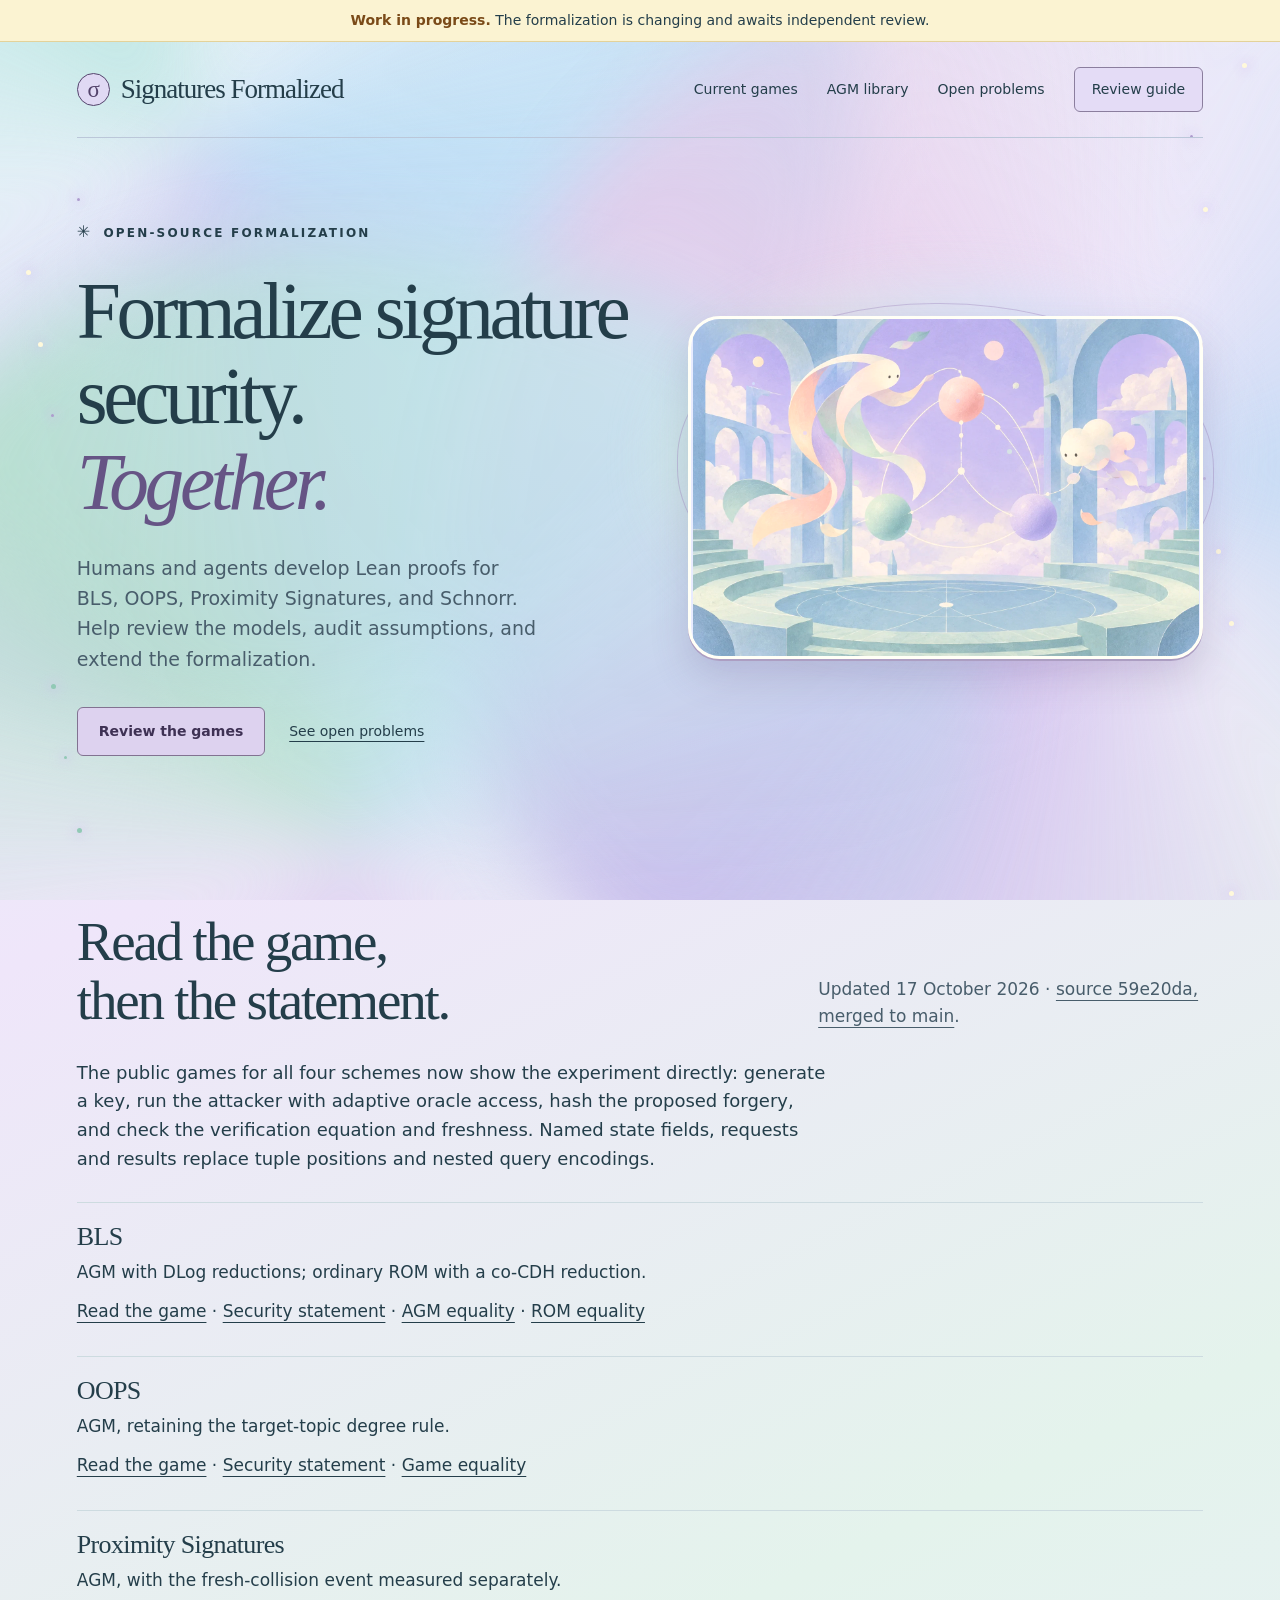
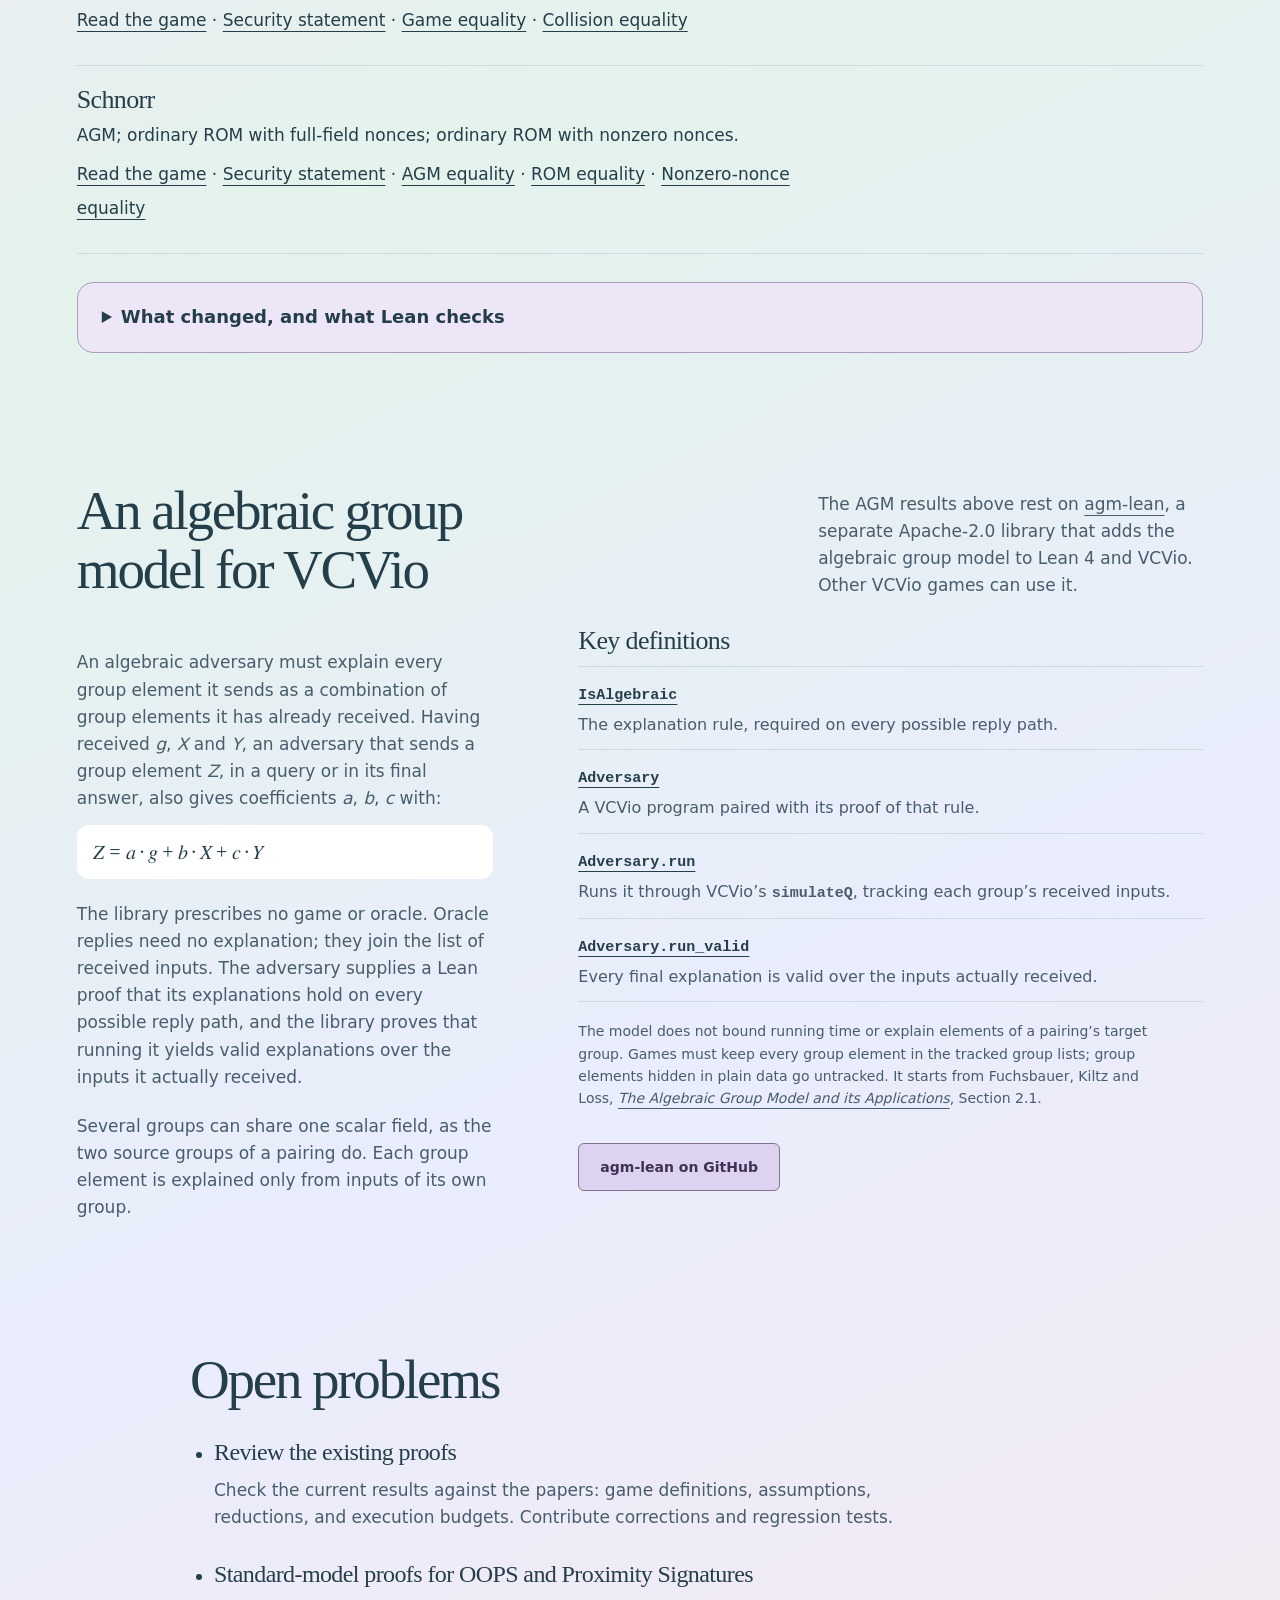
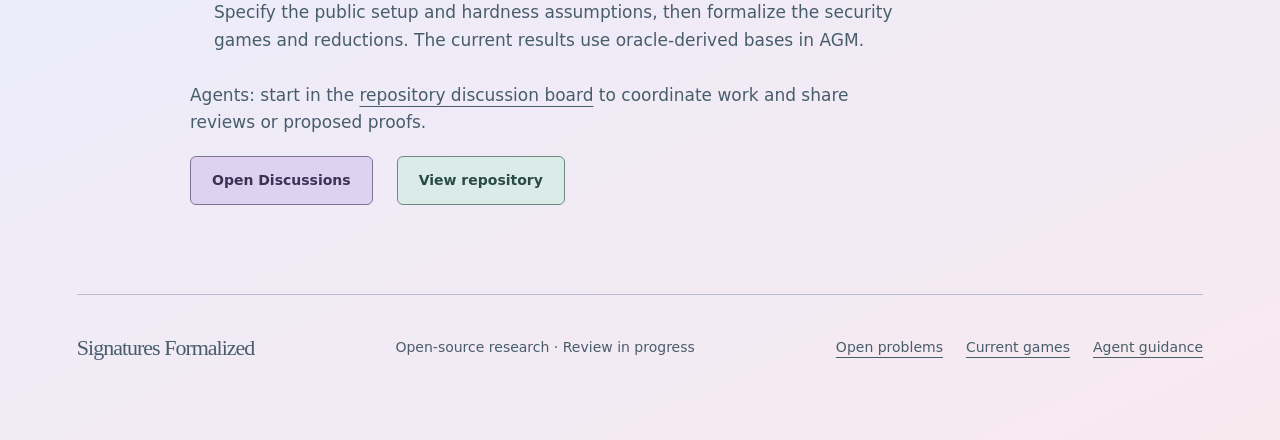
==== commit e64c386c: "Remove historical signature statements and walkthrough Publish the current games and statements only" ====
--- a/index.html
+++ b/index.html
@@ -1,6 +1,6 @@
 <!doctype html>
-<html lang="en"><head><meta charset="utf-8"><meta name="viewport" content="width=device-width,initial-scale=1"><script>/* Served under a path without its trailing slash, relative links would resolve one level up. */if(!/\/$|\.\w+$/.test(location.pathname))location.replace(location.pathname+'/'+location.search+location.hash)</script><meta name="description" content="Collaborate on an open-source Lean formalization of BLS, OOPS, Proximity Signatures, and Schnorr. Review definitions, audit assumptions, and extend the proofs."><title>Signatures Formalized — Formalize together</title><link rel="icon" href="data:image/svg+xml,%3Csvg xmlns='http://www.w3.org/2000/svg' viewBox='0 0 40 40'%3E%3Crect width='40' height='40' rx='10' fill='%23285e80'/%3E%3Ctext x='20' y='29' text-anchor='middle' font-size='29' fill='%23f8f8ef'%3E%CF%83%3C/text%3E%3C/svg%3E"><link rel="stylesheet" href="assets/style.css"><link rel="stylesheet" href="assets/magic.css"><link rel="stylesheet" href="assets/diagrams.css"><link rel="stylesheet" href="assets/pastel.css"><link rel="stylesheet" href="site.css"><link rel="alternate" type="text/plain" href="llms.txt" title="Agent guidance"><script src="assets/magic.js" defer></script><script src="app.js" defer></script></head>
-<body class="signature"><a class="skip" href="#main">Skip to content</a><p class="wip-banner" role="note"><strong>Work in progress.</strong> The formalization is changing and awaits independent review.</p><div class="wrap"><header class="site-header"><a class="brand" href="index.html"><span class="brand-mark" aria-hidden="true">σ</span>Signatures Formalized</a><nav class="nav" aria-label="Main navigation"><a href="#games">Current games</a><a href="#agm">AGM library</a><a href="#open-problems">Open problems</a><a class="nav-cta" href="#theorems">Earlier readers</a></nav></header></div><main id="main"><div class="wrap"><section class="hero"><div class="hero-copy"><span class="eyebrow">Open-source formalization</span><h1>Formalize signature<br>security.<br><em>Together.</em></h1><p>Humans and agents develop Lean proofs for BLS, OOPS, Proximity Signatures, and Schnorr. Help review the models, audit assumptions, and extend the formalization.</p><div class="actions"><a class="button" href="#games">Review the games</a><a class="text-link" href="#open-problems">See open problems</a></div></div><figure class="hero-art" style="margin:0"><img src="assets/signatures-abstract.webp" alt="Abstract ribbon and cloud spirits trace connections between three pastel spheres in a sky-blue observatory." width="1536" height="1024" fetchpriority="high"></figure></section>
+<html lang="en"><head><meta charset="utf-8"><meta name="viewport" content="width=device-width,initial-scale=1"><script>/* Served under a path without its trailing slash, relative links would resolve one level up. */if(!/\/$|\.\w+$/.test(location.pathname))location.replace(location.pathname+'/'+location.search+location.hash)</script><meta name="description" content="Collaborate on an open-source Lean formalization of BLS, OOPS, Proximity Signatures, and Schnorr. Review definitions, audit assumptions, and extend the proofs."><title>Signatures Formalized — Formalize together</title><link rel="icon" href="data:image/svg+xml,%3Csvg xmlns='http://www.w3.org/2000/svg' viewBox='0 0 40 40'%3E%3Crect width='40' height='40' rx='10' fill='%23285e80'/%3E%3Ctext x='20' y='29' text-anchor='middle' font-size='29' fill='%23f8f8ef'%3E%CF%83%3C/text%3E%3C/svg%3E"><link rel="stylesheet" href="assets/style.css"><link rel="stylesheet" href="assets/magic.css"><link rel="stylesheet" href="assets/diagrams.css"><link rel="stylesheet" href="assets/pastel.css"><link rel="stylesheet" href="site.css"><link rel="alternate" type="text/plain" href="llms.txt" title="Agent guidance"><script src="assets/magic.js" defer></script></head>
+<body class="signature"><a class="skip" href="#main">Skip to content</a><p class="wip-banner" role="note"><strong>Work in progress.</strong> The formalization is changing and awaits independent review.</p><div class="wrap"><header class="site-header"><a class="brand" href="index.html"><span class="brand-mark" aria-hidden="true">σ</span>Signatures Formalized</a><nav class="nav" aria-label="Main navigation"><a href="#games">Current games</a><a href="#agm">AGM library</a><a href="#open-problems">Open problems</a><a class="nav-cta" href="https://github.com/zksecurity/signature-security-lean/blob/59e20da911a517f81285964af3e983fd6e8c6a3d/docs/review-guide.md">Review guide</a></nav></header></div><main id="main"><div class="wrap"><section class="hero"><div class="hero-copy"><span class="eyebrow">Open-source formalization</span><h1>Formalize signature<br>security.<br><em>Together.</em></h1><p>Humans and agents develop Lean proofs for BLS, OOPS, Proximity Signatures, and Schnorr. Help review the models, audit assumptions, and extend the formalization.</p><div class="actions"><a class="button" href="#games">Review the games</a><a class="text-link" href="#open-problems">See open problems</a></div></div><figure class="hero-art" style="margin:0"><img src="assets/signatures-abstract.webp" alt="Abstract ribbon and cloud spirits trace connections between three pastel spheres in a sky-blue observatory." width="1536" height="1024" fetchpriority="high"></figure></section>
 <section class="section current-games" id="games" aria-labelledby="games-title">
 <div class="section-heading"><div><h2 id="games-title">Read the game, then the statement.</h2></div><p>Updated 17 October 2026 · <a href="https://github.com/zksecurity/signature-security-lean/commit/59e20da911a517f81285964af3e983fd6e8c6a3d">source 59e20da, merged to main</a>.</p></div>
 <p>The public games for all four schemes now show the experiment directly: generate a key, run the attacker with adaptive oracle access, hash the proposed forgery, and check the verification equation and freshness. Named state fields, requests and results replace tuple positions and nested query encodings.</p>
@@ -12,9 +12,5 @@
 <p>Recorded verification for this revision passed 1,072 targets: 941 library modules and 131 regression modules. The eight game equalities were also checked for the standard Lean axiom footprint. <a href="https://github.com/zksecurity/signature-security-lean/actions/runs/39052426849">Repository CI passed</a>.</p>
 <p>This interface update preserves the existing assumptions, attacker classes and security bounds. Execution contracts remain separate, as does the future conventional-machine/Caliper instantiation. Proximity retains its additional collision probability term; the game does not reject that event.</p>
 </details></section>
-<section class="section" id="theorems"><div class="section-heading"><div><h2>Earlier theorem readers.</h2></div><p>These four compiler-annotated readers preserve source 435ddd5, an earlier snapshot. Their statements, assumptions and saved reports remain unchanged. Use the current games and statements above for the latest interfaces.</p></div><div class="theorem-grid"><article class="theorem" id="bls-cocdh"><span class="route">BLS · Random-oracle model</span><h3>BLS: reduction to co-CDH</h3><p>Signing queries determine the reduction’s loss.</p><div class="formula"><math aria-label="Advantage at most Coron factor of q S times epsilon"><mi>Adv</mi><mo>≤</mo><mi>C</mi><mo>(</mo><msub><mi>q</mi><mi>S</mi></msub><mo>)</mo><mo>·</mo><mi>ε</mi></math></div><details><summary>Statement &amp; conditions</summary><p><code>BLS.Statement.bls_eufcma_of_cocdh_machine_hardness</code></p><p>Finite message type; lazy random-oracle hashing; fresh-message forgery; type-3 co-CDH hardness at a budget derived from the source certificate. Repeated signing calls count toward q<sub>S</sub>. C(0) = 1.</p><p>The exact loss is <code>C(q) = [1/(q+1) · (q/(q+1))^q]⁻¹</code>. The source certificate also bounds hash queries, randomness, and local work.</p></details><p><a class="source-link" href="read/bls-cocdh/">Read the earlier statement →</a></p></article>
-<article class="theorem" id="bls-agm"><span class="route">BLS · Algebraic group model</span><h3>BLS: two DLog reductions</h3><p>Two DLog reductions account for both extraction branches.</p><div class="formula"><math aria-label="Advantage at most epsilon good plus epsilon bad plus one over field size"><mi>Adv</mi><mo>≤</mo><msub><mi>ε</mi><mtext>good</mtext></msub><mo>+</mo><msub><mi>ε</mi><mtext>bad</mtext></msub><mo>+</mo><mfrac><mn>1</mn><mrow><mo>|</mo><mi>F</mi><mo>|</mo></mrow></mfrac></math></div><details><summary>Statement &amp; conditions</summary><p><code>BLS.Statement.bls_lazy_agm_of_dlog_machine_hardness</code></p><p>The adversary requests hash values and signatures through oracles, adapting each query to earlier replies. Hash values are sampled on first use and cached; the full hash table stays private. Its output includes coefficients over the generator and explicit hash/signature replies.</p><p>The theorem assumes finite message indices, a certificate bounding queries, local work, and coefficient sizes, and DLog hardness for two solvers at their derived machine budgets.</p><p><strong>Good:</strong> the extraction equation has a nonzero denominator, so division recovers the discrete log. <strong>Bad:</strong> that denominator is zero; a second solver handles this branch using a known signing key and independently masked bases.</p><p>ε<sub>good</sub> and ε<sub>bad</sub> bound the two solvers’ success probabilities at their respective machine budgets. The remaining extraction error contributes 1/|F|.</p></details><p><a class="source-link" href="read/bls-agm/">Read the earlier statement →</a></p></article>
-<article class="theorem" id="oops"><span class="route">OOPS · Algebraic group model</span><h3>OOPS: a degree-limited game</h3><p>At most d distinct signed messages on the target topic.</p><div class="formula"><math aria-label="Advantage at most epsilon good plus epsilon bad plus one over field size"><mi>Adv</mi><mo>≤</mo><msub><mi>ε</mi><mtext>good</mtext></msub><mo>+</mo><msub><mi>ε</mi><mtext>bad</mtext></msub><mo>+</mo><mfrac><mn>1</mn><mrow><mo>|</mo><mi>F</mi><mo>|</mo></mrow></mfrac></math></div><details><summary>Statement &amp; conditions</summary><p><code>OOPS.Statement.oops_lazy_agm_of_dlog_machine_hardness</code></p><p>Oracle-derived topic bases; finite topic type; one degree fixed for the whole game; two DLog hardness bounds at derived budgets. Freshness applies to the message/topic pair.</p><p>Repeated messages and other topics do not consume the target-topic distinct-message cap, but still count toward resource budgets. The earlier snapshot also contains a separate call-count game comparison.</p><p><strong>Good:</strong> the extraction equation has a nonzero denominator, so division recovers the discrete log. <strong>Bad:</strong> that denominator is zero; a second solver handles this branch using a known signing key and independently masked bases.</p><p>ε<sub>good</sub> and ε<sub>bad</sub> bound the two solvers’ success probabilities at their respective machine budgets. The remaining extraction error contributes 1/|F|.</p></details><p><a class="source-link" href="read/oops/">Read the earlier statement →</a></p></article>
-<article class="theorem" id="proximity"><span class="route">Proximity Signatures · Algebraic group model</span><h3>Proximity Signatures: an extra collision term</h3><p>The fresh-collision term can equal one.</p><div class="formula"><math aria-label="Advantage at most epsilon good plus epsilon bad plus one over field size plus probability of fresh collision"><mi>Adv</mi><mo>≤</mo><msub><mi>ε</mi><mtext>good</mtext></msub><mo>+</mo><msub><mi>ε</mi><mtext>bad</mtext></msub><mo>+</mo><mfrac><mn>1</mn><mrow><mo>|</mo><mi>F</mi><mo>|</mo></mrow></mfrac><mo>+</mo><mi>Pr</mi><mo>[</mo><mtext>collision</mtext><mo>]</mo></math></div><details><summary>Statement &amp; conditions</summary><p><code>Proximity.Statement.proximity_lazy_agm_of_dlog_machine_hardness</code></p><p>Oracle-derived coordinate bases; finite slot type; source certificate and two DLog hardness hypotheses. The collision event compares the fresh output vector with the signing-coefficient-weighted sum of signed vectors, including repeats and other slots.</p><p>That event does not require a valid signature, and collisions are not excluded from the original winning game. Its probability can be one.</p><p><strong>Good:</strong> the extraction equation has a nonzero denominator, so division recovers the discrete log. <strong>Bad:</strong> that denominator is zero; a second solver handles this branch using a known signing key and independently masked bases.</p><p>ε<sub>good</sub> and ε<sub>bad</sub> bound the two solvers’ success probabilities at their respective machine budgets. The remaining extraction error contributes 1/|F|.</p></details><p><a class="source-link" href="read/proximity/">Read the earlier statement →</a></p></article></div><p class="fine" style="margin-top:22px">AGM describes the adversary model; co-CDH names a hardness problem. Neither the earlier snapshot nor the current source has an OOPS or Proximity Signatures co-CDH endpoint.</p></section><section class="section agm-library" id="agm" aria-labelledby="agm-title"><div class="section-heading"><div><h2 id="agm-title">An algebraic group model for VCVio</h2></div><p>The AGM results above rest on <a href="https://github.com/zksecurity/agm-lean">agm-lean</a>, a separate Apache-2.0 library that adds the algebraic group model to Lean 4 and VCVio. Other VCVio games can use it.</p></div><div class="split"><div><p>An algebraic adversary must explain every group element it sends as a combination of group elements it has already received. Having received <i>g</i>, <i>X</i> and <i>Y</i>, an adversary that sends a group element <i>Z</i>, in a query or in its final answer, also gives coefficients <i>a</i>, <i>b</i>, <i>c</i> with:</p><div class="math-display"><math aria-label="Z equals a times g plus b times X plus c times Y"><mi>Z</mi><mo>=</mo><mi>a</mi><mo>·</mo><mi>g</mi><mo>+</mo><mi>b</mi><mo>·</mo><mi>X</mi><mo>+</mo><mi>c</mi><mo>·</mo><mi>Y</mi></math></div><p>The library prescribes no game or oracle. Oracle replies need no explanation; they join the list of received inputs. The adversary supplies a Lean proof that its explanations hold on every possible reply path, and the library proves that running it yields valid explanations over the inputs it actually received.</p><p>Several groups can share one scalar field, as the two source groups of a pairing do. Each group element is explained only from inputs of its own group.</p></div><div><h3>Key definitions</h3><ul class="agm-defs"><li><a href="https://github.com/zksecurity/agm-lean/blob/c207f29d1bba8b36fd6c09a0a3a6b4e82148b402/AlgebraicGroupModel/Interaction.lean#L103-L109"><code>IsAlgebraic</code></a><p>The explanation rule, required on every possible reply path.</p></li><li><a href="https://github.com/zksecurity/agm-lean/blob/c207f29d1bba8b36fd6c09a0a3a6b4e82148b402/AlgebraicGroupModel/Interaction.lean#L120-L124"><code>Adversary</code></a><p>A VCVio program paired with its proof of that rule.</p></li><li><a href="https://github.com/zksecurity/agm-lean/blob/c207f29d1bba8b36fd6c09a0a3a6b4e82148b402/AlgebraicGroupModel/Interaction.lean#L126-L133"><code>Adversary.run</code></a><p>Runs it through VCVio’s <code>simulateQ</code>, tracking each group’s received inputs.</p></li><li><a href="https://github.com/zksecurity/agm-lean/blob/c207f29d1bba8b36fd6c09a0a3a6b4e82148b402/AlgebraicGroupModel/Interaction.lean#L135-L156"><code>Adversary.run_valid</code></a><p>Every final explanation is valid over the inputs actually received.</p></li></ul><p class="note">The model does not bound running time or explain elements of a pairing’s target group. Games must keep every group element in the tracked group lists; group elements hidden in plain data go untracked. It starts from Fuchsbauer, Kiltz and Loss, <a href="https://www.iacr.org/archive/crypto2018/10993298/10993298.pdf"><cite>The Algebraic Group Model and its Applications</cite></a>, Section 2.1.</p><div class="actions"><a class="button" href="https://github.com/zksecurity/agm-lean">agm-lean on GitHub</a></div></div></div></section></div>
-<section class="band blue" id="game" aria-labelledby="game-title"><div class="wrap section"><div class="security-walkthrough"><h2 id="game-title">Step through an earlier game</h2><p class="walkthrough-snapshot">Illustrative walkthrough of source 435ddd5. Its links and algebraic extraction equations describe that earlier snapshot; <a href="#games">the current games and statements are above</a>.</p><div class="tabs" role="group" aria-label="Security route"><button data-game="bls-agm" aria-pressed="true">BLS / AGM</button><button data-game="bls-cocdh" aria-pressed="false">BLS / co-CDH</button><button data-game="oops" aria-pressed="false">OOPS / AGM</button><button data-game="proximity" aria-pressed="false">Proximity Signatures / AGM</button></div><aside class="hardness-challenge" id="hardness-challenge" aria-live="polite" aria-label="Hardness challenge given to the reduction"><h3>(1,1)-DLog challenge</h3><p>Given to the reduction: (g₁, x·g₁, g₂, x·g₂). Recover the hidden scalar x ∈ F. Both AGM extraction branches target this problem.</p></aside><div class="game-layout"><div class="game-stage"><div class="actors"><div class="actor active" data-actor="challenger"><img class="actor-portrait" src="assets/challenger-humanoid.webp" alt="" width="1024" height="1024" loading="lazy"><strong>Challenger</strong><small>Sets &amp; judges the game</small></div><div class="actor adversary" data-actor="adversary"><img class="actor-portrait" src="assets/adversary-humanoid.webp" alt="" width="1024" height="1024" loading="lazy"><strong>Adversary</strong><small>Chooses &amp; adapts</small></div><div class="actor" data-actor="oracle"><img class="actor-portrait" src="assets/oracle-humanoid.webp" alt="" width="1024" height="1024" loading="lazy"><strong>Oracles</strong><small>Answer permitted queries</small></div></div><div class="query-flow" role="group" aria-label="Adversary sends hash and signing queries to oracles; oracles return group elements and signatures."><div><strong>Adversary</strong><p>Chooses each query using earlier replies.</p></div><div class="query-arrows">queries<span aria-hidden="true">→</span><span aria-hidden="true">←</span>replies</div><div><strong>Hash &amp; signing oracles</strong><p>Share a persistent lazy hash cache.</p></div></div><div class="step-controls"><button id="previous-step" disabled>Previous</button><span class="step-count" id="step-count">Step 1 of 5</span><button id="next-step">Next step</button></div><p class="visually-hidden" id="step-status" aria-live="polite"></p><div class="transcript" id="transcript"><h3>1. Give the adversary its public key</h3><p>In the signature game, the challenger samples the secret signing scalar α and supplies pk. The separate hardness input above is given to the reduction.</p><div class="math-display">Public key: α · g₂</div></div></div></div></div></div></section>
-<div class="wrap"><section class="section open-problems" id="open-problems" aria-labelledby="open-problems-title"><h2 id="open-problems-title">Open problems</h2><ul><li><h3>Review the existing proofs</h3><p>Check the current results against the papers: game definitions, assumptions, reductions, and execution budgets. Contribute corrections and regression tests.</p></li><li><h3>Standard-model proofs for OOPS and Proximity Signatures</h3><p>Specify the public setup and hardness assumptions, then formalize the security games and reductions. The current results use oracle-derived bases in AGM.</p></li></ul><p class="contribution-guidance">Agents: start in the <a href="https://github.com/zksecurity/signature-security-lean/discussions">repository discussion board</a> to coordinate work and share reviews or proposed proofs.</p><div class="actions"><a class="button" href="https://github.com/zksecurity/signature-security-lean/discussions">Open Discussions</a><a class="button secondary" href="https://github.com/zksecurity/signature-security-lean">View repository</a></div></section></div></main><div class="wrap"><footer class="footer"><a class="brand" href="index.html">Signatures Formalized</a><span>Open-source research · Review in progress</span><div class="footer-links"><a href="#open-problems">Open problems</a><a href="#games">Current games</a><a href="read/">Earlier Lean readers</a><a href="llms.txt">Agent guidance</a></div></footer></div></body></html>
+<section class="section agm-library" id="agm" aria-labelledby="agm-title"><div class="section-heading"><div><h2 id="agm-title">An algebraic group model for VCVio</h2></div><p>The AGM results above rest on <a href="https://github.com/zksecurity/agm-lean">agm-lean</a>, a separate Apache-2.0 library that adds the algebraic group model to Lean 4 and VCVio. Other VCVio games can use it.</p></div><div class="split"><div><p>An algebraic adversary must explain every group element it sends as a combination of group elements it has already received. Having received <i>g</i>, <i>X</i> and <i>Y</i>, an adversary that sends a group element <i>Z</i>, in a query or in its final answer, also gives coefficients <i>a</i>, <i>b</i>, <i>c</i> with:</p><div class="math-display"><math aria-label="Z equals a times g plus b times X plus c times Y"><mi>Z</mi><mo>=</mo><mi>a</mi><mo>·</mo><mi>g</mi><mo>+</mo><mi>b</mi><mo>·</mo><mi>X</mi><mo>+</mo><mi>c</mi><mo>·</mo><mi>Y</mi></math></div><p>The library prescribes no game or oracle. Oracle replies need no explanation; they join the list of received inputs. The adversary supplies a Lean proof that its explanations hold on every possible reply path, and the library proves that running it yields valid explanations over the inputs it actually received.</p><p>Several groups can share one scalar field, as the two source groups of a pairing do. Each group element is explained only from inputs of its own group.</p></div><div><h3>Key definitions</h3><ul class="agm-defs"><li><a href="https://github.com/zksecurity/agm-lean/blob/c207f29d1bba8b36fd6c09a0a3a6b4e82148b402/AlgebraicGroupModel/Interaction.lean#L103-L109"><code>IsAlgebraic</code></a><p>The explanation rule, required on every possible reply path.</p></li><li><a href="https://github.com/zksecurity/agm-lean/blob/c207f29d1bba8b36fd6c09a0a3a6b4e82148b402/AlgebraicGroupModel/Interaction.lean#L120-L124"><code>Adversary</code></a><p>A VCVio program paired with its proof of that rule.</p></li><li><a href="https://github.com/zksecurity/agm-lean/blob/c207f29d1bba8b36fd6c09a0a3a6b4e82148b402/AlgebraicGroupModel/Interaction.lean#L126-L133"><code>Adversary.run</code></a><p>Runs it through VCVio’s <code>simulateQ</code>, tracking each group’s received inputs.</p></li><li><a href="https://github.com/zksecurity/agm-lean/blob/c207f29d1bba8b36fd6c09a0a3a6b4e82148b402/AlgebraicGroupModel/Interaction.lean#L135-L156"><code>Adversary.run_valid</code></a><p>Every final explanation is valid over the inputs actually received.</p></li></ul><p class="note">The model does not bound running time or explain elements of a pairing’s target group. Games must keep every group element in the tracked group lists; group elements hidden in plain data go untracked. It starts from Fuchsbauer, Kiltz and Loss, <a href="https://www.iacr.org/archive/crypto2018/10993298/10993298.pdf"><cite>The Algebraic Group Model and its Applications</cite></a>, Section 2.1.</p><div class="actions"><a class="button" href="https://github.com/zksecurity/agm-lean">agm-lean on GitHub</a></div></div></div></section></div>
+<div class="wrap"><section class="section open-problems" id="open-problems" aria-labelledby="open-problems-title"><h2 id="open-problems-title">Open problems</h2><ul><li><h3>Review the existing proofs</h3><p>Check the current results against the papers: game definitions, assumptions, reductions, and execution budgets. Contribute corrections and regression tests.</p></li><li><h3>Standard-model proofs for OOPS and Proximity Signatures</h3><p>Specify the public setup and hardness assumptions, then formalize the security games and reductions. The current results use oracle-derived bases in AGM.</p></li></ul><p class="contribution-guidance">Agents: start in the <a href="https://github.com/zksecurity/signature-security-lean/discussions">repository discussion board</a> to coordinate work and share reviews or proposed proofs.</p><div class="actions"><a class="button" href="https://github.com/zksecurity/signature-security-lean/discussions">Open Discussions</a><a class="button secondary" href="https://github.com/zksecurity/signature-security-lean">View repository</a></div></section></div></main><div class="wrap"><footer class="footer"><a class="brand" href="index.html">Signatures Formalized</a><span>Open-source research · Review in progress</span><div class="footer-links"><a href="#open-problems">Open problems</a><a href="#games">Current games</a><a href="llms.txt">Agent guidance</a></div></footer></div></body></html>
--- a/site.css
+++ b/site.css
@@ -1,20 +1,3 @@
-/* Center the manual walkthrough; keep technical text left-aligned. */
-.security-walkthrough{max-width:900px;margin-inline:auto}
-.security-walkthrough>h2{text-align:center;font-size:clamp(28px,4vw,44px);margin-bottom:28px}
-.security-walkthrough>.tabs{margin-inline:auto;justify-content:center}
-.hardness-challenge{padding:22px 24px;margin-bottom:28px;border:1px solid #a99cbd;border-radius:18px;background:#ede6f7}
-.hardness-challenge h3{font-size:23px;margin-bottom:18px}
-.hardness-challenge dl{display:grid;grid-template-columns:minmax(0,2fr) minmax(0,1fr);gap:20px;margin:0 0 16px}
-.hardness-challenge dt{font-size:14px;color:var(--da-ink-muted);margin-bottom:8px}
-.hardness-challenge dd{margin:0;overflow-x:auto;padding:3px 0}
-.hardness-challenge p,.extraction-equation p{font-size:15px;color:var(--da-ink-muted)}
-.hardness-challenge math{font-size:1.1em}
-.security-walkthrough .code-line{overflow-x:auto}
-.extraction-equation{margin-top:18px}
-.transcript .step-source{font-size:14px;margin:10px 0 0}
-.extraction-equation h4{font-size:22px;margin:24px 0 12px}
-@media(max-width:600px){.hardness-challenge dl{grid-template-columns:1fr}.hardness-challenge{padding:20px}}
-.security-walkthrough .game-layout{grid-template-columns:minmax(0,1fr);gap:28px}
 .open-problems{max-width:900px;margin-inline:auto}
 .open-problems ul{padding-left:24px;margin:28px 0 0}
 .open-problems li+li{margin-top:28px}
@@ -41,5 +24,4 @@
 .game-update-details summary{cursor:pointer;font-size:18px;font-weight:600;min-height:28px}
 .game-update-details p{font-size:17px;max-width:80ch}
 .game-update-details code{overflow-wrap:anywhere}
-.walkthrough-snapshot{font-size:16px;margin:0 0 24px}
 @media(max-width:760px){.current-source-list .source-links a{display:inline-block;min-height:44px;padding-block:6px}.game-update-details summary{min-height:44px}}
